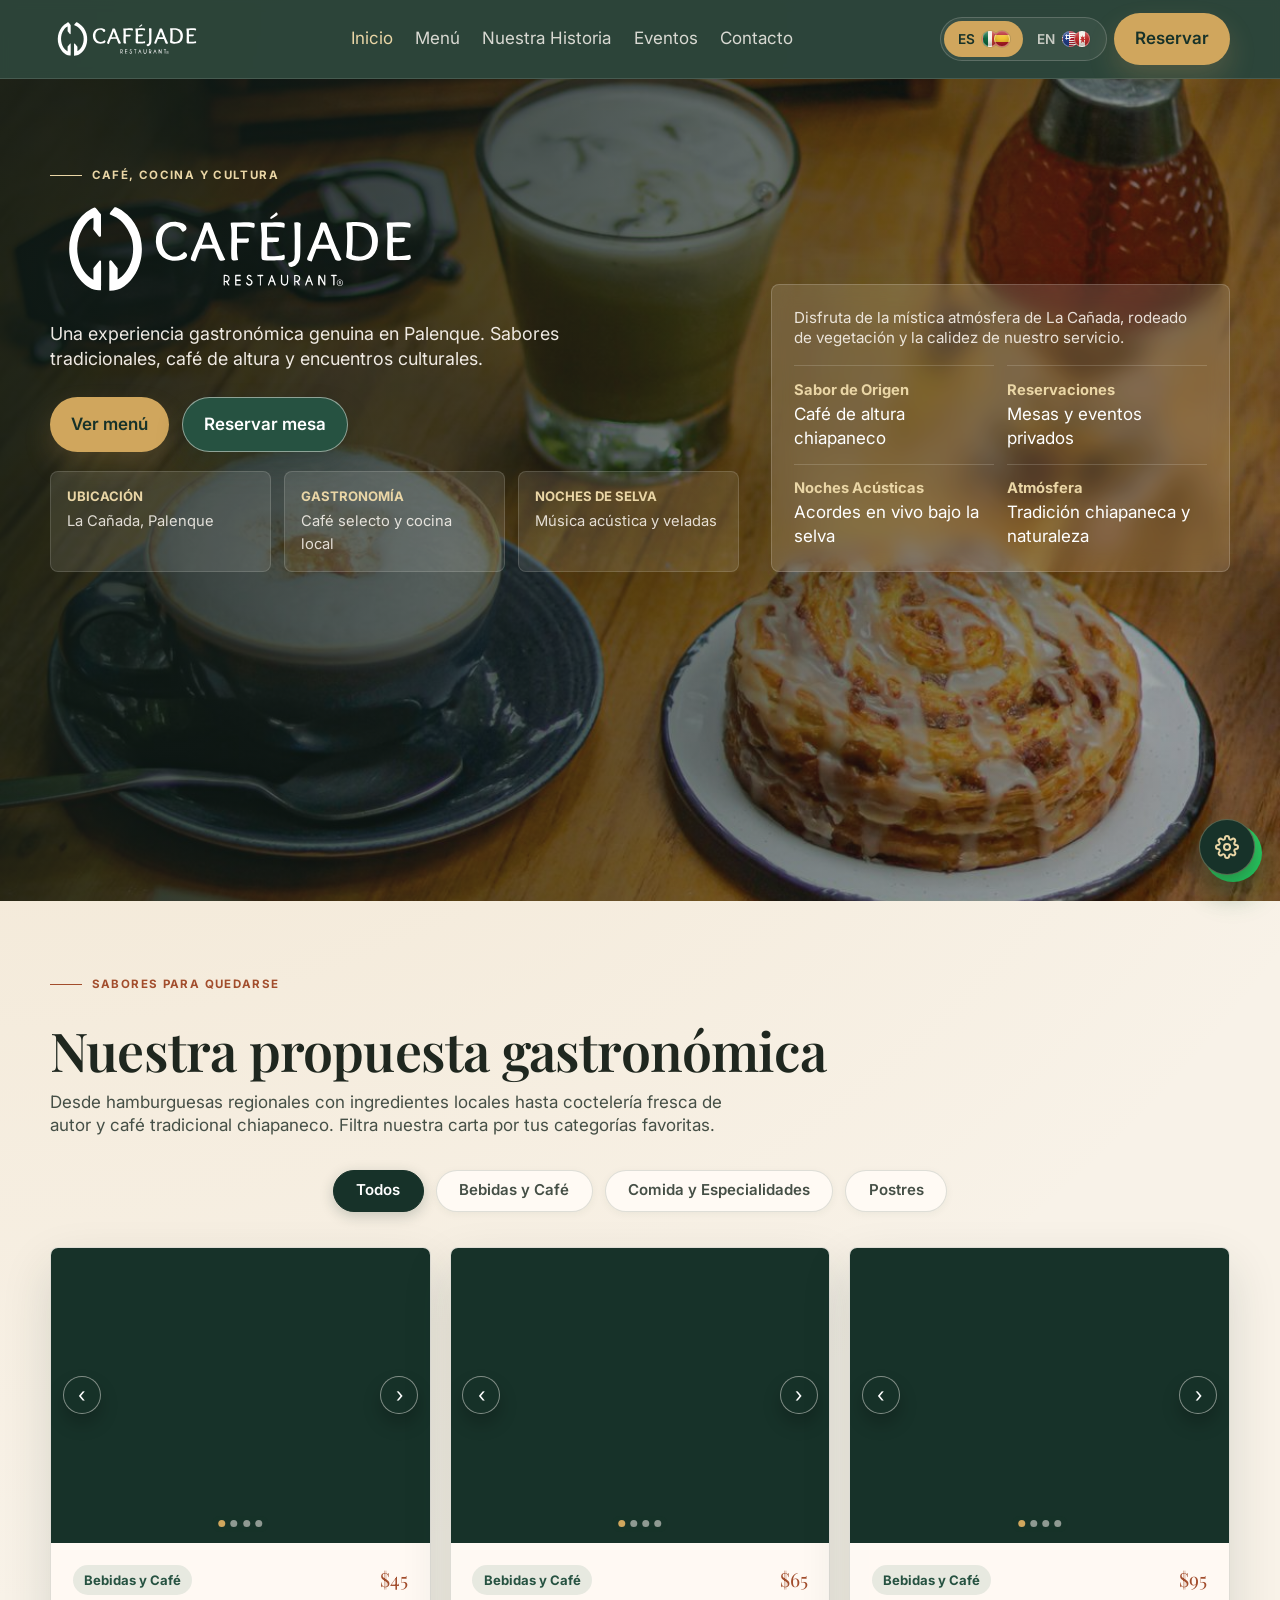
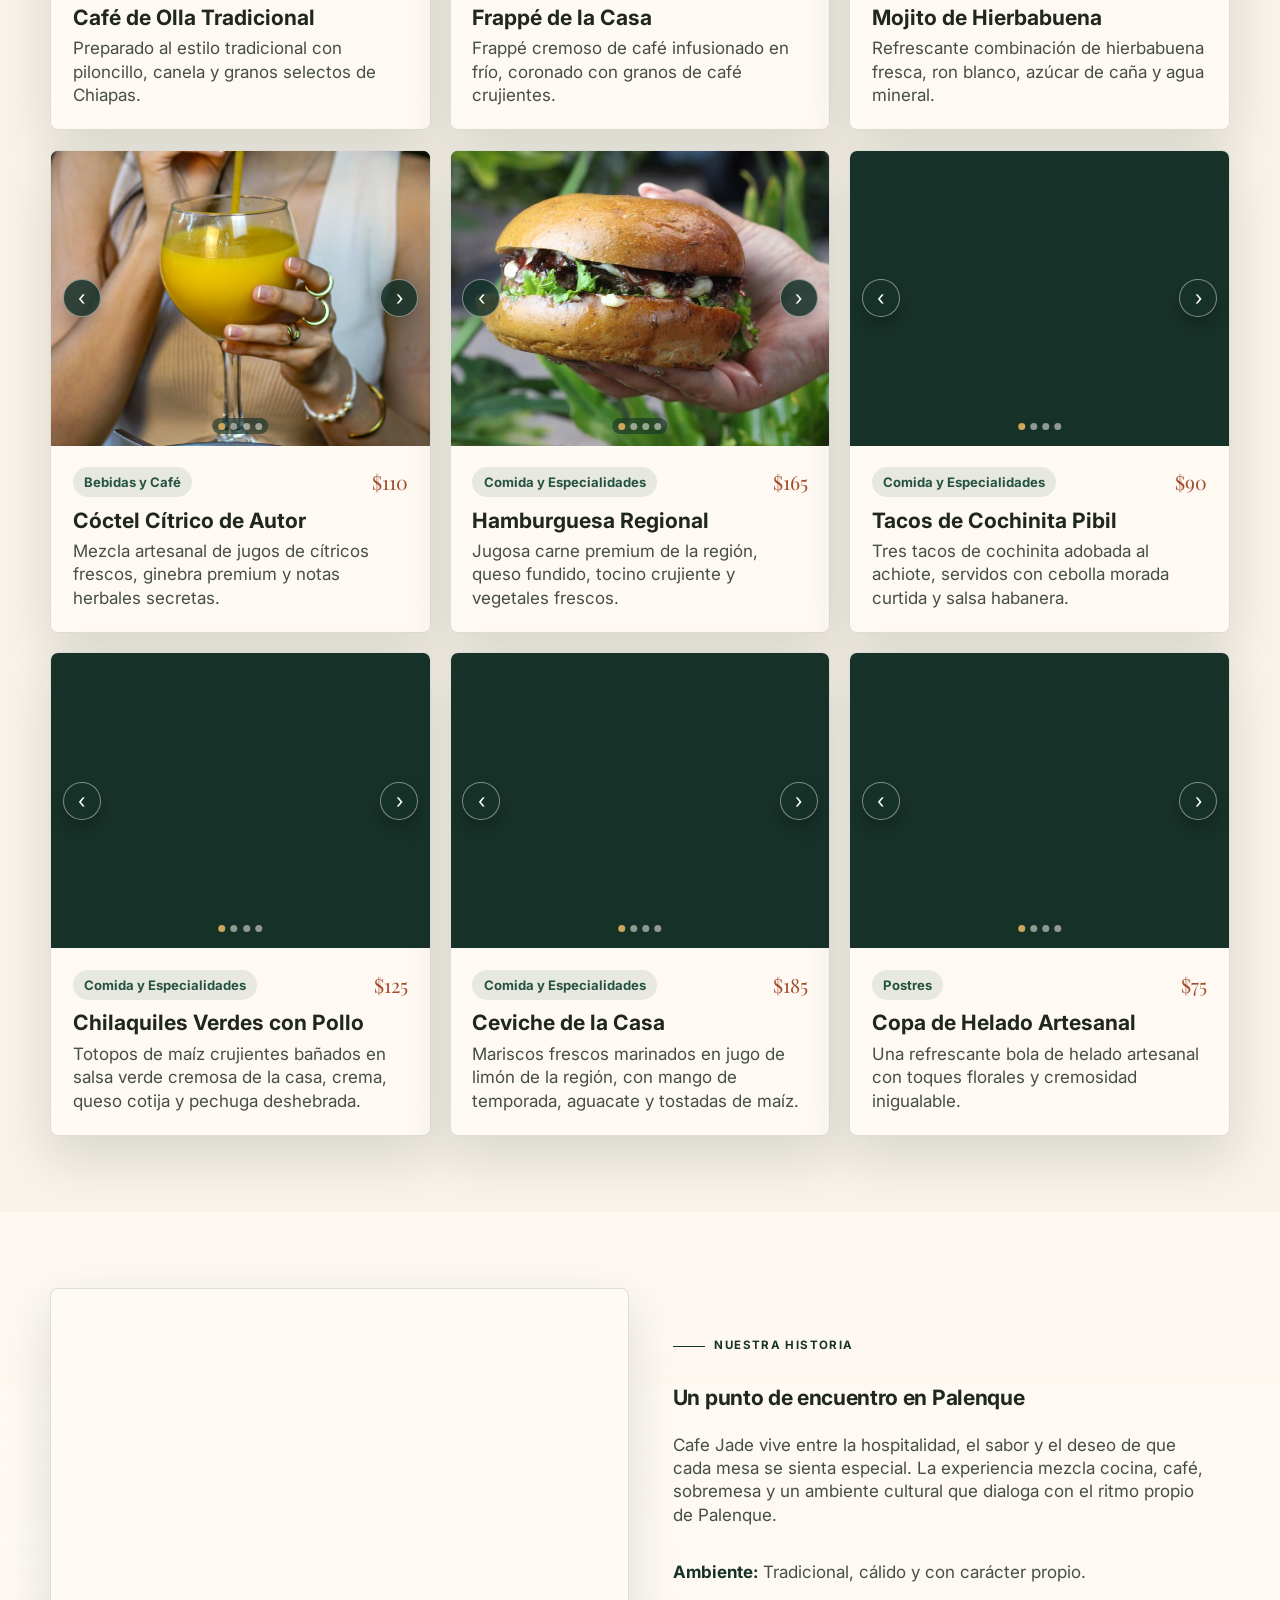
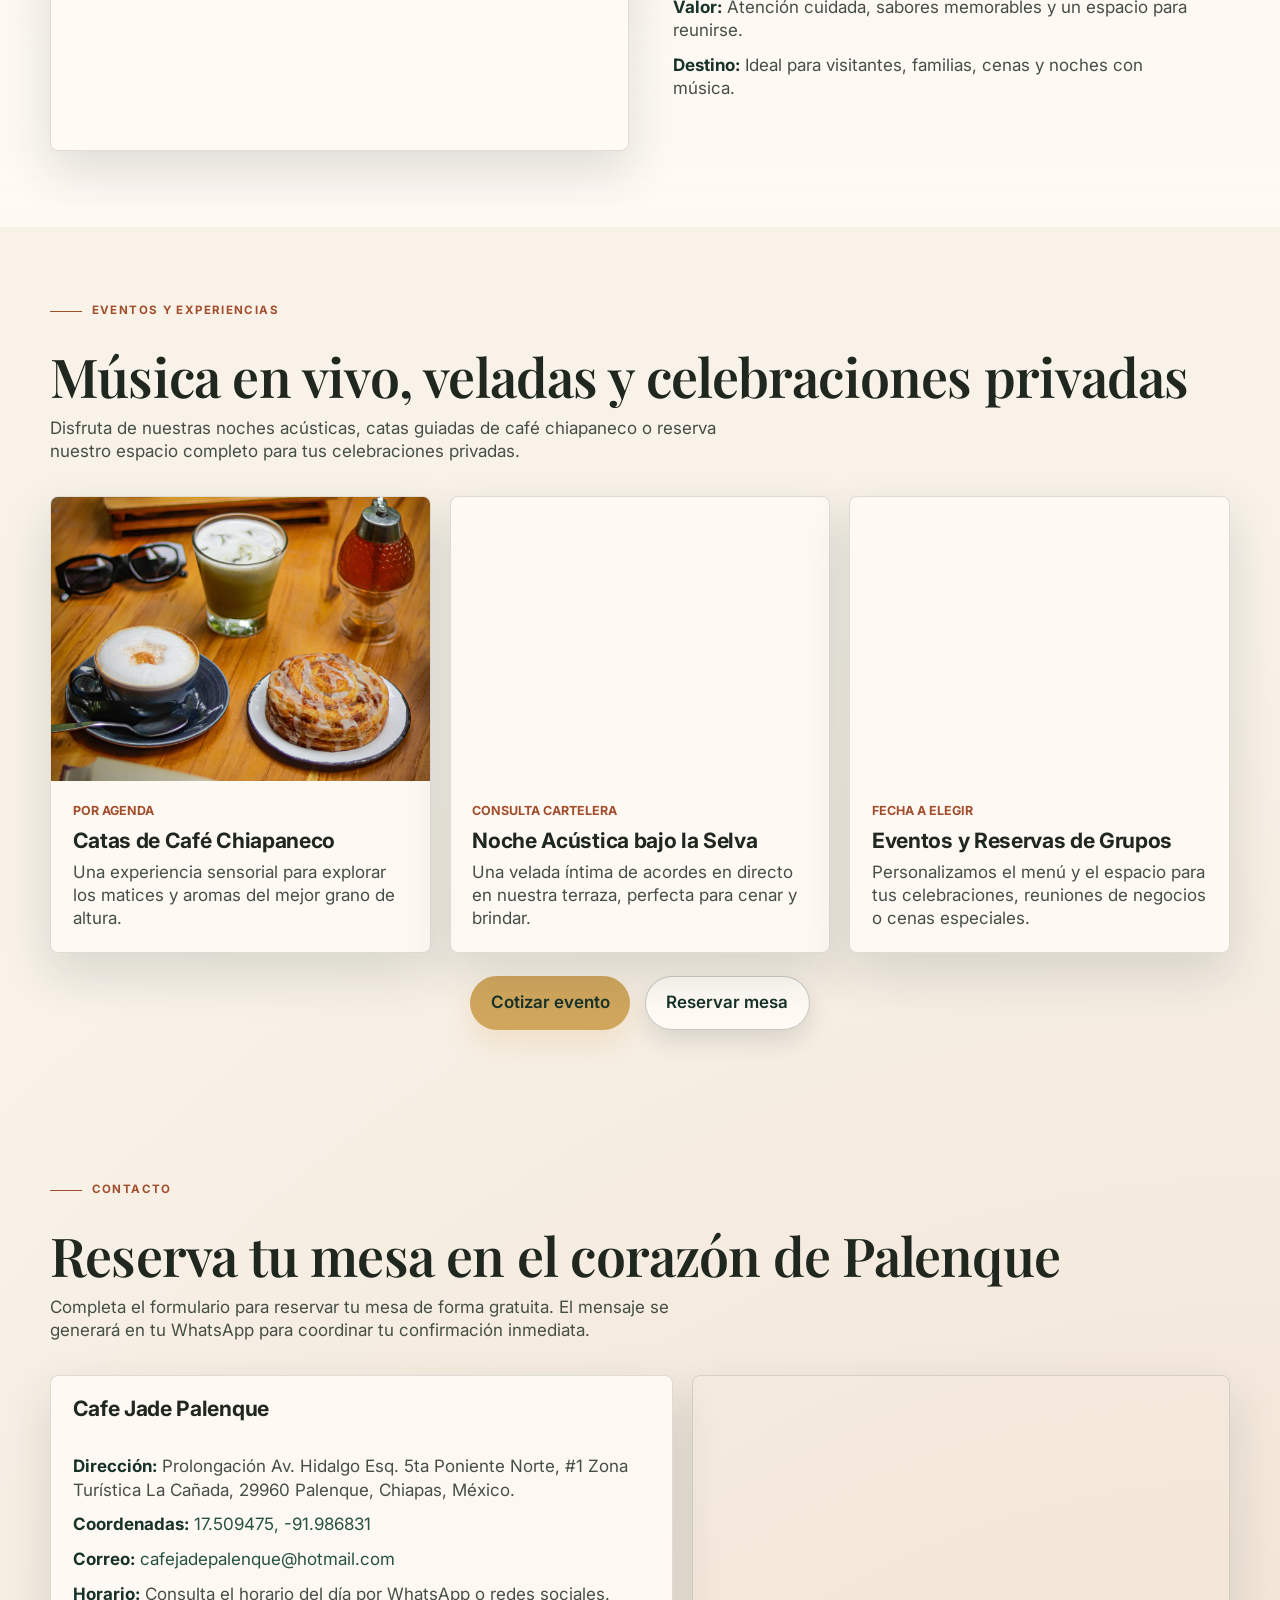
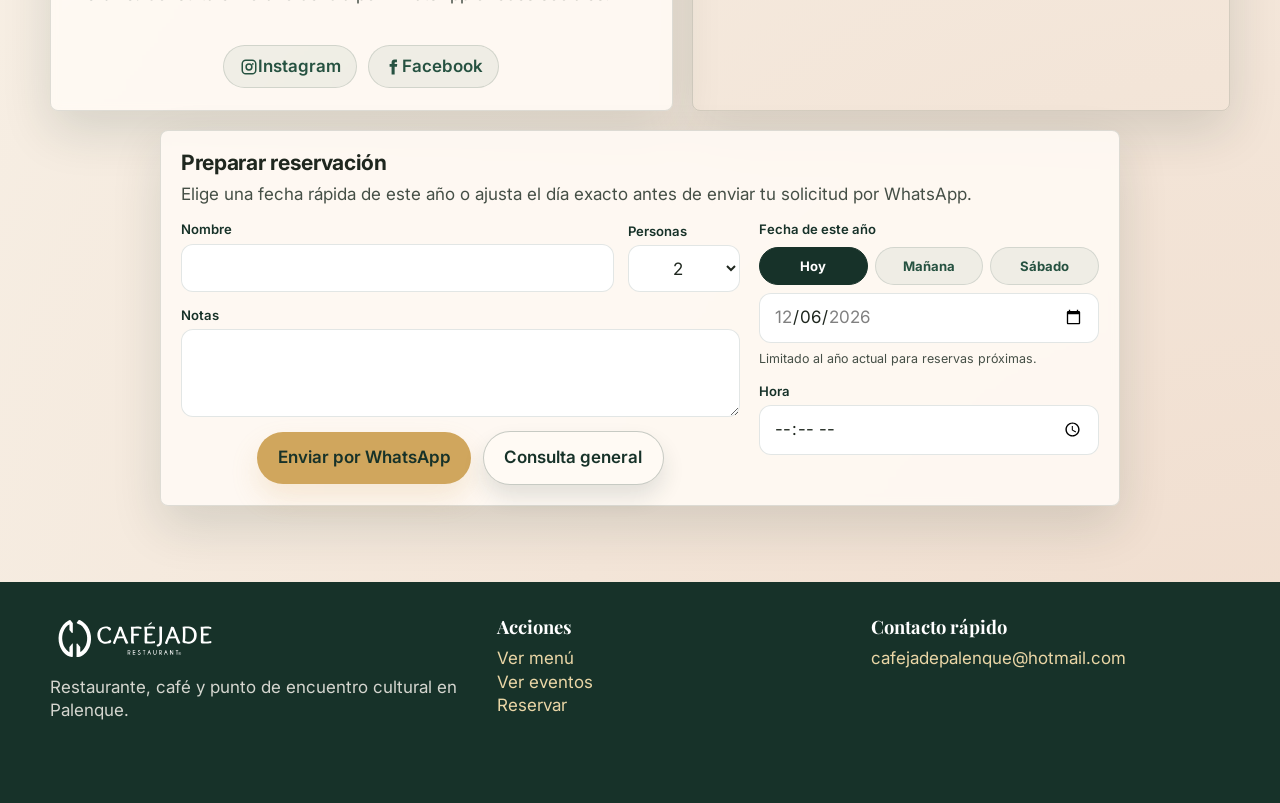
==== index.html @ 8855459e "Add menu carousels and enlarge hero logo" ====
<!DOCTYPE html>
<html lang="es">
<head>
  <meta charset="UTF-8">
  <meta name="viewport" content="width=device-width, initial-scale=1.0">
  <title>Cafe Jade Palenque | Restaurante, café y eventos</title>
  <meta
    name="description"
    content="Cafe Jade Palenque: restaurante, café y espacio cultural con menú, eventos, reservaciones y contacto directo por WhatsApp."
  >
  <meta name="robots" content="index, follow, max-image-preview:large">
  <meta name="keywords" content="Cafe Jade Palenque, restaurante en Palenque, café en Palenque, eventos en Palenque, música en vivo Palenque, La Cañada Palenque, Chiapas">
  <meta name="geo.region" content="MX-CHP">
  <meta name="geo.placename" content="Palenque, Chiapas">
  <meta name="geo.position" content="17.509475;-91.986831">
  <meta name="ICBM" content="17.509475, -91.986831">
  <link rel="canonical" href="https://luxury-syrniki-73ec68.netlify.app/">
  <meta name="theme-color" content="#173229">
  <meta property="og:title" content="Cafe Jade Palenque">
  <meta
    property="og:description"
    content="Restaurante, café y espacio cultural con menú, eventos, reservaciones y contacto directo por WhatsApp."
  >
  <meta property="og:type" content="website">
  <meta property="og:url" content="https://luxury-syrniki-73ec68.netlify.app/">
  <meta property="og:locale" content="es_MX">
  <meta property="og:site_name" content="Cafe Jade Palenque">
  <script type="application/ld+json">
    {
      "@context": "https://schema.org",
      "@type": "Restaurant",
      "name": "Cafe Jade Palenque",
      "description": "Restaurante, café y espacio cultural con cocina regional, café chiapaneco, música en vivo, reservaciones y eventos privados en Palenque, Chiapas.",
      "servesCuisine": ["Mexicana", "Chiapaneca", "Cafe", "Postres"],
      "priceRange": "$$",
      "email": "cafejadepalenque@hotmail.com",
      "url": "https://luxury-syrniki-73ec68.netlify.app/",
      "address": {
        "@type": "PostalAddress",
        "streetAddress": "Prolongacion Av. Hidalgo Esq. 5ta Poniente Norte, #1 Zona Turistica La Canada",
        "addressLocality": "Palenque",
        "addressRegion": "Chiapas",
        "postalCode": "29960",
        "addressCountry": "MX"
      },
      "geo": {
        "@type": "GeoCoordinates",
        "latitude": 17.509475,
        "longitude": -91.986831
      },
      "sameAs": [
        "https://www.instagram.com/cafejadechiapas/",
        "https://www.facebook.com/cafejadechiapas/"
      ],
      "potentialAction": {
        "@type": "ReserveAction",
        "target": "https://wa.me/529166880081"
      }
    }
  </script>
  <link rel="preconnect" href="https://fonts.googleapis.com">
  <link rel="preconnect" href="https://fonts.gstatic.com" crossorigin>
  <link
    href="https://fonts.googleapis.com/css2?family=Inter:wght@400;500;600;700&family=Playfair+Display:wght@500;600;700&display=swap"
    rel="stylesheet"
  >
  <style>
    :root {
      --jade-900: #173229;
      --jade-700: #265241;
      --jade-500: #3f735d;
      --terracotta-700: #a24d2c;
      --terracotta-500: #c56c43;
      --gold-500: #d0a65d;
      --gold-300: #ead6a6;
      --cream: #f8f2e8;
      --paper: #fffaf4;
      --ink: #1f271f;
      --muted: #454f46;
      --line: rgba(23, 50, 41, 0.14);
      --shadow: 0 20px 50px rgba(23, 50, 41, 0.14);
      --radius: 8px;
      --radius-sm: 8px;
      --container: 1180px;
      --font-body: "Inter", sans-serif;
      --font-display: "Playfair Display", Georgia, serif;

      /* Editor adjustable variables */
      --hero-bg-pos-x: 52%;
      --hero-bg-pos-y: 50%;
      --story-bg-pos-x: 50%;
      --story-bg-pos-y: 50%;
      --font-letter-spacing-display: -0.015em;
      --font-letter-spacing-eyebrow: 0.12em;
      --glass-bg-opacity: 0.9;
      --glass-blur: 5px;
      --card-padding: 1.35rem;
      --section-padding: 3.5rem;
      --hero-bg-image: url("assets/images/all_optimized/_mg_9539.jpg");
      --story-bg-image: url("assets/images/all_optimized/img_9616.jpg");

      /* Editable Image Transforms */
      --img-story-transform: translate(0px, -8px) scale(1.150) rotate(-1.5deg) scale(1, 1);
      --img-menu-0-transform: translate(-39px, -22px) scale(1.400) rotate(0deg) scale(-1, 1);
      --img-menu-1-transform: translate(15px, -14px) scale(1.150) rotate(0deg) scale(1, 1);
      --img-menu-2-transform: translate(-1px, -1px) scale(1.050) rotate(0deg) scale(1, 1);
      --img-menu-3-transform: translate(6px, -61px) scale(1.500) rotate(0deg) scale(1, 1);
      --img-menu-4-transform: translate(0px, 0px) scale(1.400) rotate(90deg) scale(1, 1);
      --img-menu-5-transform: translate(-6px, 3px) scale(1.000) rotate(0deg) scale(1, 1);
      --img-menu-6-transform: translate(0px, 0px) scale(1.000) rotate(0deg) scale(1, 1);
      --img-menu-7-transform: translate(0px, 0px) scale(1.000) rotate(0deg) scale(1, 1);
      --img-menu-8-transform: translate(-21px, -12px) scale(1.300) rotate(0deg) scale(1, 1);
      --img-event-0-transform: translate(0px, 0px) scale(1.000) rotate(0deg) scale(1, 1);
      --img-event-1-transform: translate(0px, 0px) scale(1.000) rotate(0deg) scale(1, 1);
      --img-event-2-transform: translate(0px, 0px) scale(1.000) rotate(0deg) scale(1, 1);
    }

    * {
      box-sizing: border-box;
      margin: 0;
      padding: 0;
    }

    html {
      scroll-behavior: smooth;
    }

    body {
      background:
        radial-gradient(circle at top left, rgba(208, 166, 93, 0.22), transparent 28%),
        radial-gradient(circle at bottom right, rgba(197, 108, 67, 0.16), transparent 32%),
        var(--cream);
      color: var(--ink);
      font-family: var(--font-body);
      font-size: 17px;
      line-height: 1.38;
      text-rendering: optimizeLegibility;
      -webkit-font-smoothing: antialiased;
      -moz-osx-font-smoothing: grayscale;
      overflow-x: hidden;
    }

    img {
      display: block;
      width: 100%;
    }

    a,
    button,
    input,
    select,
    textarea {
      color: inherit;
      font: inherit;
    }

    button {
      border: 0;
      background: none;
      cursor: pointer;
    }

    *:focus-visible {
      outline: 2px solid var(--terracotta-500);
      outline-offset: 4px;
    }

    .container {
      width: min(100% - 1.25rem, var(--container));
      margin: 0 auto;
    }

    .site-header {
      position: sticky;
      top: 0;
      z-index: 100;
      backdrop-filter: blur(var(--glass-blur));
      background: rgba(23, 50, 41, var(--glass-bg-opacity));
      border-bottom: 1px solid rgba(255, 250, 244, 0.12);
      color: #fff;
    }

    .header-inner {
      display: flex;
      align-items: center;
      justify-content: space-between;
      min-height: 68px;
      gap: 0.55rem;
    }

    .brand {
      display: inline-flex;
      align-items: center;
      gap: 0.65rem;
      text-decoration: none;
      color: #fff;
      min-width: 0;
    }

    .visually-hidden {
      position: absolute;
      width: 1px;
      height: 1px;
      padding: 0;
      margin: -1px;
      overflow: hidden;
      clip: rect(0 0 0 0);
      white-space: nowrap;
      border: 0;
    }

    .hero-copy h1,
    .section-heading h2,
    .story-copy h3,
    .event-copy h3,
    .contact-card h3,
    .booking-panel h3 {
      font-family: var(--font-display);
      font-weight: 600;
      letter-spacing: var(--font-letter-spacing-display);
    }

    .brand-logo-nav {
      width: clamp(132px, 15vw, 182px);
      height: auto;
      flex: 0 0 auto;
    }

    .hero-brand-logo {
      width: min(84vw, 380px);
      height: auto;
      margin: -0.35rem 0 1.15rem;
    }

    .footer-brand-logo {
      width: min(100%, 170px);
      height: auto;
      margin-bottom: 0.8rem;
    }

    .desktop-nav {
      display: none;
      align-items: center;
      gap: 1.4rem;
    }

    .desktop-nav a,
    .mobile-menu a {
      text-decoration: none;
      color: rgba(255, 250, 244, 0.82);
      transition: color 0.2s ease;
    }

    .desktop-nav a:hover,
    .mobile-menu a:hover,
    .desktop-nav a.active,
    .mobile-menu a.active {
      color: var(--gold-300);
    }

    .header-actions {
      display: flex;
      align-items: center;
      gap: 0.45rem;
      flex-shrink: 0;
    }

    .lang-switch {
      display: inline-flex;
      align-items: center;
      border: 1px solid rgba(255, 250, 244, 0.18);
      border-radius: 999px;
      padding: 0.18rem;
      background: rgba(255, 250, 244, 0.06);
    }

    .lang-switch button {
      display: inline-flex;
      align-items: center;
      gap: 0.35rem;
      min-height: 36px;
      padding: 0.35rem 0.52rem;
      border-radius: 999px;
      color: rgba(255, 250, 244, 0.72);
      font-size: 0.74rem;
      font-weight: 600;
    }

    .lang-switch button.is-active {
      background: var(--gold-500);
      color: var(--jade-900);
    }

    .lang-cluster {
      display: inline-flex;
      align-items: center;
      gap: 0.25rem;
    }

    .lang-code {
      letter-spacing: 0;
    }

    .flag-pair {
      display: inline-flex;
      align-items: center;
      margin-left: 0.05rem;
    }

    .flag {
      position: relative;
      width: 14px;
      height: 14px;
      border-radius: 50%;
      overflow: hidden;
      border: 1px solid rgba(255, 255, 255, 0.34);
      box-shadow:
        0 0 0 1px rgba(23, 50, 41, 0.12),
        inset 0 -2px 4px rgba(0, 0, 0, 0.18);
    }

    .flag + .flag {
      margin-left: -4px;
    }

    .flag::after {
      content: "";
      position: absolute;
      inset: 0;
      background: linear-gradient(180deg, rgba(255, 255, 255, 0.28), transparent 45%, rgba(0, 0, 0, 0.12));
      pointer-events: none;
    }

    .flag-mx {
      background: linear-gradient(90deg, #0f6b41 0 33.33%, #f7f2ea 33.33% 66.66%, #c73b33 66.66% 100%);
    }

    .flag-es {
      background: linear-gradient(180deg, #b51e26 0 25%, #f2c432 25% 75%, #b51e26 75% 100%);
    }

    .flag-us {
      background:
        linear-gradient(90deg, #22408c 0 46%, transparent 46%),
        repeating-linear-gradient(180deg, #b22234 0 7.69%, #f7f2ea 7.69% 15.38%);
    }

    .flag-us::before {
      content: "";
      position: absolute;
      top: 2px;
      left: 2px;
      width: 6px;
      height: 6px;
      border-radius: 50%;
      background:
        radial-gradient(circle, rgba(255,255,255,0.95) 0 1px, transparent 1.2px);
      background-size: 3px 3px;
      background-position: 0 0;
    }

    .flag-ca {
      background: linear-gradient(90deg, #c52f2f 0 27%, #f7f2ea 27% 73%, #c52f2f 73% 100%);
    }

    .flag-ca::before {
      content: "";
      position: absolute;
      top: 3px;
      left: 5px;
      width: 6px;
      height: 9px;
      background: #c52f2f;
      clip-path: polygon(50% 0, 60% 24%, 88% 14%, 72% 42%, 100% 50%, 70% 58%, 78% 92%, 50% 72%, 22% 92%, 30% 58%, 0 50%, 28% 42%, 12% 14%, 40% 24%);
    }

    .header-cta,
    .button,
    .button-secondary {
      display: inline-flex;
      align-items: center;
      justify-content: center;
      gap: 0.55rem;
      min-height: 48px;
      padding: 0.9rem 1.3rem;
      border-radius: 999px;
      text-decoration: none;
      font-weight: 600;
      transition: transform 0.2s ease, box-shadow 0.2s ease, background 0.2s ease;
    }

    .header-cta {
      display: none;
    }

    .header-cta,
    .button {
      background: var(--gold-500);
      color: var(--jade-900);
      box-shadow: 0 14px 28px rgba(208, 166, 93, 0.2);
    }

    .button-secondary {
      background: var(--jade-700);
      color: #fff;
      border: 1px solid rgba(255, 250, 244, 0.48);
      box-shadow: 0 14px 28px rgba(23, 50, 41, 0.24);
    }

    .button-outline {
      background: var(--paper);
      color: var(--jade-900);
      border: 1px solid rgba(23, 50, 41, 0.24);
      box-shadow: 0 12px 22px rgba(23, 50, 41, 0.12);
    }

    .button:hover,
    .button-secondary:hover,
    .button-outline:hover,
    .header-cta:hover {
      transform: translateY(-2px);
    }

    .mobile-toggle {
      display: inline-flex;
      flex-direction: column;
      gap: 5px;
      width: 44px;
      height: 44px;
      align-items: center;
      justify-content: center;
      border-radius: 50%;
      border: 1px solid rgba(255, 250, 244, 0.42);
      background: var(--jade-700);
      box-shadow: 0 12px 22px rgba(23, 50, 41, 0.22);
    }

    .mobile-toggle span {
      width: 20px;
      height: 2px;
      background: #fff;
      transition: transform 0.2s ease, opacity 0.2s ease;
    }

    .mobile-toggle.is-open span:nth-child(1) {
      transform: translateY(7px) rotate(45deg);
    }

    .mobile-toggle.is-open span:nth-child(2) {
      opacity: 0;
    }

    .mobile-toggle.is-open span:nth-child(3) {
      transform: translateY(-7px) rotate(-45deg);
    }

    .mobile-panel {
      display: none;
      padding-bottom: 1rem;
    }

    .mobile-panel.is-open {
      display: block;
    }

    .mobile-menu {
      display: grid;
      gap: 0.8rem;
      padding: 1rem;
      border: 1px solid rgba(255, 250, 244, 0.12);
      border-radius: var(--radius);
      background: rgba(255, 250, 244, 0.06);
    }

    .hero {
      position: relative;
      min-height: calc(100svh - 68px);
      padding: 3.2rem 0 2.8rem;
      color: #fff;
      background:
        linear-gradient(115deg, rgba(15, 27, 23, 0.88) 10%, rgba(15, 27, 23, 0.56) 58%, rgba(15, 27, 23, 0.26) 100%),
        var(--hero-bg-image) var(--hero-bg-pos-x) var(--hero-bg-pos-y)/cover;
    }

    .hero-grid {
      display: grid;
      gap: 1.25rem;
      align-items: end;
    }

    .hero-content {
      display: grid;
      gap: 1.2rem;
    }

    .eyebrow {
      display: inline-flex;
      align-items: center;
      gap: 0.6rem;
      margin-bottom: 1rem;
      color: var(--terracotta-700);
      text-transform: uppercase;
      letter-spacing: var(--font-letter-spacing-eyebrow);
      font-size: 0.72rem;
      font-weight: 700;
    }

    .hero .eyebrow {
      color: var(--gold-300);
    }

    .section-alt .eyebrow {
      color: var(--jade-900);
    }

    .eyebrow::before {
      content: "";
      width: 32px;
      height: 1px;
      background: currentColor;
    }

    .hero-copy h1 {
      max-width: 11ch;
      font-size: 3.05rem;
      line-height: 1.02;
      margin-bottom: 1rem;
    }

    .hero-copy p {
      max-width: 36rem;
      font-size: 1.03rem;
      color: rgba(255, 250, 244, 0.92);
    }

    .hero-actions {
      display: flex;
      flex-wrap: wrap;
      gap: 0.85rem;
      margin-top: 1.6rem;
    }

    .hero-actions .button,
    .hero-actions .button-secondary {
      flex: 1 1 100%;
    }

    .hero-card {
      background: rgba(255, 250, 244, 0.12);
      border: 1px solid rgba(255, 250, 244, 0.18);
      border-radius: var(--radius);
      padding: 1rem;
      backdrop-filter: blur(10px);
      box-shadow: var(--shadow);
    }

    .hero-card p {
      color: rgba(255, 250, 244, 0.86);
      font-size: 0.95rem;
    }

    .hero-meta {
      display: grid;
      grid-template-columns: 1fr;
      gap: 0.85rem;
      margin-top: 1rem;
    }

    .hero-meta article {
      padding-top: 0.85rem;
      border-top: 1px solid rgba(255, 250, 244, 0.16);
    }

    .hero-meta strong {
      display: block;
      color: var(--gold-300);
      font-size: 0.92rem;
      margin-bottom: 0.18rem;
    }

    .hero-highlights {
      display: grid;
      grid-template-columns: 1fr;
      gap: 0.85rem;
    }

    .hero-highlights article {
      padding: 0.95rem 1rem;
      border-radius: var(--radius-sm);
      background: rgba(255, 250, 244, 0.1);
      border: 1px solid rgba(255, 250, 244, 0.14);
    }

    .hero-highlights strong {
      display: block;
      margin-bottom: 0.22rem;
      color: var(--gold-300);
      font-size: 0.82rem;
      text-transform: uppercase;
      letter-spacing: 0;
    }

    .hero-highlights span {
      color: rgba(255, 250, 244, 0.84);
      font-size: 0.92rem;
    }

    .section {
      padding: var(--section-padding) 0;
    }

    .section-alt {
      background:
        linear-gradient(180deg, rgba(255, 250, 244, 0.75), rgba(255, 250, 244, 0.95)),
        var(--story-bg-image) var(--story-bg-pos-x) var(--story-bg-pos-y)/cover fixed;
    }

    .section-heading {
      display: grid;
      gap: 0.75rem;
      margin-bottom: 2rem;
    }

    .section-heading h2 {
      font-size: 2.05rem;
      line-height: 1.08;
    }

    .section-heading p {
      max-width: 42rem;
      color: var(--muted);
    }

    .menu-grid,
    .event-grid,
    .contact-grid {
      display: grid;
      gap: 1.2rem;
    }

    .menu-grid {
      grid-template-columns: 1fr;
    }

    .menu-card,
    .event-card,
    .contact-card,
    .story-card,
    .booking-panel {
      background: rgba(255, 250, 244, var(--glass-bg-opacity));
      backdrop-filter: blur(var(--glass-blur));
      border: 1px solid var(--line);
      border-radius: var(--radius);
      box-shadow: var(--shadow);
    }

    .menu-card {
      overflow: hidden;
      transition: transform 0.3s cubic-bezier(0.4, 0, 0.2, 1), border-color 0.3s ease, box-shadow 0.3s ease;
    }

    .menu-card:hover {
      transform: translateY(-5px);
      border-color: var(--jade-500);
      box-shadow: 0 24px 48px rgba(23, 50, 41, 0.12);
    }

    .menu-card.is-hidden {
      display: none;
    }

    .brand-logo {
      width: 38px;
      height: 38px;
      object-fit: contain;
    }

    .menu-card figure {
      aspect-ratio: 1 / 0.78;
      overflow: hidden;
    }

    .menu-media {
      position: relative;
      background: var(--jade-900);
    }

    .menu-track {
      display: flex;
      height: 100%;
      transition: transform 0.36s ease;
      will-change: transform;
    }

    .menu-slide {
      display: block;
      flex: 0 0 100%;
      width: 100%;
      height: 100%;
    }

    .menu-slide.is-active {
      display: block;
    }

    .menu-carousel-btn {
      position: absolute;
      top: 50%;
      z-index: 2;
      width: 38px;
      height: 38px;
      border-radius: 50%;
      border: 1px solid rgba(255, 250, 244, 0.46);
      background: rgba(23, 50, 41, 0.86);
      color: #fff;
      font-size: 1.28rem;
      line-height: 1;
      box-shadow: 0 10px 18px rgba(0, 0, 0, 0.22);
      transform: translateY(-50%);
      transition: background 0.2s ease, transform 0.2s ease;
    }

    .menu-carousel-btn:hover {
      background: var(--jade-700);
      transform: translateY(-50%) scale(1.04);
    }

    .menu-carousel-btn[data-direction="prev"] {
      left: 0.72rem;
    }

    .menu-carousel-btn[data-direction="next"] {
      right: 0.72rem;
    }

    .menu-carousel-dots {
      position: absolute;
      left: 50%;
      bottom: 0.72rem;
      z-index: 2;
      display: inline-flex;
      gap: 0.32rem;
      padding: 0.28rem 0.38rem;
      border-radius: 999px;
      background: rgba(23, 50, 41, 0.62);
      transform: translateX(-50%);
    }

    .menu-carousel-dot {
      width: 7px;
      height: 7px;
      min-height: 7px;
      padding: 0;
      border: 0;
      border-radius: 50%;
      background: rgba(255, 250, 244, 0.52);
    }

    .menu-carousel-dot.is-active {
      background: var(--gold-500);
    }

    .menu-card img,
    .menu-card video,
    .story-card img,
    .event-card img {
      height: 100%;
      object-fit: cover;
    }

    .menu-body,
    .event-copy,
    .contact-card,
    .story-copy,
    .booking-panel {
      padding: var(--card-padding);
    }

    .menu-meta {
      display: flex;
      align-items: center;
      justify-content: space-between;
      gap: 1rem;
      margin-bottom: 0.7rem;
    }

    .tag {
      display: inline-flex;
      align-items: center;
      min-height: 30px;
      padding: 0.15rem 0.7rem;
      border-radius: 999px;
      background: rgba(63, 115, 93, 0.12);
      color: var(--jade-700);
      font-size: 0.82rem;
      font-weight: 700;
    }

    .price {
      color: var(--terracotta-700);
      font-family: var(--font-display);
      font-size: 1.22rem;
    }

    .menu-card h3,
    .story-copy h3,
    .event-copy h3,
    .contact-card h3,
    .booking-panel h3 {
      font-family: var(--font-body);
      font-weight: 700;
      font-size: 1.32rem;
      margin-bottom: 0.45rem;
      line-height: 1.15;
    }

    .menu-card p,
    .story-copy p,
    .event-copy p,
    .contact-card p,
    .booking-panel p,
    .detail-list li,
    .contact-list li {
      color: var(--muted);
    }

    .menu-filters {
      display: flex;
      flex-wrap: wrap;
      justify-content: center;
      gap: 0.75rem;
      margin-bottom: 2.2rem;
    }

    .filter-btn {
      display: inline-flex;
      align-items: center;
      justify-content: center;
      min-height: 42px;
      padding: 0.4rem 1.4rem;
      border-radius: 999px;
      border: 1px solid var(--line);
      background: var(--paper);
      color: var(--muted);
      font-size: 0.94rem;
      font-weight: 600;
      transition: all 0.25s cubic-bezier(0.4, 0, 0.2, 1);
      box-shadow: 0 2px 8px rgba(23, 50, 41, 0.05);
    }

    .filter-btn:hover {
      border-color: var(--jade-500);
      color: var(--jade-900);
      transform: translateY(-1px);
    }

    .filter-btn.is-active {
      background: var(--jade-900);
      border-color: var(--jade-900);
      color: #fff;
      box-shadow: 0 4px 14px rgba(23, 50, 41, 0.22);
    }

    .story-layout {
      display: grid;
      gap: 1.4rem;
    }

    .story-card {
      overflow: hidden;
    }

    .story-card figure {
      aspect-ratio: 5 / 4;
    }

    .story-copy {
      display: grid;
      align-content: center;
      gap: 1rem;
    }

    .detail-list,
    .contact-list {
      list-style: none;
      display: grid;
      gap: 0.7rem;
      margin-top: 1.1rem;
    }

    .detail-list strong,
    .contact-list strong {
      color: var(--jade-900);
      font-weight: 700;
    }

    .event-grid {
      grid-template-columns: 1fr;
      margin-bottom: 1.4rem;
    }

    .event-card {
      overflow: hidden;
      cursor: pointer;
      transition: transform 0.2s ease, border-color 0.2s ease;
    }

    .event-card.reveal {
      opacity: 0;
      transform: translateY(18px);
      transition:
        opacity 0.65s ease,
        transform 0.65s cubic-bezier(0.16, 1, 0.3, 1),
        border-color 0.2s ease,
        box-shadow 0.2s ease;
    }

    .event-card.reveal.is-visible {
      opacity: 1;
      transform: translateY(0);
    }

    .event-card.reveal:nth-child(2) {
      transition-delay: 0.08s;
    }

    .event-card.reveal:nth-child(3) {
      transition-delay: 0.16s;
    }

    .event-card:hover,
    .event-card.is-selected {
      transform: translateY(-4px);
      border-color: rgba(63, 115, 93, 0.32);
    }

    .event-card figure {
      aspect-ratio: 4 / 3;
    }

    .event-date {
      color: var(--terracotta-700);
      text-transform: uppercase;
      letter-spacing: 0;
      font-size: 0.78rem;
      font-weight: 700;
      margin-bottom: 0.6rem;
    }

    .events-actions {
      display: flex;
      flex-wrap: wrap;
      justify-content: center;
      gap: 0.9rem;
    }

    .events-actions .button {
      flex: 1 1 100%;
    }

    .contact-grid {
      grid-template-columns: 1fr;
      align-items: start;
    }

    .contact-card h3 {
      margin-bottom: 1rem;
    }

    .contact-list a {
      color: var(--jade-700);
      text-decoration: none;
    }

    .contact-list a:hover {
      color: var(--terracotta-700);
    }

    .contact-card {
      display: flex;
      flex-direction: column;
    }

    .map-card {
      overflow: hidden;
      aspect-ratio: 4 / 3;
      border-radius: var(--radius);
      border: 1px solid var(--line);
      box-shadow: var(--shadow);
    }

    .map-card iframe {
      width: 100%;
      height: 100%;
      border: 0;
    }

    .booking-panel {
      padding: 1.15rem;
    }

    .contact-booking {
      grid-column: 1 / -1;
      width: min(100%, 960px);
      justify-self: center;
    }

    .social-links {
      display: flex;
      flex-wrap: wrap;
      justify-content: center;
      gap: 0.7rem;
      margin-top: auto;
      padding-top: 1rem;
    }

    .social-link {
      display: inline-flex;
      align-items: center;
      justify-content: center;
      min-height: 40px;
      padding: 0.55rem 0.95rem;
      border-radius: 999px;
      border: 1px solid rgba(23, 50, 41, 0.14);
      background: rgba(63, 115, 93, 0.08);
      color: var(--jade-700);
      text-decoration: none;
      font-weight: 600;
    }

    .social-link svg {
      width: 18px;
      height: 18px;
      flex: 0 0 auto;
      fill: currentColor;
    }

    .social-link:hover {
      color: var(--terracotta-700);
      border-color: rgba(162, 77, 44, 0.24);
    }

    .booking-grid {
      display: grid;
      grid-template-columns: 1fr;
      gap: 0.85rem;
      margin-top: 0.9rem;
    }

    .reservation-main,
    .reservation-side,
    .reservation-inline {
      display: grid;
      gap: 0.85rem;
    }

    .field {
      display: grid;
      gap: 0.32rem;
    }

    .field.span-2 {
      grid-column: auto;
    }

    .field label {
      font-size: 0.82rem;
      color: var(--jade-900);
      font-weight: 600;
    }

    .field input,
    .field select,
    .field textarea {
      width: 100%;
      min-height: 46px;
      padding: 0.72rem 0.85rem;
      border: 1px solid rgba(23, 50, 41, 0.12);
      border-radius: 12px;
      background: #fff;
    }

    .field-guests select {
      text-align: center;
      text-align-last: center;
    }

    .field textarea {
      min-height: 88px;
      resize: vertical;
    }

    .date-field {
      gap: 0.5rem;
    }

    .quick-date-group {
      display: grid;
      grid-template-columns: repeat(3, minmax(0, 1fr));
      gap: 0.45rem;
    }

    .date-chip {
      min-height: 38px;
      padding: 0.45rem 0.5rem;
      border: 1px solid rgba(23, 50, 41, 0.12);
      border-radius: 999px;
      background: rgba(63, 115, 93, 0.08);
      color: var(--jade-700);
      font-size: 0.82rem;
      font-weight: 700;
    }

    .date-chip:hover,
    .date-chip.is-active {
      background: var(--jade-900);
      border-color: var(--jade-900);
      color: #fff;
    }

    .field-hint {
      color: var(--muted);
      font-size: 0.78rem;
      line-height: 1.35;
    }

    .form-actions {
      display: flex;
      flex-wrap: wrap;
      align-items: center;
      justify-content: center;
      gap: 0.7rem;
      margin-top: 1rem;
    }

    .site-footer {
      padding: 2rem 0 5rem;
      background: var(--jade-900);
      color: rgba(255, 250, 244, 0.82);
    }

    .footer-inner {
      display: grid;
      gap: 1rem;
      grid-template-columns: 1fr;
    }

    .site-footer strong {
      display: block;
      margin-bottom: 0.5rem;
      color: #fff;
      font-family: var(--font-display);
      font-size: 1.15rem;
    }

    .site-footer a {
      color: var(--gold-300);
      text-decoration: none;
    }

    .wa-fab {
      position: fixed;
      right: 1.15rem;
      bottom: 1.15rem;
      z-index: 90;
      display: inline-flex;
      align-items: center;
      justify-content: center;
      width: 58px;
      height: 58px;
      border-radius: 50%;
      background: #25d366;
      color: #fff;
      box-shadow: 0 14px 30px rgba(18, 140, 74, 0.24);
    }

    .wa-fab svg {
      width: 30px;
      height: 30px;
      fill: currentColor;
    }

    .reveal {
      opacity: 1;
      transform: none;
    }

    .reveal.is-visible {
      opacity: 1;
      transform: none;
    }

    @media (min-width: 480px) {
      .container {
        width: min(100% - 2rem, var(--container));
      }

      .hero-actions .button,
      .hero-actions .button-secondary,
      .events-actions .button {
        flex: 0 1 auto;
      }

      .hero-meta,
      .hero-highlights {
        grid-template-columns: repeat(2, minmax(0, 1fr));
      }
    }

    @media (min-width: 640px) {
      .menu-grid {
        grid-template-columns: repeat(2, minmax(0, 1fr));
      }

      .booking-grid {
        grid-template-columns: repeat(2, minmax(0, 1fr));
      }

      .contact-booking .booking-grid {
        grid-template-columns: 1fr;
      }

      .reservation-inline {
        grid-template-columns: minmax(0, 1fr) 112px;
        align-items: end;
      }

      .field.span-2 {
        grid-column: span 2;
      }

      .hero-highlights {
        grid-template-columns: repeat(3, minmax(0, 1fr));
      }
    }

    @media (min-width: 860px) {
      .header-inner {
        min-height: 78px;
        gap: 1rem;
      }

      .brand {
        gap: 0.9rem;
      }

      .brand-logo-nav {
        width: clamp(136px, 12vw, 170px);
      }

      .desktop-nav {
        display: flex;
      }

      .header-cta {
        display: inline-flex;
      }

      .lang-switch button {
        gap: 0.55rem;
        padding: 0.45rem 0.85rem;
        font-size: 0.85rem;
      }

      .lang-cluster {
        gap: 0.38rem;
      }

      .flag {
        width: 16px;
        height: 16px;
      }

      .mobile-toggle,
      .mobile-panel {
        display: none !important;
      }

      .hero {
        min-height: calc(100svh - 78px);
        padding: 5rem 0 4rem;
      }

      .hero-grid {
        grid-template-columns: 1.2fr 0.8fr;
        gap: 2rem;
      }

      .hero-copy h1 {
        max-width: 9ch;
        font-size: 5.2rem;
        line-height: 0.98;
      }

      .hero-copy p {
        font-size: 1.12rem;
      }

      .hero-card {
        padding: 1.4rem;
      }

      .hero-meta {
        grid-template-columns: repeat(2, minmax(0, 1fr));
      }

      .section {
        padding: 4.75rem 0;
      }

      .section-heading h2 {
        font-size: 3.35rem;
      }

      .menu-grid {
        grid-template-columns: repeat(3, minmax(0, 1fr));
      }

      .event-grid {
        grid-template-columns: repeat(3, minmax(0, 1fr));
      }

      .contact-grid {
        grid-template-columns: 1.1fr 0.95fr;
        align-items: stretch;
      }

      .contact-booking {
        padding: 1.25rem;
      }

      .contact-card,
      .map-card {
        min-height: 292px;
      }

      .map-card {
        aspect-ratio: auto;
      }

      .contact-booking .booking-grid {
        grid-template-columns: minmax(0, 1fr) minmax(300px, 340px);
        grid-template-areas:
          "main side"
          "actions side";
        align-items: start;
        column-gap: 1.2rem;
        row-gap: 0.85rem;
      }

      .reservation-main {
        grid-area: main;
      }

      .reservation-inline {
        grid-template-columns: minmax(0, 1fr) 112px;
        align-items: end;
      }

      .contact-booking .form-actions {
        grid-area: actions;
        width: 100%;
        justify-content: center;
        margin-top: 0;
      }

      .reservation-side {
        grid-area: side;
      }

      .map-card {
        aspect-ratio: 16 / 10;
      }

      .footer-inner {
        grid-template-columns: 1.2fr 1fr 1fr;
      }

      .story-layout {
        grid-template-columns: 1fr 1fr;
      }
    }

    @media (min-width: 1180px) {
      .hero-copy h1 {
        font-size: 5.9rem;
      }
    }

    /* Editable Image CSS Transforms */
    #img-story { transform: var(--img-story-transform); transform-origin: center center; }
    #img-menu-0 { transform: var(--img-menu-0-transform); transform-origin: center center; }
    #img-menu-1 { transform: var(--img-menu-1-transform); transform-origin: center center; }
    #img-menu-2 { transform: var(--img-menu-2-transform); transform-origin: center center; }
    #img-menu-3 { transform: var(--img-menu-3-transform); transform-origin: center center; }
    #img-menu-4 { transform: var(--img-menu-4-transform); transform-origin: center center; }
    #img-menu-5 { transform: var(--img-menu-5-transform); transform-origin: center center; }
    #img-menu-6 { transform: var(--img-menu-6-transform); transform-origin: center center; }
    #img-menu-7 { transform: var(--img-menu-7-transform); transform-origin: center center; }
    #img-menu-8 { transform: var(--img-menu-8-transform); transform-origin: center center; }
    #img-event-0 { transform: var(--img-event-0-transform); transform-origin: center center; }
    #img-event-1 { transform: var(--img-event-1-transform); transform-origin: center center; }
    #img-event-2 { transform: var(--img-event-2-transform); transform-origin: center center; }

    /* Interactive dragging / reframe visual styles */
    body.cjed-edit-mode .menu-card figure,
    body.cjed-edit-mode .story-card figure,
    body.cjed-edit-mode .event-card figure {
      border: 2px dashed var(--gold-500);
      position: relative;
      cursor: grab;
      user-select: none;
      overflow: hidden; /* Ensure zoom clips properly */
    }
    body.cjed-edit-mode .menu-card figure::after,
    body.cjed-edit-mode .story-card figure::after,
    body.cjed-edit-mode .event-card figure::after {
      content: 'Ajustar imagen (Arrastrar + Rueda)';
      position: absolute;
      bottom: 8px;
      left: 50%;
      transform: translateX(-50%);
      background: rgba(23, 50, 41, 0.85);
      border: 1px solid var(--gold-300);
      color: var(--cream);
      padding: 4px 10px;
      border-radius: 4px;
      font-size: 11px;
      font-weight: 500;
      pointer-events: none;
      z-index: 10;
      white-space: nowrap;
      box-shadow: 0 4px 10px rgba(0,0,0,0.3);
    }
    body.cjed-edit-mode .menu-card figure:active,
    body.cjed-edit-mode .story-card figure:active,
    body.cjed-edit-mode .event-card figure:active {
      cursor: grabbing;
    }
    body.cjed-edit-mode .menu-card figure img,
    body.cjed-edit-mode .story-card figure img,
    body.cjed-edit-mode .event-card figure img {
      pointer-events: none; /* Let drag events hit the figure parent container */
    }

    /* Background image dragging visual styles */
    body.cjed-edit-mode .hero,
    body.cjed-edit-mode .section-alt {
      cursor: move;
      position: relative;
    }
    body.cjed-edit-mode .hero::before,
    body.cjed-edit-mode .section-alt::before {
      content: 'Alinear fondo (Arrastrar)';
      position: absolute;
      top: 100px;
      right: 20px;
      background: rgba(23, 50, 41, 0.85);
      border: 1px solid var(--gold-300);
      color: var(--cream);
      padding: 6px 12px;
      border-radius: 4px;
      font-size: 12px;
      font-weight: 500;
      pointer-events: none;
      z-index: 10;
      box-shadow: 0 4px 15px rgba(0,0,0,0.3);
    }

    body.cjed-edit-mode a,
    body.cjed-edit-mode button:not(.cjed-tab-btn):not(#cjed-toggle):not(#cjed-close-btn):not(#cjed-save-btn):not(#cjed-edit-mode-btn) {
      pointer-events: none; /* Prevent accidental navigation/clicks during editing */
    }

    .cjed-action-btn {
      width: 100%;
      background: rgba(208, 166, 93, 0.1);
      color: #d0a65d;
      border: 1px solid #d0a65d;
      padding: 10px;
      border-radius: 6px;
      font-weight: 500;
      cursor: pointer;
      transition: all 0.2s;
      display: flex;
      align-items: center;
      justify-content: center;
      gap: 8px;
      margin-bottom: 15px;
    }
    .cjed-action-btn:hover {
      background: #d0a65d;
      color: #173229;
    }
    .cjed-action-btn.active {
      background: #a24d2c;
      color: #f8f2e8;
      border-color: #a24d2c;
    }

    /* Overlay controls inside figures in edit mode */
    .cjed-overlay-controls {
      position: absolute;
      top: 8px;
      right: 8px;
      display: none; /* Hidden by default */
      gap: 6px;
      z-index: 20;
      pointer-events: auto !important; /* Allow clicking! */
    }
    body.cjed-edit-mode .menu-card figure:hover .cjed-overlay-controls,
    body.cjed-edit-mode .story-card figure:hover .cjed-overlay-controls,
    body.cjed-edit-mode .event-card figure:hover .cjed-overlay-controls {
      display: flex; /* Show on hover in edit mode */
    }
    .cjed-control-btn {
      width: 28px;
      height: 28px;
      background: rgba(23, 50, 41, 0.9);
      border: 1px solid var(--gold-300);
      color: var(--cream);
      border-radius: 4px;
      font-size: 13px;
      display: flex;
      align-items: center;
      justify-content: center;
      cursor: pointer;
      transition: all 0.2s;
      box-shadow: 0 4px 10px rgba(0,0,0,0.3);
      padding: 0;
      margin: 0;
      line-height: 1;
      pointer-events: auto !important;
    }
    .cjed-control-btn:hover {
      background: var(--gold-500);
      color: var(--jade-900);
      border-color: var(--gold-500);
      transform: scale(1.1);
    }

    /* Visual Editor Panel CSS (Dev Environment only) */
    #cjed-panel {
      position: fixed;
      top: 80px;
      right: 20px;
      width: 400px;
      max-height: calc(100vh - 120px);
      background: rgba(11, 19, 16, 0.96);
      backdrop-filter: blur(25px);
      -webkit-backdrop-filter: blur(25px);
      border: 1px solid rgba(234, 214, 166, 0.15);
      border-radius: 12px;
      box-shadow: 0 30px 60px rgba(0, 0, 0, 0.6), 0 0 80px rgba(63, 115, 93, 0.2);
      color: #f8f2e8;
      font-family: 'Inter', sans-serif;
      font-size: 14px;
      z-index: 99999;
      display: flex;
      flex-direction: column;
      overflow: hidden;
      transition: transform 0.4s cubic-bezier(0.16, 1, 0.3, 1), opacity 0.4s ease;
      transform: translateX(450px);
      opacity: 0;
    }
    #cjed-panel.is-open {
      transform: translateX(0);
      opacity: 1;
    }
    .cjed-header {
      padding: 16px 20px;
      border-bottom: 1px solid rgba(234, 214, 166, 0.1);
      display: flex;
      justify-content: space-between;
      align-items: center;
      background: rgba(23, 50, 41, 0.3);
    }
    .cjed-header h3 {
      font-family: 'Playfair Display', Georgia, serif;
      font-size: 18px;
      color: #ead6a6;
      margin: 0;
      letter-spacing: normal;
    }
    .cjed-close {
      background: none;
      border: none;
      color: #ead6a6;
      font-size: 24px;
      cursor: pointer;
      line-height: 1;
      padding: 0;
      opacity: 0.7;
      transition: opacity 0.2s;
    }
    .cjed-close:hover {
      opacity: 1;
    }
    .cjed-tabs {
      display: flex;
      background: rgba(0, 0, 0, 0.2);
      border-bottom: 1px solid rgba(234, 214, 166, 0.1);
    }
    .cjed-tab-btn {
      flex: 1;
      padding: 12px 8px;
      background: none;
      border: none;
      border-bottom: 2px solid transparent;
      color: #ead6a6;
      font-size: 13px;
      font-weight: 500;
      cursor: pointer;
      opacity: 0.6;
      transition: all 0.2s;
      text-align: center;
    }
    .cjed-tab-btn:hover {
      opacity: 0.9;
    }
    .cjed-tab-btn.active {
      opacity: 1;
      border-bottom-color: #d0a65d;
      background: rgba(234, 214, 166, 0.05);
    }
    .cjed-content {
      flex: 1;
      overflow-y: auto;
      padding: 20px;
    }
    .cjed-content::-webkit-scrollbar {
      width: 6px;
    }
    .cjed-content::-webkit-scrollbar-track {
      background: rgba(0, 0, 0, 0.1);
    }
    .cjed-content::-webkit-scrollbar-thumb {
      background: rgba(234, 214, 166, 0.2);
      border-radius: 3px;
    }
    .cjed-content::-webkit-scrollbar-thumb:hover {
      background: rgba(234, 214, 166, 0.4);
    }
    .cjed-tab-pane {
      display: none;
    }
    .cjed-tab-pane.active {
      display: block;
    }
    .cjed-group {
      margin-bottom: 24px;
    }
    .cjed-group h4 {
      font-family: 'Playfair Display', Georgia, serif;
      color: #ead6a6;
      font-size: 15px;
      margin-bottom: 14px;
      border-bottom: 1px solid rgba(234, 214, 166, 0.05);
      padding-bottom: 6px;
      letter-spacing: normal;
    }
    .cjed-field {
      margin-bottom: 16px;
    }
    .cjed-field label {
      display: block;
      margin-bottom: 6px;
      font-weight: 500;
      color: #f8f2e8;
    }
    .cjed-field label span {
      font-size: 11px;
      color: rgba(234, 214, 166, 0.6);
      font-family: monospace;
    }
    .cjed-slider-container {
      display: flex;
      align-items: center;
      gap: 12px;
    }
    .cjed-slider-container input[type="range"] {
      flex: 1;
      accent-color: #d0a65d;
      height: 4px;
      background: rgba(255, 255, 255, 0.1);
      border-radius: 2px;
      outline: none;
      cursor: pointer;
    }
    .cjed-value {
      min-width: 60px;
      text-align: right;
      font-family: monospace;
      color: #ead6a6;
      background: rgba(0, 0, 0, 0.2);
      padding: 2px 6px;
      border-radius: 4px;
      font-size: 12px;
    }
    .cjed-images-list {
      display: flex;
      flex-direction: column;
      gap: 16px;
    }
    .cjed-image-row {
      display: flex;
      flex-direction: column;
      gap: 6px;
      padding-bottom: 12px;
      border-bottom: 1px solid rgba(255, 255, 255, 0.03);
    }
    .cjed-image-row label {
      font-weight: 500;
      color: #f8f2e8;
      font-size: 13px;
    }
    .cjed-image-row-controls {
      display: flex;
      align-items: center;
      gap: 12px;
    }
    .cjed-image-select {
      flex: 1;
      background: rgba(0, 0, 0, 0.3);
      border: 1px solid rgba(234, 214, 166, 0.2);
      border-radius: 6px;
      color: #f8f2e8;
      padding: 8px 10px;
      font-size: 13px;
      outline: none;
      cursor: pointer;
    }
    .cjed-image-select:focus {
      border-color: #d0a65d;
    }
    .cjed-image-preview {
      width: 44px;
      height: 44px;
      border-radius: 6px;
      background-size: cover;
      background-position: center;
      border: 1px solid rgba(234, 214, 166, 0.3);
      background-color: rgba(0,0,0,0.5);
      flex-shrink: 0;
    }
    .cjed-footer {
      padding: 16px 20px;
      border-top: 1px solid rgba(234, 214, 166, 0.1);
      background: rgba(23, 50, 41, 0.3);
      display: flex;
      gap: 12px;
    }
    .cjed-save-btn {
      flex: 1;
      background: #d0a65d;
      color: #173229;
      border: none;
      padding: 12px;
      border-radius: 6px;
      font-weight: 600;
      cursor: pointer;
      transition: background-color 0.2s, transform 0.1s;
      text-align: center;
    }
    .cjed-save-btn:hover {
      background: #ead6a6;
    }
    .cjed-save-btn:active {
      transform: scale(0.98);
    }
    .cjed-save-btn.saving {
      background: rgba(234, 214, 166, 0.3);
      color: rgba(255, 255, 255, 0.5);
      cursor: not-allowed;
    }
    #cjed-toggle {
      position: fixed;
      bottom: 25px;
      right: 25px;
      width: 56px;
      height: 56px;
      background: #173229;
      color: #ead6a6;
      border-radius: 50%;
      display: flex;
      align-items: center;
      justify-content: center;
      box-shadow: 0 10px 30px rgba(0,0,0,0.4), 0 0 15px rgba(208, 166, 93, 0.2);
      cursor: pointer;
      z-index: 99998;
      border: 1px solid rgba(234, 214, 166, 0.3);
      transition: transform 0.3s cubic-bezier(0.175, 0.885, 0.32, 1.275), background-color 0.3s, border-color 0.3s;
    }
    #cjed-toggle:hover {
      transform: scale(1.08) rotate(45deg);
      background: #265241;
      border-color: #ead6a6;
    }
    .cjed-toast {
      position: fixed;
      bottom: 30px;
      left: 50%;
      transform: translate(-50%, 50px);
      opacity: 0;
      background: rgba(23, 50, 41, 0.95);
      backdrop-filter: blur(10px);
      border: 1px solid #d0a65d;
      color: #f8f2e8;
      padding: 12px 24px;
      border-radius: 8px;
      box-shadow: 0 20px 40px rgba(0,0,0,0.5);
      z-index: 100000;
      pointer-events: none;
      transition: transform 0.4s cubic-bezier(0.16, 1, 0.3, 1), opacity 0.4s ease;
      font-family: 'Inter', sans-serif;
      font-size: 14px;
      display: flex;
      align-items: center;
      gap: 10px;
    }
    .cjed-toast.show {
      transform: translate(-50%, 0);
      opacity: 1;
    }
  </style>
</head>
<body>
  <header class="site-header" id="top">
    <div class="container header-inner">
      <a class="brand" href="#inicio">
        <img class="brand-logo-nav" src="assets/images/brand/LogoCJ_Horizontal_Blanco.svg" alt="Cafe Jade Palenque">
      </a>

      <nav class="desktop-nav" aria-label="Navegación principal">
        <a class="nav-link active" href="#inicio" data-i18n-es="Inicio" data-i18n-en="Home">Inicio</a>
        <a class="nav-link" href="#menu" data-i18n-es="Menú" data-i18n-en="Menu">Menú</a>
        <a class="nav-link" href="#historia" data-i18n-es="Nuestra Historia" data-i18n-en="Our Story">Nuestra Historia</a>
        <a class="nav-link" href="#eventos" data-i18n-es="Eventos" data-i18n-en="Events">Eventos</a>
        <a class="nav-link" href="#contacto" data-i18n-es="Contacto" data-i18n-en="Contact">Contacto</a>
      </nav>

      <div class="header-actions">
        <div class="lang-switch" aria-label="Selector de idioma">
          <button class="lang-btn is-active" type="button" data-lang="es" aria-label="Español, relevante para México y España">
            <span class="lang-cluster">
              <span class="lang-code">ES</span>
              <span class="flag-pair" aria-hidden="true">
                <span class="flag flag-mx"></span>
                <span class="flag flag-es"></span>
              </span>
            </span>
          </button>
          <button class="lang-btn" type="button" data-lang="en" aria-label="English, relevant for the United States and Canada">
            <span class="lang-cluster">
              <span class="lang-code">EN</span>
              <span class="flag-pair" aria-hidden="true">
                <span class="flag flag-us"></span>
                <span class="flag flag-ca"></span>
              </span>
            </span>
          </button>
        </div>
        <a
          class="header-cta"
          href="https://wa.me/529166880081?text=Hola%20Cafe%20Jade,%20me%20gustar%C3%ADa%20hacer%20una%20reservaci%C3%B3n."
          target="_blank"
          rel="noopener noreferrer"
          data-i18n-es="Reservar"
          data-i18n-en="Reserve"
        >Reservar</a>
        <button class="mobile-toggle" id="mobileToggle" type="button" aria-label="Abrir menú">
          <span></span>
          <span></span>
          <span></span>
        </button>
      </div>
    </div>

    <div class="container mobile-panel" id="mobilePanel">
      <nav class="mobile-menu" aria-label="Navegación móvil">
        <a class="nav-link active" href="#inicio" data-i18n-es="Inicio" data-i18n-en="Home">Inicio</a>
        <a class="nav-link" href="#menu" data-i18n-es="Menú" data-i18n-en="Menu">Menú</a>
        <a class="nav-link" href="#historia" data-i18n-es="Nuestra Historia" data-i18n-en="Our Story">Nuestra Historia</a>
        <a class="nav-link" href="#eventos" data-i18n-es="Eventos" data-i18n-en="Events">Eventos</a>
        <a class="nav-link" href="#contacto" data-i18n-es="Contacto" data-i18n-en="Contact">Contacto</a>
        <a
          class="button"
          href="https://wa.me/529166880081?text=Hola%20Cafe%20Jade,%20me%20gustar%C3%ADa%20hacer%20una%20reservaci%C3%B3n."
          target="_blank"
          rel="noopener noreferrer"
          data-i18n-es="Reservar"
          data-i18n-en="Reserve"
        >Reservar</a>
      </nav>
    </div>
  </header>

  <main>
    <section class="hero" id="inicio">
      <div class="container hero-grid">
        <div class="hero-content">
          <div class="hero-copy reveal">
            <span class="eyebrow" data-i18n-es="Café, cocina y cultura" data-i18n-en="Coffee, cuisine, and culture">Café, cocina y cultura</span>
            <img class="hero-brand-logo" src="assets/images/brand/LogoCJ_Horizontal_Blanco.svg" alt="Cafe Jade Palenque">
            <h1 class="visually-hidden" data-i18n-es="Cafe Jade Palenque" data-i18n-en="Cafe Jade Palenque">Cafe Jade Palenque</h1>
            <p
              data-i18n-es="Una experiencia gastronómica genuina en Palenque. Sabores tradicionales, café de altura y encuentros culturales."
              data-i18n-en="A genuine dining experience in Palenque. Traditional flavors, specialty coffee, and cultural gatherings."
            >
              Una experiencia gastronómica genuina en Palenque. Sabores tradicionales, café de altura y encuentros culturales.
            </p>
            <div class="hero-actions">
              <a class="button" href="#menu" data-i18n-es="Ver menú" data-i18n-en="View menu">Ver menú</a>
              <a
                class="button-secondary"
                href="#contacto"
                data-i18n-es="Reservar mesa"
                data-i18n-en="Book a table"
              >Reservar mesa</a>
            </div>
          </div>

          <div class="hero-highlights reveal">
            <article>
              <strong data-i18n-es="Ubicación" data-i18n-en="Location">Ubicación</strong>
              <span data-i18n-es="La Cañada, Palenque" data-i18n-en="La Canada, Palenque">La Cañada, Palenque</span>
            </article>
            <article>
              <strong data-i18n-es="Gastronomía" data-i18n-en="Gastronomy">Gastronomía</strong>
              <span data-i18n-es="Café selecto y cocina local" data-i18n-en="Specialty coffee and local food">Café selecto y cocina local</span>
            </article>
            <article>
              <strong data-i18n-es="Noches de Selva" data-i18n-en="Jungle Nights">Noches de Selva</strong>
              <span data-i18n-es="Música acústica y veladas" data-i18n-en="Acoustic music and gatherings">Música acústica y veladas</span>
            </article>
          </div>
        </div>

        <aside class="hero-card reveal">
          <p
            data-i18n-es="Disfruta de la mística atmósfera de La Cañada, rodeado de vegetación y la calidez de nuestro servicio."
            data-i18n-en="Enjoy the mystical atmosphere of La Canada, surrounded by lush greenery and warm, attentive service."
          >
            Disfruta de la mística atmósfera de La Cañada, rodeado de vegetación y la calidez de nuestro servicio.
          </p>
          <div class="hero-meta">
            <article>
              <strong data-i18n-es="Sabor de Origen" data-i18n-en="Local Heritage">Sabor de Origen</strong>
              <span data-i18n-es="Café de altura chiapaneco" data-i18n-en="Chiapas specialty coffee">Café de altura chiapaneco</span>
            </article>
            <article>
              <strong data-i18n-es="Reservaciones" data-i18n-en="Reservations">Reservaciones</strong>
              <span data-i18n-es="Mesas y eventos privados" data-i18n-en="Tables and private events">Mesas y eventos privados</span>
            </article>
            <article>
              <strong data-i18n-es="Noches Acústicas" data-i18n-en="Live Music">Noches Acústicas</strong>
              <span data-i18n-es="Acordes en vivo bajo la selva" data-i18n-en="Acoustic live music events">Acordes en vivo bajo la selva</span>
            </article>
            <article>
              <strong data-i18n-es="Atmósfera" data-i18n-en="Atmosphere">Atmósfera</strong>
              <span data-i18n-es="Tradición chiapaneca y naturaleza" data-i18n-en="Chiapan heritage and nature">Tradición chiapaneca y naturaleza</span>
            </article>
          </div>
        </aside>
      </div>
    </section>

    <section class="section" id="menu">
      <div class="container">
        <div class="section-heading reveal">
          <span class="eyebrow" data-i18n-es="Sabores para quedarse" data-i18n-en="Flavors worth staying for">Sabores para quedarse</span>
          <h2 data-i18n-es="Nuestra propuesta gastronómica" data-i18n-en="Our culinary selection">Nuestra propuesta gastronómica</h2>
          <p
            data-i18n-es="Desde hamburguesas regionales con ingredientes locales hasta coctelería fresca de autor y café tradicional chiapaneco. Filtra nuestra carta por tus categorías favoritas."
            data-i18n-en="From regional burgers with local ingredients to fresh signature cocktails and traditional Chiapas coffee. Filter our menu by your favorite categories."
          >
            Desde hamburguesas regionales con ingredientes locales hasta coctelería fresca de autor y café tradicional chiapaneco. Filtra nuestra carta por tus categorías favoritas.
          </p>
        </div>

        <div class="menu-filters reveal">
          <button class="filter-btn is-active" data-filter="all" data-i18n-es="Todos" data-i18n-en="All">Todos</button>
          <button class="filter-btn" data-filter="bebidas" data-i18n-es="Bebidas y Café" data-i18n-en="Drinks & Coffee">Bebidas y Café</button>
          <button class="filter-btn" data-filter="comida" data-i18n-es="Comida y Especialidades" data-i18n-en="Food & Specials">Comida y Especialidades</button>
          <button class="filter-btn" data-filter="postres" data-i18n-es="Postres" data-i18n-en="Desserts">Postres</button>
        </div>

        <div class="menu-grid">
          <!-- Bebidas -->
          <article class="menu-card reveal" data-category="bebidas">
            <figure class="menu-media" aria-label="Galería multimedia del Café de Olla Tradicional" data-media-max="4">
              <div class="menu-track">
                <div class="menu-slide is-active" data-media-index="1" data-media-type="image">
                  <img id="img-menu-0" loading="eager" decoding="async" src="assets/images/all_optimized/img_2030-2-2.jpg" alt="Café de Olla Tradicional de Café Jade">
                </div>
              </div>
            </figure>
            <div class="menu-body">
              <div class="menu-meta">
                <span class="tag" data-i18n-es="Bebidas y Café" data-i18n-en="Drinks & Coffee">Bebidas y Café</span>
                <span class="price">$45</span>
              </div>
              <h3 data-i18n-es="Café de Olla Tradicional" data-i18n-en="Traditional Café de Olla">Café de Olla Tradicional</h3>
              <p
                data-i18n-es="Preparado al estilo tradicional con piloncillo, canela y granos selectos de Chiapas."
                data-i18n-en="Traditionally brewed with Mexican piloncillo sugar, cinnamon, and select Chiapan coffee beans."
              >
                Preparado al estilo tradicional con piloncillo, canela y granos selectos de Chiapas.
              </p>
            </div>
          </article>

          <article class="menu-card reveal" data-category="bebidas">
            <figure class="menu-media" aria-label="Galería multimedia del Frappé de la Casa" data-media-max="4">
              <div class="menu-track">
                <div class="menu-slide is-active" data-media-index="1" data-media-type="image">
                  <img id="img-menu-1" loading="eager" decoding="async" src="assets/images/all_optimized/img_2684.jpg" alt="Café Frappé de la Casa en Café Jade">
                </div>
              </div>
            </figure>
            <div class="menu-body">
              <div class="menu-meta">
                <span class="tag" data-i18n-es="Bebidas y Café" data-i18n-en="Drinks & Coffee">Bebidas y Café</span>
                <span class="price">$65</span>
              </div>
              <h3 data-i18n-es="Frappé de la Casa" data-i18n-en="House Frappé">Frappé de la Casa</h3>
              <p
                data-i18n-es="Frappé cremoso de café infusionado en frío, coronado con granos de café crujientes."
                data-i18n-en="Creamy cold-brew blended frappé, topped with crunchy espresso beans."
              >
                Frappé cremoso de café infusionado en frío, coronado con granos de café crujientes.
              </p>
            </div>
          </article>

          <article class="menu-card reveal" data-category="bebidas">
            <figure class="menu-media" aria-label="Galería multimedia del Mojito de Hierbabuena" data-media-max="4">
              <div class="menu-track">
                <div class="menu-slide is-active" data-media-index="1" data-media-type="image">
                  <img id="img-menu-2" loading="eager" decoding="async" src="assets/images/all_optimized/img_2926.jpg" alt="Mojito refrescante en Café Jade">
                </div>
              </div>
            </figure>
            <div class="menu-body">
              <div class="menu-meta">
                <span class="tag" data-i18n-es="Bebidas y Café" data-i18n-en="Drinks & Coffee">Bebidas y Café</span>
                <span class="price">$95</span>
              </div>
              <h3 data-i18n-es="Mojito de Hierbabuena" data-i18n-en="Mint Mojito">Mojito de Hierbabuena</h3>
              <p
                data-i18n-es="Refrescante combinación de hierbabuena fresca, ron blanco, azúcar de caña y agua mineral."
                data-i18n-en="Refreshing combination of fresh mint, white rum, cane sugar, and club soda."
              >
                Refrescante combinación de hierbabuena fresca, ron blanco, azúcar de caña y agua mineral.
              </p>
            </div>
          </article>

          <article class="menu-card reveal" data-category="bebidas">
            <figure class="menu-media" aria-label="Galería multimedia del Cóctel Cítrico de Autor" data-media-max="4">
              <div class="menu-track">
                <div class="menu-slide is-active" data-media-index="1" data-media-type="image">
                  <img id="img-menu-3" loading="eager" decoding="async" src="assets/images/all_optimized/img_4128.jpg" alt="Cóctel Cítrico de Autor en Café Jade">
                </div>
              </div>
            </figure>
            <div class="menu-body">
              <div class="menu-meta">
                <span class="tag" data-i18n-es="Bebidas y Café" data-i18n-en="Drinks & Coffee">Bebidas y Café</span>
                <span class="price">$110</span>
              </div>
              <h3 data-i18n-es="Cóctel Cítrico de Autor" data-i18n-en="Signature Citrus Cocktail">Cóctel Cítrico de Autor</h3>
              <p
                data-i18n-es="Mezcla artesanal de jugos de cítricos frescos, ginebra premium y notas herbales secretas."
                data-i18n-en="Artisanal blend of fresh citrus juices, premium gin, and secret herbal notes."
              >
                Mezcla artesanal de jugos de cítricos frescos, ginebra premium y notas herbales secretas.
              </p>
            </div>
          </article>

          <!-- Comida -->
          <article class="menu-card reveal" data-category="comida">
            <figure class="menu-media" aria-label="Galería multimedia de la Hamburguesa Regional" data-media-max="4">
              <div class="menu-track">
                <div class="menu-slide is-active" data-media-index="1" data-media-type="image">
                  <img id="img-menu-4" loading="eager" decoding="async" src="assets/images/all_optimized/hamburguesa regional.jpg" alt="Hamburguesa Regional de Café Jade">
                </div>
              </div>
            </figure>
            <div class="menu-body">
              <div class="menu-meta">
                <span class="tag" data-i18n-es="Comida y Especialidades" data-i18n-en="Food & Specials">Comida y Especialidades</span>
                <span class="price">$165</span>
              </div>
              <h3 data-i18n-es="Hamburguesa Regional" data-i18n-en="Regional Burger">Hamburguesa Regional</h3>
              <p
                data-i18n-es="Jugosa carne premium de la región, queso fundido, tocino crujiente y vegetales frescos."
                data-i18n-en="Juicy premium local beef, melted cheese, crispy bacon, and fresh garden vegetables."
              >
                Jugosa carne premium de la región, queso fundido, tocino crujiente y vegetales frescos.
              </p>
            </div>
          </article>

          <article class="menu-card reveal" data-category="comida">
            <figure class="menu-media" aria-label="Galería multimedia de los Tacos de Cochinita Pibil" data-media-max="4">
              <div class="menu-track">
                <div class="menu-slide is-active" data-media-index="1" data-media-type="image">
                  <img id="img-menu-5" loading="eager" decoding="async" src="assets/images/all_optimized/img_4110.jpg" alt="Tacos de Cochinita Pibil en Café Jade">
                </div>
              </div>
            </figure>
            <div class="menu-body">
              <div class="menu-meta">
                <span class="tag" data-i18n-es="Comida y Especialidades" data-i18n-en="Food & Specials">Comida y Especialidades</span>
                <span class="price">$90</span>
              </div>
              <h3 data-i18n-es="Tacos de Cochinita Pibil" data-i18n-en="Cochinita Pibil Tacos">Tacos de Cochinita Pibil</h3>
              <p
                data-i18n-es="Tres tacos de cochinita adobada al achiote, servidos con cebolla morada curtida y salsa habanera."
                data-i18n-en="Three achiote-marinated pulled pork tacos, served with pickled red onions and habanero sauce."
              >
                Tres tacos de cochinita adobada al achiote, servidos con cebolla morada curtida y salsa habanera.
              </p>
            </div>
          </article>

          <article class="menu-card reveal" data-category="comida">
            <figure class="menu-media" aria-label="Galería multimedia de los Chilaquiles Verdes con Pollo" data-media-max="4">
              <div class="menu-track">
                <div class="menu-slide is-active" data-media-index="1" data-media-type="image">
                  <img id="img-menu-6" loading="eager" decoding="async" src="assets/images/all_optimized/img_4134.jpg" alt="Chilaquiles Verdes con Pollo en Café Jade">
                </div>
              </div>
            </figure>
            <div class="menu-body">
              <div class="menu-meta">
                <span class="tag" data-i18n-es="Comida y Especialidades" data-i18n-en="Food & Specials">Comida y Especialidades</span>
                <span class="price">$125</span>
              </div>
              <h3 data-i18n-es="Chilaquiles Verdes con Pollo" data-i18n-en="Green Chilaquiles with Chicken">Chilaquiles Verdes con Pollo</h3>
              <p
                data-i18n-es="Totopos de maíz crujientes bañados en salsa verde cremosa de la casa, crema, queso cotija y pechuga deshebrada."
                data-i18n-en="Crispy corn tortilla chips bathed in creamy green salsa, cream, cotija cheese, and shredded chicken breast."
              >
                Totopos de maíz crujientes bañados en salsa verde cremosa de la casa, crema, queso cotija y pechuga deshebrada.
              </p>
            </div>
          </article>

          <article class="menu-card reveal" data-category="comida">
            <figure class="menu-media" aria-label="Galería multimedia del Ceviche de la Casa" data-media-max="4">
              <div class="menu-track">
                <div class="menu-slide is-active" data-media-index="1" data-media-type="image">
                  <img id="img-menu-7" loading="eager" decoding="async" src="assets/images/all_optimized/img_4202.jpg" alt="Ceviche de la Casa en Café Jade">
                </div>
              </div>
            </figure>
            <div class="menu-body">
              <div class="menu-meta">
                <span class="tag" data-i18n-es="Comida y Especialidades" data-i18n-en="Food & Specials">Comida y Especialidades</span>
                <span class="price">$185</span>
              </div>
              <h3 data-i18n-es="Ceviche de la Casa" data-i18n-en="House Ceviche">Ceviche de la Casa</h3>
              <p
                data-i18n-es="Mariscos frescos marinados en jugo de limón de la región, con mango de temporada, aguacate y tostadas de maíz."
                data-i18n-en="Fresh seafood cured in regional lime juice, with seasonal mango, avocado, and corn tostadas."
              >
                Mariscos frescos marinados en jugo de limón de la región, con mango de temporada, aguacate y tostadas de maíz.
              </p>
            </div>
          </article>

          <!-- Postres -->
          <article class="menu-card reveal" data-category="postres">
            <figure class="menu-media" aria-label="Galería multimedia de la Copa de Helado Artesanal" data-media-max="4">
              <div class="menu-track">
                <div class="menu-slide is-active" data-media-index="1" data-media-type="image">
                  <img id="img-menu-8" loading="eager" decoding="async" src="assets/images/all_optimized/img_3059.jpg" alt="Copa de Helado Artesanal en Café Jade">
                </div>
              </div>
            </figure>
            <div class="menu-body">
              <div class="menu-meta">
                <span class="tag" data-i18n-es="Postres" data-i18n-en="Desserts">Postres</span>
                <span class="price">$75</span>
              </div>
              <h3 data-i18n-es="Copa de Helado Artesanal" data-i18n-en="Artisanal Ice Cream Cup">Copa de Helado Artesanal</h3>
              <p
                data-i18n-es="Una refrescante bola de helado artesanal con toques florales y cremosidad inigualable."
                data-i18n-en="A refreshing scoop of artisanal ice cream with floral notes and unmatched creaminess."
              >
                Una refrescante bola de helado artesanal con toques florales y cremosidad inigualable.
              </p>
            </div>
          </article>
        </div>
      </div>
    </section>

    <section class="section section-alt" id="historia">
      <div class="container story-layout">
        <article class="story-card reveal">
          <figure>
            <img id="img-story" loading="eager" decoding="async" src="assets/images/all_optimized/img_9616.jpg" alt="Cálida atmósfera del comedor interior de Cafe Jade">
          </figure>
        </article>

        <div class="story-copy reveal">
          <span class="eyebrow" data-i18n-es="Nuestra Historia" data-i18n-en="Our Story">Nuestra Historia</span>
          <h3
            data-i18n-es="Un punto de encuentro en Palenque"
            data-i18n-en="A meeting place in Palenque"
          >
            Un punto de encuentro en Palenque
          </h3>
          <p
            data-i18n-es="Cafe Jade vive entre la hospitalidad, el sabor y el deseo de que cada mesa se sienta especial. La experiencia mezcla cocina, café, sobremesa y un ambiente cultural que dialoga con el ritmo propio de Palenque."
            data-i18n-en="Cafe Jade lives at the meeting point of hospitality, flavor, and the desire to make every table feel special. The experience blends cuisine, coffee, conversation, and a cultural atmosphere shaped by Palenque."
          >
            Cafe Jade vive entre la hospitalidad, el sabor y el deseo de que cada mesa se sienta especial. La experiencia mezcla cocina, café, sobremesa y un ambiente cultural que dialoga con el ritmo propio de Palenque.
          </p>
          <ul class="detail-list">
            <li>
              <strong data-i18n-es="Ambiente:" data-i18n-en="Atmosphere:">Ambiente:</strong>
              <span data-i18n-es="Tradicional, cálido y con carácter propio." data-i18n-en="Traditional, warm, and full of character.">Tradicional, cálido y con carácter propio.</span>
            </li>
            <li>
              <strong data-i18n-es="Valor:" data-i18n-en="Value:">Valor:</strong>
              <span data-i18n-es="Atención cuidada, sabores memorables y un espacio para reunirse." data-i18n-en="Thoughtful service, memorable flavors, and a place to gather.">Atención cuidada, sabores memorables y un espacio para reunirse.</span>
            </li>
            <li>
              <strong data-i18n-es="Destino:" data-i18n-en="Destination:">Destino:</strong>
              <span data-i18n-es="Ideal para visitantes, familias, cenas y noches con música." data-i18n-en="Ideal for visitors, families, dinners, and evenings with music.">Ideal para visitantes, familias, cenas y noches con música.</span>
            </li>
          </ul>
        </div>
      </div>
    </section>

    <section class="section" id="eventos">
      <div class="container">
        <div class="section-heading reveal">
          <span class="eyebrow" data-i18n-es="Eventos y experiencias" data-i18n-en="Events and experiences">Eventos y experiencias</span>
          <h2
            data-i18n-es="Música en vivo, veladas y celebraciones privadas"
            data-i18n-en="Live music, evening gatherings, and private celebrations"
          >
            Música en vivo, veladas y celebraciones privadas
          </h2>
          <p
            data-i18n-es="Disfruta de nuestras noches acústicas, catas guiadas de café chiapaneco o reserva nuestro espacio completo para tus celebraciones privadas."
            data-i18n-en="Enjoy our live acoustic sessions, curated Chiapan coffee tasting flights, or reserve our full venue for your private celebrations."
          >
            Disfruta de nuestras noches acústicas, catas guiadas de café chiapaneco o reserva nuestro espacio completo para tus celebraciones privadas.
          </p>
        </div>

        <div class="event-grid">
          <article class="event-card reveal" data-event-es="Catas de Café Chiapaneco" data-event-en="Chiapan Coffee Tastings" tabindex="0" role="button" aria-pressed="false">
            <figure>
              <img id="img-event-0" loading="eager" decoding="async" src="assets/images/all_optimized/_mg_9539.jpg" alt="Muestras de bebidas y café en Cafe Jade">
            </figure>
            <div class="event-copy">
              <div class="event-date" data-i18n-es="Por agenda" data-i18n-en="By schedule">Por agenda</div>
              <h3 data-i18n-es="Catas de Café Chiapaneco" data-i18n-en="Chiapan Coffee Tastings">Catas de Café Chiapaneco</h3>
              <p
                data-i18n-es="Una experiencia sensorial para explorar los matices y aromas del mejor grano de altura."
                data-i18n-en="A sensory experience exploring the subtle notes and aromas of Chiapas' finest specialty beans."
              >
                Una experiencia sensorial para explorar los matices y aromas del mejor grano de altura.
              </p>
            </div>
          </article>

          <article class="event-card reveal" data-event-es="Noche Acústica bajo la Selva" data-event-en="Acoustic Night under the Jungle Sky" tabindex="0" role="button" aria-pressed="false">
            <figure>
              <img id="img-event-1" loading="eager" decoding="async" src="assets/images/all_optimized/dji_20250217185011_0004_d.jpg" alt="Luz de neón de Cafe Jade por la noche">
            </figure>
            <div class="event-copy">
              <div class="event-date" data-i18n-es="Consulta cartelera" data-i18n-en="Check lineup">Consulta cartelera</div>
              <h3 data-i18n-es="Noche Acústica bajo la Selva" data-i18n-en="Acoustic Night under the Jungle Sky">Noche Acústica bajo la Selva</h3>
              <p
                data-i18n-es="Una velada íntima de acordes en directo en nuestra terraza, perfecta para cenar y brindar."
                data-i18n-en="An intimate evening of live music on our terrace, perfect for dining and raising a toast."
              >
                Una velada íntima de acordes en directo en nuestra terraza, perfecta para cenar y brindar.
              </p>
            </div>
          </article>

          <article class="event-card reveal" data-event-es="Eventos y Reservas de Grupos" data-event-en="Group Events & Private Booking" tabindex="0" role="button" aria-pressed="false">
            <figure>
              <img id="img-event-2" loading="eager" decoding="async" src="assets/images/all_optimized/img_4365-2.jpg" alt="Detalle de mesa y ambiente acogedor en Cafe Jade">
            </figure>
            <div class="event-copy">
              <div class="event-date" data-i18n-es="Fecha a elegir" data-i18n-en="Date on request">Fecha a elegir</div>
              <h3 data-i18n-es="Eventos y Reservas de Grupos" data-i18n-en="Group Events & Private Booking">Eventos y Reservas de Grupos</h3>
              <p
                data-i18n-es="Personalizamos el menú y el espacio para tus celebraciones, reuniones de negocios o cenas especiales."
                data-i18n-en="We customize the menu and workspace for your celebrations, business meetings, or special dinners."
              >
                Personalizamos el menú y el espacio para tus celebraciones, reuniones de negocios o cenas especiales.
              </p>
            </div>
          </article>
        </div>        </div>

        <div class="events-actions reveal">
          <a
            class="button"
            href="https://wa.me/529166880081?text=Hola%20Cafe%20Jade,%20me%20gustar%C3%ADa%20cotizar%20un%20evento%20privado."
            id="eventWhatsAppLink"
            target="_blank"
            rel="noopener noreferrer"
            data-i18n-es="Cotizar evento"
            data-i18n-en="Plan an event"
          >Cotizar evento</a>
          <a class="button-outline button" href="#contacto" data-i18n-es="Reservar mesa" data-i18n-en="Reserve a table">Reservar mesa</a>
        </div>
      </div>
    </section>

    <section class="section" id="contacto">
      <div class="container">
        <div class="section-heading reveal">
          <span class="eyebrow" data-i18n-es="Contacto" data-i18n-en="Contact">Contacto</span>
          <h2 data-i18n-es="Reserva tu mesa en el corazón de Palenque" data-i18n-en="Reserve your table in the heart of Palenque">Reserva tu mesa en el corazón de Palenque</h2>
          <p
            data-i18n-es="Completa el formulario para reservar tu mesa de forma gratuita. El mensaje se generará en tu WhatsApp para coordinar tu confirmación inmediata."
            data-i18n-en="Complete the form to book your table for free. The message will be generated in your WhatsApp for immediate coordination and confirmation."
          >
            Completa el formulario para reservar tu mesa de forma gratuita. El mensaje se generará en tu WhatsApp para coordinar tu confirmación inmediata.
          </p>
        </div>

        <div class="contact-grid">
          <div class="contact-card reveal">
            <h3 data-i18n-es="Cafe Jade Palenque" data-i18n-en="Cafe Jade Palenque">Cafe Jade Palenque</h3>
            <ul class="contact-list">
              <li>
                <strong data-i18n-es="Dirección:" data-i18n-en="Address:">Dirección:</strong>
                <span>Prolongación Av. Hidalgo Esq. 5ta Poniente Norte, #1 Zona Turística La Cañada, 29960 Palenque, Chiapas, México.</span>
              </li>
              <li>
                <strong data-i18n-es="Coordenadas:" data-i18n-en="Coordinates:">Coordenadas:</strong>
                <a href="https://www.google.com/maps?q=17.509475,-91.986831" target="_blank" rel="noopener noreferrer">17.509475, -91.986831</a>
              </li>
              <li>
                <strong data-i18n-es="Correo:" data-i18n-en="Email:">Correo:</strong>
                <a href="mailto:cafejadepalenque@hotmail.com">cafejadepalenque@hotmail.com</a>
              </li>
              <li>
                <strong data-i18n-es="Horario:" data-i18n-en="Hours:">Horario:</strong>
                <span data-i18n-es="Consulta el horario del día por WhatsApp o redes sociales." data-i18n-en="Check the current opening hours on WhatsApp or social media.">Consulta el horario del día por WhatsApp o redes sociales.</span>
              </li>
            </ul>
            <div class="social-links">
              <a class="social-link" href="https://www.instagram.com/cafejadechiapas/?hl=es-la" target="_blank" rel="noopener noreferrer">
                <svg viewBox="0 0 24 24" aria-hidden="true">
                  <path d="M7.75 2h8.5A5.76 5.76 0 0 1 22 7.75v8.5A5.76 5.76 0 0 1 16.25 22h-8.5A5.76 5.76 0 0 1 2 16.25v-8.5A5.76 5.76 0 0 1 7.75 2Zm0 2A3.75 3.75 0 0 0 4 7.75v8.5A3.75 3.75 0 0 0 7.75 20h8.5A3.75 3.75 0 0 0 20 16.25v-8.5A3.75 3.75 0 0 0 16.25 4h-8.5ZM12 7.15A4.85 4.85 0 1 1 12 16.85 4.85 4.85 0 0 1 12 7.15Zm0 2A2.85 2.85 0 1 0 12 14.85 2.85 2.85 0 0 0 12 9.15Zm5.1-2.45a1.15 1.15 0 1 1 0 2.3 1.15 1.15 0 0 1 0-2.3Z"></path>
                </svg>
                <span>Instagram</span>
              </a>
              <a class="social-link" href="https://www.facebook.com/cafejadechiapas/?ref=page_internal" target="_blank" rel="noopener noreferrer">
                <svg viewBox="0 0 24 24" aria-hidden="true">
                  <path d="M14.2 8.15V6.6c0-.74.5-.91.86-.91h2.18V2.12L14.22 2.1c-3.35 0-4.11 2.5-4.11 4.1v1.95H7.46v3.67h2.65V22h4.09V11.82h3.05l.4-3.67H14.2Z"></path>
                </svg>
                <span>Facebook</span>
              </a>
            </div>
          </div>

          <div class="map-card reveal">
            <iframe
              title="Mapa Cafe Jade Palenque"
              loading="lazy"
              referrerpolicy="no-referrer-when-downgrade"
              src="https://maps.google.com/maps?ll=17.509475,-91.986831&q=Cafe%20Jade%20Palenque&t=m&z=17&output=embed"
            ></iframe>
          </div>

          <div class="booking-panel contact-booking reveal">
            <h3 data-i18n-es="Preparar reservación" data-i18n-en="Prepare reservation">Preparar reservación</h3>
            <p
              data-i18n-es="Elige una fecha rápida de este año o ajusta el día exacto antes de enviar tu solicitud por WhatsApp."
              data-i18n-en="Pick a quick date for this year or adjust the exact day before sending your request on WhatsApp."
            >
              Elige una fecha rápida de este año o ajusta el día exacto antes de enviar tu solicitud por WhatsApp.
            </p>
            <form id="bookingForm">
              <div class="booking-grid">
                <div class="reservation-main">
                  <div class="reservation-inline">
                    <div class="field field-name">
                      <label for="bookingName" data-i18n-es="Nombre" data-i18n-en="Name">Nombre</label>
                      <input id="bookingName" name="bookingName" type="text" autocomplete="name" required>
                    </div>
                    <div class="field field-guests">
                      <label for="bookingPeople" data-i18n-es="Personas" data-i18n-en="Guests">Personas</label>
                      <select id="bookingPeople" name="bookingPeople">
                        <option value="2">2</option>
                        <option value="4">4</option>
                        <option value="6">6</option>
                        <option value="8+">8+</option>
                      </select>
                    </div>
                  </div>
                  <div class="field field-notes">
                    <label for="bookingNote" data-i18n-es="Notas" data-i18n-en="Notes">Notas</label>
                    <textarea id="bookingNote" name="bookingNote"></textarea>
                  </div>
                </div>
                <div class="reservation-side">
                  <div class="field date-field">
                    <label for="bookingDate" data-i18n-es="Fecha de este año" data-i18n-en="Date this year">Fecha de este año</label>
                    <div class="quick-date-group" aria-label="Fechas rápidas">
                      <button class="date-chip" type="button" data-date-preset="today" data-i18n-es="Hoy" data-i18n-en="Today">Hoy</button>
                      <button class="date-chip" type="button" data-date-preset="tomorrow" data-i18n-es="Mañana" data-i18n-en="Tomorrow">Mañana</button>
                      <button class="date-chip" type="button" data-date-preset="weekend" data-i18n-es="Sábado" data-i18n-en="Saturday">Sábado</button>
                    </div>
                    <input id="bookingDate" name="bookingDate" type="date" required>
                    <span class="field-hint" data-i18n-es="Limitado al año actual para reservas próximas." data-i18n-en="Limited to the current year for upcoming bookings.">Limitado al año actual para reservas próximas.</span>
                  </div>
                  <div class="field field-time">
                    <label for="bookingTime" data-i18n-es="Hora" data-i18n-en="Time">Hora</label>
                    <input id="bookingTime" name="bookingTime" type="time" required>
                  </div>
                </div>
                <div class="form-actions">
                  <button class="button" type="submit" data-i18n-es="Enviar por WhatsApp" data-i18n-en="Send on WhatsApp">Enviar por WhatsApp</button>
                  <a
                    class="button-outline button"
                    href="https://wa.me/529166880081?text=Hola%20Cafe%20Jade,%20me%20gustar%C3%ADa%20solicitar%20informaci%C3%B3n."
                    target="_blank"
                    rel="noopener noreferrer"
                    aria-label="Solicitar información por WhatsApp"
                    data-i18n-es="Consulta general"
                    data-i18n-en="General inquiry"
                  >Consulta general</a>
                </div>
              </div>
            </form>
          </div>
        </div>
      </div>
    </section>
  </main>

  <footer class="site-footer">
    <div class="container footer-inner">
      <div>
        <img class="footer-brand-logo" src="assets/images/brand/LogoCJ_Horizontal_Blanco.svg" alt="Cafe Jade Palenque">
        <p
          data-i18n-es="Restaurante, café y punto de encuentro cultural en Palenque."
          data-i18n-en="Restaurant, coffee house, and cultural meeting point in Palenque."
        >
          Restaurante, café y punto de encuentro cultural en Palenque.
        </p>
      </div>
      <div>
        <strong data-i18n-es="Acciones" data-i18n-en="Actions">Acciones</strong>
        <p><a href="#menu" data-i18n-es="Ver menú" data-i18n-en="View menu">Ver menú</a></p>
        <p><a href="#eventos" data-i18n-es="Ver eventos" data-i18n-en="See events">Ver eventos</a></p>
        <p><a href="#contacto" data-i18n-es="Reservar" data-i18n-en="Reserve">Reservar</a></p>
      </div>
      <div>
        <strong data-i18n-es="Contacto rápido" data-i18n-en="Quick contact">Contacto rápido</strong>
        <p><a href="mailto:cafejadepalenque@hotmail.com">cafejadepalenque@hotmail.com</a></p>
      </div>
    </div>
  </footer>

  <a
    class="wa-fab"
    href="https://wa.me/529166880081?text=Hola%20Cafe%20Jade,%20me%20gustar%C3%ADa%20solicitar%20informaci%C3%B3n."
    target="_blank"
    rel="noopener noreferrer"
    aria-label="Abrir WhatsApp"
    title="WhatsApp"
  >
    <svg viewBox="0 0 24 24" aria-hidden="true">
      <path d="M20.52 3.48A11.82 11.82 0 0 0 12.09 0C5.52 0 .17 5.35.17 11.93c0 2.1.55 4.16 1.6 5.97L.07 24l6.25-1.64a11.94 11.94 0 0 0 5.77 1.47h.01c6.58 0 11.93-5.35 11.93-11.93 0-3.19-1.24-6.18-3.51-8.42ZM12.1 21.82h-.01a9.9 9.9 0 0 1-5.04-1.38l-.36-.21-3.71.97.99-3.61-.23-.37a9.9 9.9 0 0 1-1.52-5.29c0-5.47 4.45-9.92 9.93-9.92a9.85 9.85 0 0 1 7.02 2.91 9.85 9.85 0 0 1 2.91 7.01c0 5.47-4.45 9.89-9.98 9.89Zm5.44-7.42c-.3-.15-1.76-.87-2.03-.97-.27-.1-.47-.15-.67.15-.2.3-.77.97-.94 1.17-.17.2-.35.22-.65.07-.3-.15-1.26-.46-2.4-1.48-.89-.79-1.49-1.77-1.66-2.07-.17-.3-.02-.46.13-.61.13-.13.3-.35.45-.52.15-.17.2-.3.3-.5.1-.2.05-.37-.02-.52-.07-.15-.67-1.61-.91-2.2-.24-.58-.49-.5-.67-.51h-.57c-.2 0-.52.07-.79.37-.27.3-1.04 1.02-1.04 2.48s1.07 2.88 1.22 3.08c.15.2 2.1 3.2 5.08 4.49.71.31 1.26.49 1.69.63.71.23 1.36.2 1.87.12.57-.09 1.76-.72 2.01-1.41.25-.69.25-1.29.17-1.41-.07-.13-.27-.2-.57-.35Z"></path>
    </svg>
  </a>

  <script>
    const state = {
      lang: "es",
      selectedEvent: ""
    };

    const languageButtons = document.querySelectorAll(".lang-btn");
    const translatableNodes = document.querySelectorAll("[data-i18n-es]");
    const menuCards = document.querySelectorAll(".menu-card");
    const eventCards = document.querySelectorAll(".event-card");
    const eventWhatsAppLink = document.getElementById("eventWhatsAppLink");
    const bookingForm = document.getElementById("bookingForm");
    const bookingNote = document.getElementById("bookingNote");
    const bookingDate = document.getElementById("bookingDate");
    const quickDateButtons = document.querySelectorAll(".date-chip");
    const mobileToggle = document.getElementById("mobileToggle");
    const mobilePanel = document.getElementById("mobilePanel");
    const navLinks = document.querySelectorAll(".nav-link");
    const filterButtons = document.querySelectorAll(".filter-btn");

    function initMenuMediaCarousels() {
      document.querySelectorAll(".menu-media").forEach((media, cardIndex) => {
        const track = media.querySelector(".menu-track");
        const sourceSlide = track ? track.querySelector(".menu-slide") : null;
        const maxSlides = Number(media.dataset.mediaMax) || 4;

        if (!track || !sourceSlide) return;

        // ponytail: Until real extra assets exist, clone the approved item visual so the 4-slot carousel can be tested without blank placeholders.
        for (let slot = track.querySelectorAll(".menu-slide").length; slot < maxSlides; slot += 1) {
          const clone = sourceSlide.cloneNode(true);
          const image = clone.querySelector("img");
          clone.classList.remove("is-active");
          clone.setAttribute("data-media-index", String(slot + 1));
          clone.setAttribute("data-media-type", slot === 3 ? "video-fallback" : "image");

          if (image) {
            image.removeAttribute("id");
            image.loading = "lazy";
            image.alt = (image.alt || "Cafe Jade menu item") + " " + (slot + 1);
          }

          track.appendChild(clone);
        }

        const slides = Array.from(track.querySelectorAll(".menu-slide")).slice(0, maxSlides);
        let activeIndex = 0;

        const prevButton = document.createElement("button");
        prevButton.className = "menu-carousel-btn";
        prevButton.type = "button";
        prevButton.dataset.direction = "prev";
        prevButton.setAttribute("aria-label", "Imagen anterior");
        prevButton.textContent = "‹";

        const nextButton = document.createElement("button");
        nextButton.className = "menu-carousel-btn";
        nextButton.type = "button";
        nextButton.dataset.direction = "next";
        nextButton.setAttribute("aria-label", "Imagen siguiente");
        nextButton.textContent = "›";

        const count = document.createElement("span");
        count.className = "visually-hidden menu-slide-count";
        count.setAttribute("aria-live", "polite");

        const dots = document.createElement("div");
        dots.className = "menu-carousel-dots";

        slides.forEach((slide, dotIndex) => {
          const dot = document.createElement("button");
          dot.className = "menu-carousel-dot";
          dot.type = "button";
          dot.setAttribute("aria-label", "Ver material " + (dotIndex + 1));
          dot.addEventListener("click", () => setSlide(dotIndex));
          dots.appendChild(dot);
        });

        function setSlide(nextIndex) {
          activeIndex = (nextIndex + slides.length) % slides.length;
          track.style.transform = "translateX(-" + (activeIndex * 100) + "%)";
          slides.forEach((slide, slideIndex) => {
            slide.classList.toggle("is-active", slideIndex === activeIndex);
          });
          dots.querySelectorAll(".menu-carousel-dot").forEach((dot, dotIndex) => {
            dot.classList.toggle("is-active", dotIndex === activeIndex);
          });
          count.textContent = "Material " + (activeIndex + 1) + " de " + slides.length;
        }

        prevButton.addEventListener("click", () => setSlide(activeIndex - 1));
        nextButton.addEventListener("click", () => setSlide(activeIndex + 1));
        media.append(prevButton, nextButton, dots, count);
        media.dataset.carouselReady = String(cardIndex + 1);
        setSlide(0);
      });
    }

    function applyLanguage(lang) {
      state.lang = lang;
      document.documentElement.lang = lang;

      translatableNodes.forEach((node) => {
        const text = node.dataset[lang === "es" ? "i18nEs" : "i18nEn"];
        if (text) {
          node.textContent = text;
        }
      });

      languageButtons.forEach((button) => {
        button.classList.toggle("is-active", button.dataset.lang === lang);
      });

      syncSelectionsFromUI();
      updateWhatsAppLinks();
    }

    function syncSelectionsFromUI() {
      const activeEvent = document.querySelector(".event-card.is-selected");
      state.selectedEvent = activeEvent
        ? (state.lang === "es" ? activeEvent.dataset.eventEs : activeEvent.dataset.eventEn)
        : "";

      eventCards.forEach((card) => {
        card.setAttribute("aria-pressed", card.classList.contains("is-selected") ? "true" : "false");
      });

      if (activeEvent) {
        bookingNote.value = state.lang === "es"
          ? "Interés en: " + state.selectedEvent
          : "Interested in: " + state.selectedEvent;
      }
    }

    function updateWhatsAppLinks() {
      const eventBase = state.lang === "es"
        ? "Hola Cafe Jade, me gustaría cotizar un evento."
        : "Hello Cafe Jade, I would like to plan an event.";
      const eventExtra = state.selectedEvent
        ? (state.lang === "es"
            ? "\n\nEvento de interés: " + state.selectedEvent
            : "\n\nEvent of interest: " + state.selectedEvent)
        : "";
      eventWhatsAppLink.href = "https://wa.me/529166880081?text=" + encodeURIComponent(eventBase + eventExtra);
    }

    function toDateValue(date) {
      const year = date.getFullYear();
      const month = String(date.getMonth() + 1).padStart(2, "0");
      const day = String(date.getDate()).padStart(2, "0");
      return year + "-" + month + "-" + day;
    }

    function formatDateForMessage(value) {
      if (!value) return "";
      const parts = value.split("-");
      if (parts.length !== 3) return value;
      return parts[2] + "/" + parts[1] + "/" + parts[0];
    }

    function getNextSaturday(fromDate) {
      const date = new Date(fromDate);
      const daysUntilSaturday = (6 - date.getDay() + 7) % 7 || 7;
      date.setDate(date.getDate() + daysUntilSaturday);
      return date;
    }

    function setQuickDate(preset) {
      const today = new Date();
      let target = new Date(today);

      if (preset === "tomorrow") {
        target.setDate(today.getDate() + 1);
      }

      if (preset === "weekend") {
        target = getNextSaturday(today);
      }

      bookingDate.value = toDateValue(target);
      quickDateButtons.forEach((button) => {
        button.classList.toggle("is-active", button.dataset.datePreset === preset);
      });
    }

    // Menu Category Filtering
    function filterMenu(category) {
      menuCards.forEach((card) => {
        const cardCategory = card.dataset.category;
        if (category === "all" || cardCategory === category) {
          card.classList.remove("is-hidden");
          // Smooth fade-in
          card.style.opacity = "0";
          setTimeout(() => {
            card.style.opacity = "1";
          }, 50);
        } else {
          card.classList.add("is-hidden");
        }
      });

      filterButtons.forEach((btn) => {
        btn.classList.toggle("is-active", btn.dataset.filter === category);
      });
    }

    filterButtons.forEach((btn) => {
      btn.addEventListener("click", () => {
        filterMenu(btn.dataset.filter);
      });
    });

    quickDateButtons.forEach((button) => {
      button.addEventListener("click", () => setQuickDate(button.dataset.datePreset));
    });

    bookingDate.addEventListener("input", () => {
      quickDateButtons.forEach((button) => button.classList.remove("is-active"));
    });

    function activateEventCard(card) {
        eventCards.forEach((entry) => entry.classList.remove("is-selected"));
        card.classList.add("is-selected");
        state.selectedEvent = state.lang === "es" ? card.dataset.eventEs : card.dataset.eventEn;
        bookingNote.value = state.lang === "es"
          ? "Interés en: " + state.selectedEvent
          : "Interested in: " + state.selectedEvent;
        syncSelectionsFromUI();
        updateWhatsAppLinks();
    }

    eventCards.forEach((card) => {
      card.addEventListener("click", () => activateEventCard(card));
      card.addEventListener("keydown", (event) => {
        if (event.key === "Enter" || event.key === " ") {
          event.preventDefault();
          activateEventCard(card);
        }
      });
    });

    bookingForm.addEventListener("submit", (event) => {
      event.preventDefault();

      const name = document.getElementById("bookingName").value.trim();
      const people = document.getElementById("bookingPeople").value;
      const date = document.getElementById("bookingDate").value;
      const readableDate = formatDateForMessage(date);
      const time = document.getElementById("bookingTime").value;
      const note = bookingNote.value.trim();

      const intro = state.lang === "es"
        ? "Hola Cafe Jade, me gustaría hacer una reservación."
        : "Hello Cafe Jade, I would like to make a reservation.";
      const lines = state.lang === "es"
        ? [
            "Nombre: " + name,
            "Personas: " + people,
            "Fecha: " + readableDate,
            "Hora: " + time,
            "Notas: " + (note || "Ninguna")
          ]
        : [
            "Name: " + name,
            "Guests: " + people,
            "Date: " + readableDate,
            "Time: " + time,
            "Notes: " + (note || "None")
          ];

      window.open(
        "https://wa.me/529166880081?text=" + encodeURIComponent(intro + "\n\n" + lines.join("\n")),
        "_blank",
        "noopener"
      );
    });

    languageButtons.forEach((button) => {
      button.addEventListener("click", () => applyLanguage(button.dataset.lang));
    });

    mobileToggle.addEventListener("click", () => {
      mobileToggle.classList.toggle("is-open");
      mobilePanel.classList.toggle("is-open");
    });

    navLinks.forEach((link) => {
      link.addEventListener("click", () => {
        mobileToggle.classList.remove("is-open");
        mobilePanel.classList.remove("is-open");
      });
    });

    const revealObserver = new IntersectionObserver((entries) => {
      entries.forEach((entry) => {
        if (entry.isIntersecting) {
          entry.target.classList.add("is-visible");
        }
      });
    }, { threshold: 0.15 });

    document.querySelectorAll(".reveal").forEach((node) => revealObserver.observe(node));

    const sectionTargets = Array.from(document.querySelectorAll("main section[id]"));
    const sectionObserver = new IntersectionObserver((entries) => {
      entries.forEach((entry) => {
        if (!entry.isIntersecting) {
          return;
        }

        navLinks.forEach((link) => {
          link.classList.toggle("active", link.getAttribute("href") === "#" + entry.target.id);
        });
      });
    }, {
      rootMargin: "-35% 0px -45% 0px",
      threshold: 0.1
    });

    sectionTargets.forEach((section) => sectionObserver.observe(section));

    const today = new Date();
    bookingDate.min = toDateValue(today);
    bookingDate.max = today.getFullYear() + "-12-31";
    setQuickDate("today");
    initMenuMediaCarousels();
    applyLanguage("es");
  </script>

  <!-- Visual Editor Script (Only runs in local dev) -->
  <script>
    (function() {
      // Check if running locally
      const isLocal = window.location.hostname === "localhost" || 
                      window.location.hostname === "127.0.0.1" || 
                      window.location.port !== "";
      
      if (!isLocal) {
        return; // Exit and do not expose editor in production
      }
      
      const ALL_IMAGES = [
        "01.jpg", "02.jpg", "DJI_20250217185011_0004_D.jpg", "HAMBURGUESA REGIONAL.JPG",
        "IMG_2030-2-2.jpg", "IMG_2684.jpg", "IMG_2698-2.jpg", "IMG_2756.jpg",
        "IMG_2774-2.jpg", "IMG_2792.jpg", "IMG_2838.jpg", "IMG_2926.jpg",
        "IMG_2958.jpg", "IMG_3059.jpg", "IMG_4093.JPG", "IMG_4107.jpg",
        "IMG_4110.jpg", "IMG_4128.jpg", "IMG_4134.jpg", "IMG_4136.jpg",
        "IMG_4158.jpg", "IMG_4185.jpg", "IMG_4202.jpg", "IMG_4230.JPG",
        "IMG_4316.jpg", "IMG_4321.jpg", "IMG_4365-2.jpg", "IMG_6878.JPG",
        "IMG_9616.jpg", "_MG_9539.jpg"
      ];

      const EDITABLE_IMAGES = [
        { id: "hero-bg", label: "Hero Portada (Fondo)", type: "bg-css", varName: "--hero-bg-image", defaultVal: "FOTOS JADE/DJI_20250217185011_0004_D.jpg" },
        { id: "story-bg", label: "Story (Fondo)", type: "bg-css", varName: "--story-bg-image", defaultVal: "FOTOS JADE/IMG_9616.jpg" },
        { id: "img-story", label: "Atmósfera Principal (Story)", type: "img-tag", defaultVal: "FOTOS JADE/IMG_9616.jpg" },
        { id: "img-menu-0", label: "Menú 0 - Café de Olla", type: "img-tag", defaultVal: "FOTOS JADE/IMG_2030-2-2.jpg" },
        { id: "img-menu-1", label: "Menú 1 - Café Frappé", type: "img-tag", defaultVal: "FOTOS JADE/IMG_2684.jpg" },
        { id: "img-menu-2", label: "Menú 2 - Mojito", type: "img-tag", defaultVal: "FOTOS JADE/IMG_2926.jpg" },
        { id: "img-menu-3", label: "Menú 3 - Cóctel Cítrico", type: "img-tag", defaultVal: "FOTOS JADE/IMG_4128.jpg" },
        { id: "img-menu-4", label: "Menú 4 - Hamburguesa Regional", type: "img-tag", defaultVal: "FOTOS JADE/HAMBURGUESA REGIONAL.JPG" },
        { id: "img-menu-5", label: "Menú 5 - Tacos de Cochinita", type: "img-tag", defaultVal: "FOTOS JADE/IMG_4110.jpg" },
        { id: "img-menu-6", label: "Menú 6 - Chilaquiles Verdes", type: "img-tag", defaultVal: "FOTOS JADE/IMG_4134.jpg" },
        { id: "img-menu-7", label: "Menú 7 - Ceviche de la Casa", type: "img-tag", defaultVal: "FOTOS JADE/IMG_4202.jpg" },
        { id: "img-menu-8", label: "Menú 8 - Copa de Helado", type: "img-tag", defaultVal: "FOTOS JADE/IMG_3059.jpg" },
        { id: "img-event-0", label: "Evento 0 - Degustación", type: "img-tag", defaultVal: "FOTOS JADE/_MG_9539.jpg" },
        { id: "img-event-1", label: "Evento 1 - Música en Vivo", type: "img-tag", defaultVal: "FOTOS JADE/DJI_20250217185011_0004_D.jpg" },
        { id: "img-event-2", label: "Evento 2 - Evento Privado", type: "img-tag", defaultVal: "FOTOS JADE/IMG_4365-2.jpg" }
      ];

      // Inject HTML components
      const toastEl = document.createElement("div");
      toastEl.className = "cjed-toast";
      toastEl.id = "cjed-toast";
      toastEl.innerHTML = `<span>✓</span> <span id="cjed-toast-msg">Cambios guardados con éxito.</span>`;
      document.body.appendChild(toastEl);

      const panelHTML = `
        <div id="cjed-panel">
          <div class="cjed-header">
            <h3>Editor Visual</h3>
            <button class="cjed-close" id="cjed-close-btn">&times;</button>
          </div>
          
          <div style="padding: 15px 20px 0 20px;">
            <button id="cjed-edit-mode-btn" class="cjed-action-btn">
              <span>✛</span> Activar Modo Encuadre (Drag & Zoom)
            </button>
          </div>

          <div class="cjed-tabs">
            <button class="cjed-tab-btn active" data-tab="cjed-tab-design">Diseño & Fondos</button>
            <button class="cjed-tab-btn" data-tab="cjed-tab-typography">Tipografía</button>
            <button class="cjed-tab-btn" data-tab="cjed-tab-images">Imágenes</button>
          </div>
          <div class="cjed-content">
            <!-- Design Tab -->
            <div class="cjed-tab-pane active" id="cjed-tab-design">
              <div class="cjed-group">
                <h4>Efectos Glassmorphism</h4>
                <div class="cjed-field">
                  <label>Opacidad de fondo <span>(--glass-bg-opacity)</span></label>
                  <div class="cjed-slider-container">
                    <input type="range" data-var="--glass-bg-opacity" min="0.1" max="1" step="0.01">
                    <span class="cjed-value">0.9</span>
                  </div>
                </div>
                <div class="cjed-field">
                  <label>Desenfoque blur <span>(--glass-blur)</span></label>
                  <div class="cjed-slider-container">
                    <input type="range" data-var="--glass-blur" min="0" max="40" step="1" data-unit="px">
                    <span class="cjed-value">16px</span>
                  </div>
                </div>
              </div>
              <div class="cjed-group">
                <h4>Espaciados y Márgenes</h4>
                <div class="cjed-field">
                  <label>Padding de tarjetas <span>(--card-padding)</span></label>
                  <div class="cjed-slider-container">
                    <input type="range" data-var="--card-padding" min="0.5" max="3.5" step="0.05" data-unit="rem">
                    <span class="cjed-value">1.35rem</span>
                  </div>
                </div>
                <div class="cjed-field">
                  <label>Padding de secciones <span>(--section-padding)</span></label>
                  <div class="cjed-slider-container">
                    <input type="range" data-var="--section-padding" min="1" max="8" step="0.1" data-unit="rem">
                    <span class="cjed-value">3.5rem</span>
                  </div>
                </div>
              </div>
              <div class="cjed-group">
                <h4>Alineación Fondos (X / Y)</h4>
                <div class="cjed-field">
                  <label>Hero Background X</label>
                  <div class="cjed-slider-container">
                    <input type="range" data-var="--hero-bg-pos-x" min="0" max="100" step="1" data-unit="%">
                    <span class="cjed-value">50%</span>
                  </div>
                </div>
                <div class="cjed-field">
                  <label>Hero Background Y</label>
                  <div class="cjed-slider-container">
                    <input type="range" data-var="--hero-bg-pos-y" min="0" max="100" step="1" data-unit="%">
                    <span class="cjed-value">50%</span>
                  </div>
                </div>
                <div class="cjed-field">
                  <label>Story Background X</label>
                  <div class="cjed-slider-container">
                    <input type="range" data-var="--story-bg-pos-x" min="0" max="100" step="1" data-unit="%">
                    <span class="cjed-value">50%</span>
                  </div>
                </div>
                <div class="cjed-field">
                  <label>Story Background Y</label>
                  <div class="cjed-slider-container">
                    <input type="range" data-var="--story-bg-pos-y" min="0" max="100" step="1" data-unit="%">
                    <span class="cjed-value">50%</span>
                  </div>
                </div>
              </div>
            </div>
            
            <!-- Typography Tab -->
            <div class="cjed-tab-pane" id="cjed-tab-typography">
              <div class="cjed-group">
                <h4>Interletrado (Letter Spacing)</h4>
                <div class="cjed-field">
                  <label>Títulos Principales <span>(--font-letter-spacing-display)</span></label>
                  <div class="cjed-slider-container">
                    <input type="range" data-var="--font-letter-spacing-display" min="-0.05" max="0.1" step="0.005" data-unit="em">
                    <span class="cjed-value">-0.015em</span>
                  </div>
                </div>
                <div class="cjed-field">
                  <label>Eyebrows (Sobre-títulos) <span>(--font-letter-spacing-eyebrow)</span></label>
                  <div class="cjed-slider-container">
                    <input type="range" data-var="--font-letter-spacing-eyebrow" min="0.02" max="0.30" step="0.01" data-unit="em">
                    <span class="cjed-value">0.12em</span>
                  </div>
                </div>
              </div>
            </div>
            
            <!-- Images Tab -->
            <div class="cjed-tab-pane" id="cjed-tab-images">
              <div class="cjed-images-list" id="cjed-images-container">
                <!-- Populated dynamically -->
              </div>
            </div>
          </div>
          <div class="cjed-footer">
            <button class="cjed-save-btn" id="cjed-save-btn">Guardar Cambios</button>
          </div>
        </div>

        <button id="cjed-toggle" title="Toggle Visual Editor (Ctrl+Shift+E)">
          <svg width="24" height="24" viewBox="0 0 24 24" fill="none" stroke="currentColor" stroke-width="2" stroke-linecap="round" stroke-linejoin="round">
            <circle cx="12" cy="12" r="3"></circle>
            <path d="M19.4 15a1.65 1.65 0 0 0 .33 1.82l.06.06a2 2 0 1 1-2.83 2.83l-.06-.06a1.65 1.65 0 0 0-1.82-.33 1.65 1.65 0 0 0-1 1.51V21a2 2 0 0 1-4 0v-.09A1.65 1.65 0 0 0 9 19.4a1.65 1.65 0 0 0-1.82.33l-.06.06a2 2 0 1 1-2.83-2.83l.06-.06a1.65 1.65 0 0 0 .33-1.82 1.65 1.65 0 0 0-1.51-1H3a2 2 0 0 1 0-4h.09A1.65 1.65 0 0 0 4.6 9a1.65 1.65 0 0 0-.33-1.82l-.06-.06a2 2 0 1 1 2.83-2.83l.06.06a1.65 1.65 0 0 0 1.82.33H9a1.65 1.65 0 0 0 1-1.51V3a2 2 0 0 1 4 0v.09a1.65 1.65 0 0 0 1 1.51 1.65 1.65 0 0 0 1.82-.33l.06-.06a2 2 0 1 1 2.83 2.83l-.06.06a1.65 1.65 0 0 0-.33 1.82V9a1.65 1.65 0 0 0 1.51 1H21a2 2 0 0 1 0 4h-.09a1.65 1.65 0 0 0-1.51 1z"></path>
          </svg>
        </button>
      `;

      const container = document.createElement("div");
      container.innerHTML = panelHTML;
      document.body.appendChild(container);

      const panel = document.getElementById("cjed-panel");
      const toggleBtn = document.getElementById("cjed-toggle");
      const closeBtn = document.getElementById("cjed-close-btn");
      const saveBtn = document.getElementById("cjed-save-btn");
      const editModeBtn = document.getElementById("cjed-edit-mode-btn");
      const toast = document.getElementById("cjed-toast");
      const toastMsg = document.getElementById("cjed-toast-msg");
      const tabButtons = document.querySelectorAll(".cjed-tab-btn");
      const tabPanes = document.querySelectorAll(".cjed-tab-pane");

      // Handle panel toggling
      function togglePanel() {
        panel.classList.toggle("is-open");
      }
      toggleBtn.addEventListener("click", togglePanel);
      closeBtn.addEventListener("click", () => panel.classList.remove("is-open"));

      // Keyboard shortcut Ctrl+Shift+E
      window.addEventListener("keydown", (e) => {
        if (e.ctrlKey && e.shiftKey && e.key.toLowerCase() === "e") {
          e.preventDefault();
          togglePanel();
        }
      });

      // Handle Edit Mode toggle
      editModeBtn.addEventListener("click", () => {
        const isActive = document.body.classList.toggle("cjed-edit-mode");
        editModeBtn.classList.toggle("active", isActive);
        if (isActive) {
          editModeBtn.innerHTML = `<span>✕</span> Desactivar Modo Encuadre`;
          showToast("Modo Encuadre activo. Arrastra imágenes para reencuadrar, usa la rueda para zoom, o usa los controles superiores (girar/espejo).");
        } else {
          editModeBtn.innerHTML = `<span>✛</span> Activar Modo Encuadre (Drag & Zoom)`;
        }
      });

      // Handle tab switching
      tabButtons.forEach(btn => {
        btn.addEventListener("click", () => {
          tabButtons.forEach(b => b.classList.remove("active"));
          tabPanes.forEach(p => p.classList.remove("active"));
          btn.classList.add("active");
          document.getElementById(btn.dataset.tab).classList.add("active");
        });
      });

      // Get current CSS variable values and initialize range sliders
      const rootStyles = getComputedStyle(document.documentElement);
      const sliders = panel.querySelectorAll("input[type='range']");
      
      sliders.forEach(slider => {
        const varName = slider.dataset.var;
        const unit = slider.dataset.unit || "";
        let currentVal = rootStyles.getPropertyValue(varName).trim();
        
        // Extract raw number value for the slider
        let rawNum = parseFloat(currentVal);
        if (isNaN(rawNum)) {
          rawNum = 0;
        }
        
        slider.value = rawNum;
        const valDisplay = slider.nextElementSibling;
        if (valDisplay) {
          valDisplay.textContent = currentVal;
        }

        // Apply changes in real-time
        slider.addEventListener("input", () => {
          const valWithUnit = slider.value + unit;
          document.documentElement.style.setProperty(varName, valWithUnit);
          if (valDisplay) {
            valDisplay.textContent = valWithUnit;
          }
        });
      });

      // Image transforms states management
      const imageStates = {};

      function parseTransform(val) {
        const state = { x: 0, y: 0, scale: 1, rotate: 0, mirrorX: 1, mirrorY: 1 };
        if (!val) return state;
        
        // Match translate(Xpx, Ypx)
        const translateMatch = val.match(/translate\(([-\d.]+)px,\s*([-\d.]+)px\)/);
        if (translateMatch) {
          state.x = parseFloat(translateMatch[1]);
          state.y = parseFloat(translateMatch[2]);
        }
        
        // Match scale(S)
        const scaleMatch = val.match(/scale\(([-\d.]+)\)/);
        if (scaleMatch) {
          state.scale = parseFloat(scaleMatch[1]);
        }
        
        // Match rotate(Rdeg)
        const rotateMatch = val.match(/rotate\(([-\d.]+)deg\)/);
        if (rotateMatch) {
          state.rotate = parseFloat(rotateMatch[1]);
        }
        
        // Match scale(MX, MY) for mirror
        const mirrorMatch = val.match(/scale\(([-\d.]+),\s*([-\d.]+)\)/);
        if (mirrorMatch) {
          state.mirrorX = parseFloat(mirrorMatch[1]);
          state.mirrorY = parseFloat(mirrorMatch[2]);
        }
        
        return state;
      }

      function applyStateToElement(imgId, varName) {
        const state = imageStates[imgId];
        if (!state) return;
        const valString = `translate(${state.x}px, ${state.y}px) scale(${state.scale.toFixed(3)}) rotate(${state.rotate}deg) scale(${state.mirrorX}, ${state.mirrorY})`;
        document.documentElement.style.setProperty(varName, valString);
      }

      const editableImageElements = [
        { imgId: "img-story", varName: "--img-story-transform" },
        ...Array.from({ length: 9 }, (_, i) => ({ imgId: `img-menu-${i}`, varName: `--img-menu-${i}-transform` })),
        ...Array.from({ length: 3 }, (_, i) => ({ imgId: `img-event-${i}`, varName: `--img-event-${i}-transform` }))
      ];

      // Initialize all image transform states
      editableImageElements.forEach(item => {
        const cssVal = rootStyles.getPropertyValue(item.varName).trim();
        imageStates[item.imgId] = parseTransform(cssVal);
      });

      // Helper to stop drag/click events from bubbling up to the card figure
      const stopEvents = (el) => {
        ["mousedown", "touchstart", "click"].forEach(evtName => {
          el.addEventListener(evtName, (e) => {
            e.stopPropagation();
          }, { passive: false });
        });
      };

      // Dynamically inject overlay controls inside figures
      editableImageElements.forEach(item => {
        const imgEl = document.getElementById(item.imgId);
        if (!imgEl) return;
        const frameEl = imgEl.parentElement;
        if (!frameEl) return;
        
        const overlay = document.createElement("div");
        overlay.className = "cjed-overlay-controls";
        stopEvents(overlay); // Prevent drag on clicking background of overlay
        
        // Rotate Clockwise
        const btnRotate = document.createElement("button");
        btnRotate.className = "cjed-control-btn";
        btnRotate.innerHTML = "🔄";
        btnRotate.title = "Girar 90°";
        stopEvents(btnRotate);
        btnRotate.addEventListener("click", () => {
          const state = imageStates[item.imgId];
          state.rotate = (state.rotate + 90) % 360;
          applyStateToElement(item.imgId, item.varName);
        });
        
        // Mirror Horizontally
        const btnMirrorH = document.createElement("button");
        btnMirrorH.className = "cjed-control-btn";
        btnMirrorH.innerHTML = "↔️";
        btnMirrorH.title = "Espejo Horizontal";
        stopEvents(btnMirrorH);
        btnMirrorH.addEventListener("click", () => {
          const state = imageStates[item.imgId];
          state.mirrorX = state.mirrorX === 1 ? -1 : 1;
          applyStateToElement(item.imgId, item.varName);
        });
        
        // Mirror Vertically
        const btnMirrorV = document.createElement("button");
        btnMirrorV.className = "cjed-control-btn";
        btnMirrorV.innerHTML = "↕️";
        btnMirrorV.title = "Espejo Vertical";
        stopEvents(btnMirrorV);
        btnMirrorV.addEventListener("click", () => {
          const state = imageStates[item.imgId];
          state.mirrorY = state.mirrorY === 1 ? -1 : 1;
          applyStateToElement(item.imgId, item.varName);
        });
        
        // Reset
        const btnReset = document.createElement("button");
        btnReset.className = "cjed-control-btn";
        btnReset.innerHTML = "⟲";
        btnReset.title = "Restablecer";
        stopEvents(btnReset);
        btnReset.addEventListener("click", () => {
          const state = imageStates[item.imgId];
          state.x = 0;
          state.y = 0;
          state.scale = 1;
          state.rotate = 0;
          state.mirrorX = 1;
          state.mirrorY = 1;
          applyStateToElement(item.imgId, item.varName);
        });
        
        overlay.appendChild(btnRotate);
        overlay.appendChild(btnMirrorH);
        overlay.appendChild(btnMirrorV);
        overlay.appendChild(btnReset);
        frameEl.appendChild(overlay);
      });

      // Populate editable images tab dynamically
      const imagesContainer = document.getElementById("cjed-images-container");
      
      EDITABLE_IMAGES.forEach(img => {
        const row = document.createElement("div");
        row.className = "cjed-image-row";
        
        const label = document.createElement("label");
        label.textContent = img.label;
        row.appendChild(label);
        
        const controls = document.createElement("div");
        controls.className = "cjed-image-row-controls";
        
        const select = document.createElement("select");
        select.className = "cjed-image-select";
        select.dataset.id = img.id;
        select.dataset.type = img.type;
        if (img.varName) select.dataset.var = img.varName;
        
        // Determine current value
        let currentVal = "";
        if (img.type === "img-tag") {
          const imgEl = document.getElementById(img.id);
          currentVal = imgEl ? imgEl.getAttribute("src") : img.defaultVal;
        } else {
          // background css variable
          const cssVal = rootStyles.getPropertyValue(img.varName).trim();
          const match = cssVal.match(/url\(['"]?([^'")]+)['"]?\)/);
          currentVal = match ? match[1] : cssVal;
        }

        // Add original option if it's not currently set to one of our FOTOS JADE ones
        const currentFilename = currentVal.substring(currentVal.lastIndexOf("/") + 1);
        const isFromFolder = currentVal.includes("FOTOS JADE/");
        
        if (!isFromFolder || !ALL_IMAGES.includes(currentFilename)) {
          const origOpt = document.createElement("option");
          origOpt.value = currentVal;
          origOpt.textContent = `Original (${currentFilename})`;
          origOpt.selected = true;
          select.appendChild(origOpt);
        }

        // Add all folder options
        ALL_IMAGES.forEach(filename => {
          const opt = document.createElement("option");
          opt.value = "FOTOS JADE/" + filename;
          opt.textContent = filename;
          if (isFromFolder && currentFilename.toLowerCase() === filename.toLowerCase()) {
            opt.selected = true;
          }
          select.appendChild(opt);
        });

        // Add preview thumbnail
        const preview = document.createElement("div");
        preview.className = "cjed-image-preview";
        
        function updatePreview(val) {
          preview.style.backgroundImage = `url('${val}')`;
        }
        
        updatePreview(select.value);
        controls.appendChild(select);
        controls.appendChild(preview);
        row.appendChild(controls);
        imagesContainer.appendChild(row);

        // Bind update handler
        select.addEventListener("change", () => {
          const newVal = select.value;
          updatePreview(newVal);
          
          if (img.type === "img-tag") {
            const imgEl = document.getElementById(img.id);
            if (imgEl) {
              imgEl.src = newVal;
              // Reset transform when swapping images
              const varName = `--${img.id}-transform`;
              const state = imageStates[img.id];
              if (state) {
                state.x = 0;
                state.y = 0;
                state.scale = 1;
                state.rotate = 0;
                state.mirrorX = 1;
                state.mirrorY = 1;
                applyStateToElement(img.id, varName);
              }
            }
          } else {
            // background css variable
            document.documentElement.style.setProperty(img.varName, `url("${newVal}")`);
          }
        });
      });

      // Show toast message function
      function showToast(message, isError = false) {
        toastMsg.textContent = message;
        toast.style.borderColor = isError ? "#a24d2c" : "#d0a65d";
        toast.classList.add("show");
        setTimeout(() => {
          toast.classList.remove("show");
        }, 4000);
      }

      // --- Drag and Drop / Reframe Implementation ---
      let isDragging = false;
      let dragTarget = null;
      let startX = 0;
      let startY = 0;
      let dragInitialX = 0;
      let dragInitialY = 0;
      let bgInitialPos = {};

      function startDrag(clientX, clientY, type, targetData) {
        isDragging = true;
        dragTarget = targetData;
        startX = clientX;
        startY = clientY;
        
        if (targetData.type === "img") {
          const state = imageStates[targetData.imgId];
          dragInitialX = state.x;
          dragInitialY = state.y;
          targetData.el.style.transition = "none";
        } else if (targetData.type === "bg") {
          bgInitialPos = {
            x: parseFloat(rootStyles.getPropertyValue(targetData.varNameX)) || 50,
            y: parseFloat(rootStyles.getPropertyValue(targetData.varNameY)) || 50
          };
        }
      }

      function moveDrag(clientX, clientY) {
        if (!isDragging || !dragTarget) return;
        
        const dx = clientX - startX;
        const dy = clientY - startY;
        
        if (dragTarget.type === "img") {
          const state = imageStates[dragTarget.imgId];
          state.x = dragInitialX + dx;
          state.y = dragInitialY + dy;
          applyStateToElement(dragTarget.imgId, dragTarget.varName);
        } else if (dragTarget.type === "bg") {
          const rect = dragTarget.el.getBoundingClientRect();
          const pctX = (dx / rect.width) * 100;
          const pctY = (dy / rect.height) * 100;
          
          const newX = Math.max(0, Math.min(100, bgInitialPos.x - pctX * 0.5));
          const newY = Math.max(0, Math.min(100, bgInitialPos.y - pctY * 0.5));
          
          document.documentElement.style.setProperty(dragTarget.varNameX, newX.toFixed(1) + "%");
          document.documentElement.style.setProperty(dragTarget.varNameY, newY.toFixed(1) + "%");
          
          const sliderX = document.querySelector(`input[data-var="${dragTarget.varNameX}"]`);
          const sliderY = document.querySelector(`input[data-var="${dragTarget.varNameY}"]`);
          if (sliderX) {
            sliderX.value = newX;
            sliderX.nextElementSibling.textContent = newX.toFixed(0) + "%";
          }
          if (sliderY) {
            sliderY.value = newY;
            sliderY.nextElementSibling.textContent = newY.toFixed(0) + "%";
          }
        }
      }

      function endDrag() {
        if (isDragging && dragTarget) {
          if (dragTarget.type === "img") {
            dragTarget.el.style.transition = "";
          }
          isDragging = false;
          dragTarget = null;
        }
      }

      // Bind regular images
      editableImageElements.forEach(item => {
        const imgEl = document.getElementById(item.imgId);
        if (!imgEl) return;
        const frameEl = imgEl.parentElement;
        if (!frameEl) return;
        
        imgEl.addEventListener("dragstart", e => e.preventDefault());
        
        const onStart = (e, clientX, clientY) => {
          if (!document.body.classList.contains("cjed-edit-mode")) return;
          // Ignore if event target is inside the overlay controls
          if (e.target.closest(".cjed-overlay-controls")) return;
          
          e.preventDefault();
          startDrag(clientX, clientY, "img", {
            type: "img",
            imgId: item.imgId,
            varName: item.varName,
            el: imgEl
          });
        };
        
        frameEl.addEventListener("mousedown", (e) => onStart(e, e.clientX, e.clientY));
        frameEl.addEventListener("touchstart", (e) => {
          const touch = e.touches[0];
          onStart(e, touch.clientX, touch.clientY);
        }, { passive: false });
        
        frameEl.addEventListener("wheel", (e) => {
          if (!document.body.classList.contains("cjed-edit-mode")) return;
          e.preventDefault();
          
          const state = imageStates[item.imgId];
          const zoomIntensity = 0.05;
          const delta = e.deltaY < 0 ? 1 : -1;
          state.scale = Math.max(1, Math.min(6, state.scale + delta * zoomIntensity));
          
          applyStateToElement(item.imgId, item.varName);
        }, { passive: false });
      });

      // Bind background images
      const heroBgEl = document.querySelector(".hero");
      if (heroBgEl) {
        const onStartBg = (e, clientX, clientY) => {
          if (!document.body.classList.contains("cjed-edit-mode")) return;
          if (e.target !== heroBgEl && !e.target.classList.contains("hero-content")) return;
          e.preventDefault();
          startDrag(clientX, clientY, "bg", {
            type: "bg",
            el: heroBgEl,
            varNameX: "--hero-bg-pos-x",
            varNameY: "--hero-bg-pos-y"
          });
        };
        heroBgEl.addEventListener("mousedown", (e) => onStartBg(e, e.clientX, e.clientY));
        heroBgEl.addEventListener("touchstart", (e) => {
          const touch = e.touches[0];
          onStartBg(e, touch.clientX, touch.clientY);
        }, { passive: false });
      }

      const storyBgEl = document.querySelector(".section-alt");
      if (storyBgEl) {
        const onStartBg = (e, clientX, clientY) => {
          if (!document.body.classList.contains("cjed-edit-mode")) return;
          if (e.target !== storyBgEl && e.target.id !== "historia") return;
          e.preventDefault();
          startDrag(clientX, clientY, "bg", {
            type: "bg",
            el: storyBgEl,
            varNameX: "--story-bg-pos-x",
            varNameY: "--story-bg-pos-y"
          });
        };
        storyBgEl.addEventListener("mousedown", (e) => onStartBg(e, e.clientX, e.clientY));
        storyBgEl.addEventListener("touchstart", (e) => {
          const touch = e.touches[0];
          onStartBg(e, touch.clientX, touch.clientY);
        }, { passive: false });
      }

      // Global window movement bindings
      window.addEventListener("mousemove", (e) => moveDrag(e.clientX, e.clientY));
      window.addEventListener("mouseup", endDrag);
      
      window.addEventListener("touchmove", (e) => {
        if (isDragging) {
          e.preventDefault();
          const touch = e.touches[0];
          moveDrag(touch.clientX, touch.clientY);
        }
      }, { passive: false });
      window.addEventListener("touchend", endDrag);

      // Handle Save functionality
      saveBtn.addEventListener("click", () => {
        saveBtn.classList.add("saving");
        saveBtn.disabled = true;
        saveBtn.textContent = "Guardando...";

        const payload = {
          cssVariables: {},
          images: {}
        };

        // Gather all slider variables
        sliders.forEach(slider => {
          const varName = slider.dataset.var;
          const unit = slider.dataset.unit || "";
          payload.cssVariables[varName] = slider.value + unit;
        });

        // Gather all selected images
        const selects = imagesContainer.querySelectorAll(".cjed-image-select");
        selects.forEach(select => {
          const id = select.dataset.id;
          const type = select.dataset.type;
          const val = select.value;
          
          if (type === "img-tag") {
            payload.images[id] = val;
          } else {
            const varName = select.dataset.var;
            payload.cssVariables[varName] = `url("${val}")`;
          }
        });

        // Gather all active drag crop translations & scales
        editableImageElements.forEach(item => {
          const state = imageStates[item.imgId];
          const valString = `translate(${state.x}px, ${state.y}px) scale(${state.scale.toFixed(3)}) rotate(${state.rotate}deg) scale(${state.mirrorX}, ${state.mirrorY})`;
          payload.cssVariables[item.varName] = valString;
        });

        // Send payload to local Python server
        fetch("/save", {
          method: "POST",
          headers: {
            "Content-Type": "application/json"
          },
          body: JSON.stringify(payload)
        })
        .then(response => {
          if (!response.ok) {
            throw new Error("HTTP error " + response.status);
          }
          return response.json();
        })
        .then(data => {
          saveBtn.classList.remove("saving");
          saveBtn.disabled = false;
          saveBtn.textContent = "Guardar Cambios";
          if (data.status === "ok") {
            showToast("¡Configuración guardada en index.html exitosamente!");
          } else {
            showToast("Error al guardar: " + data.error, true);
          }
        })
        .catch(err => {
          saveBtn.classList.remove("saving");
          saveBtn.disabled = false;
          saveBtn.textContent = "Guardar Cambios";
          showToast("Error de conexión al servidor: " + err.message, true);
          console.error(err);
        });
      });

    })();
  </script>
</body>
</html>
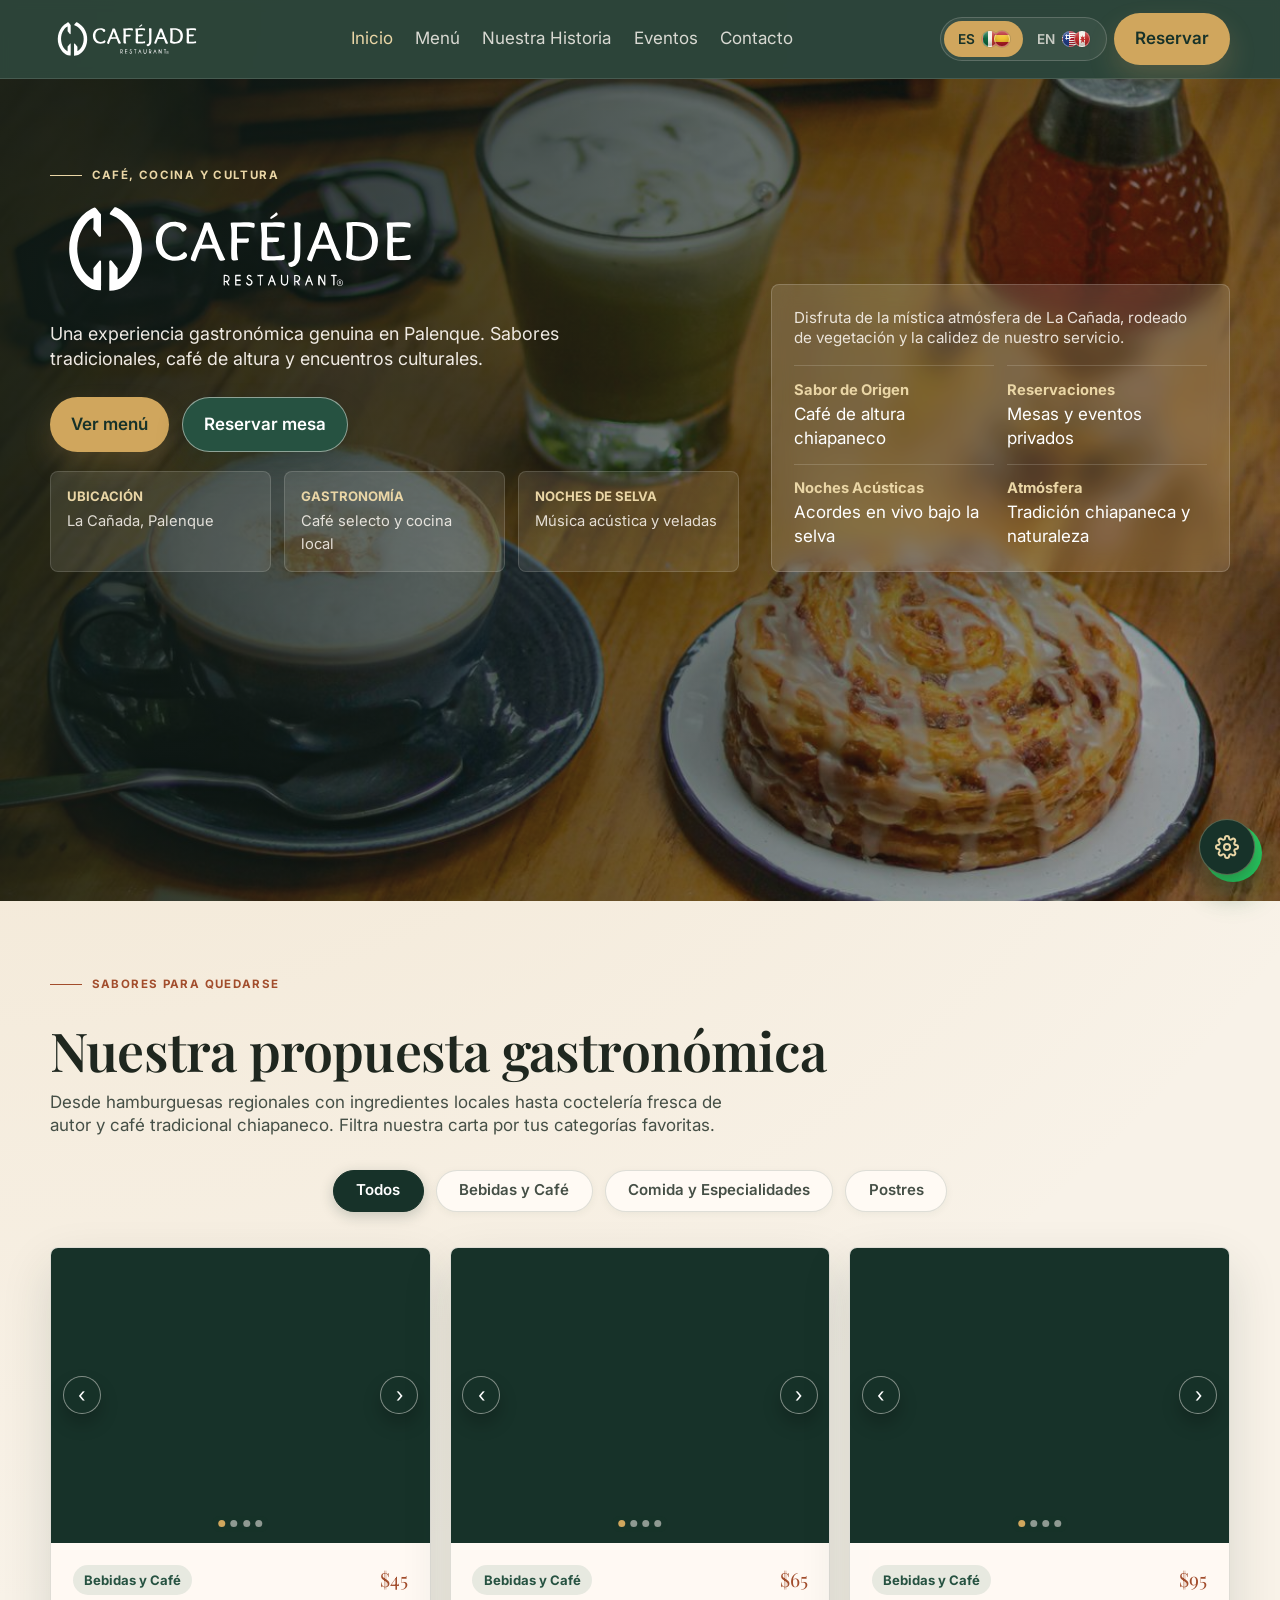
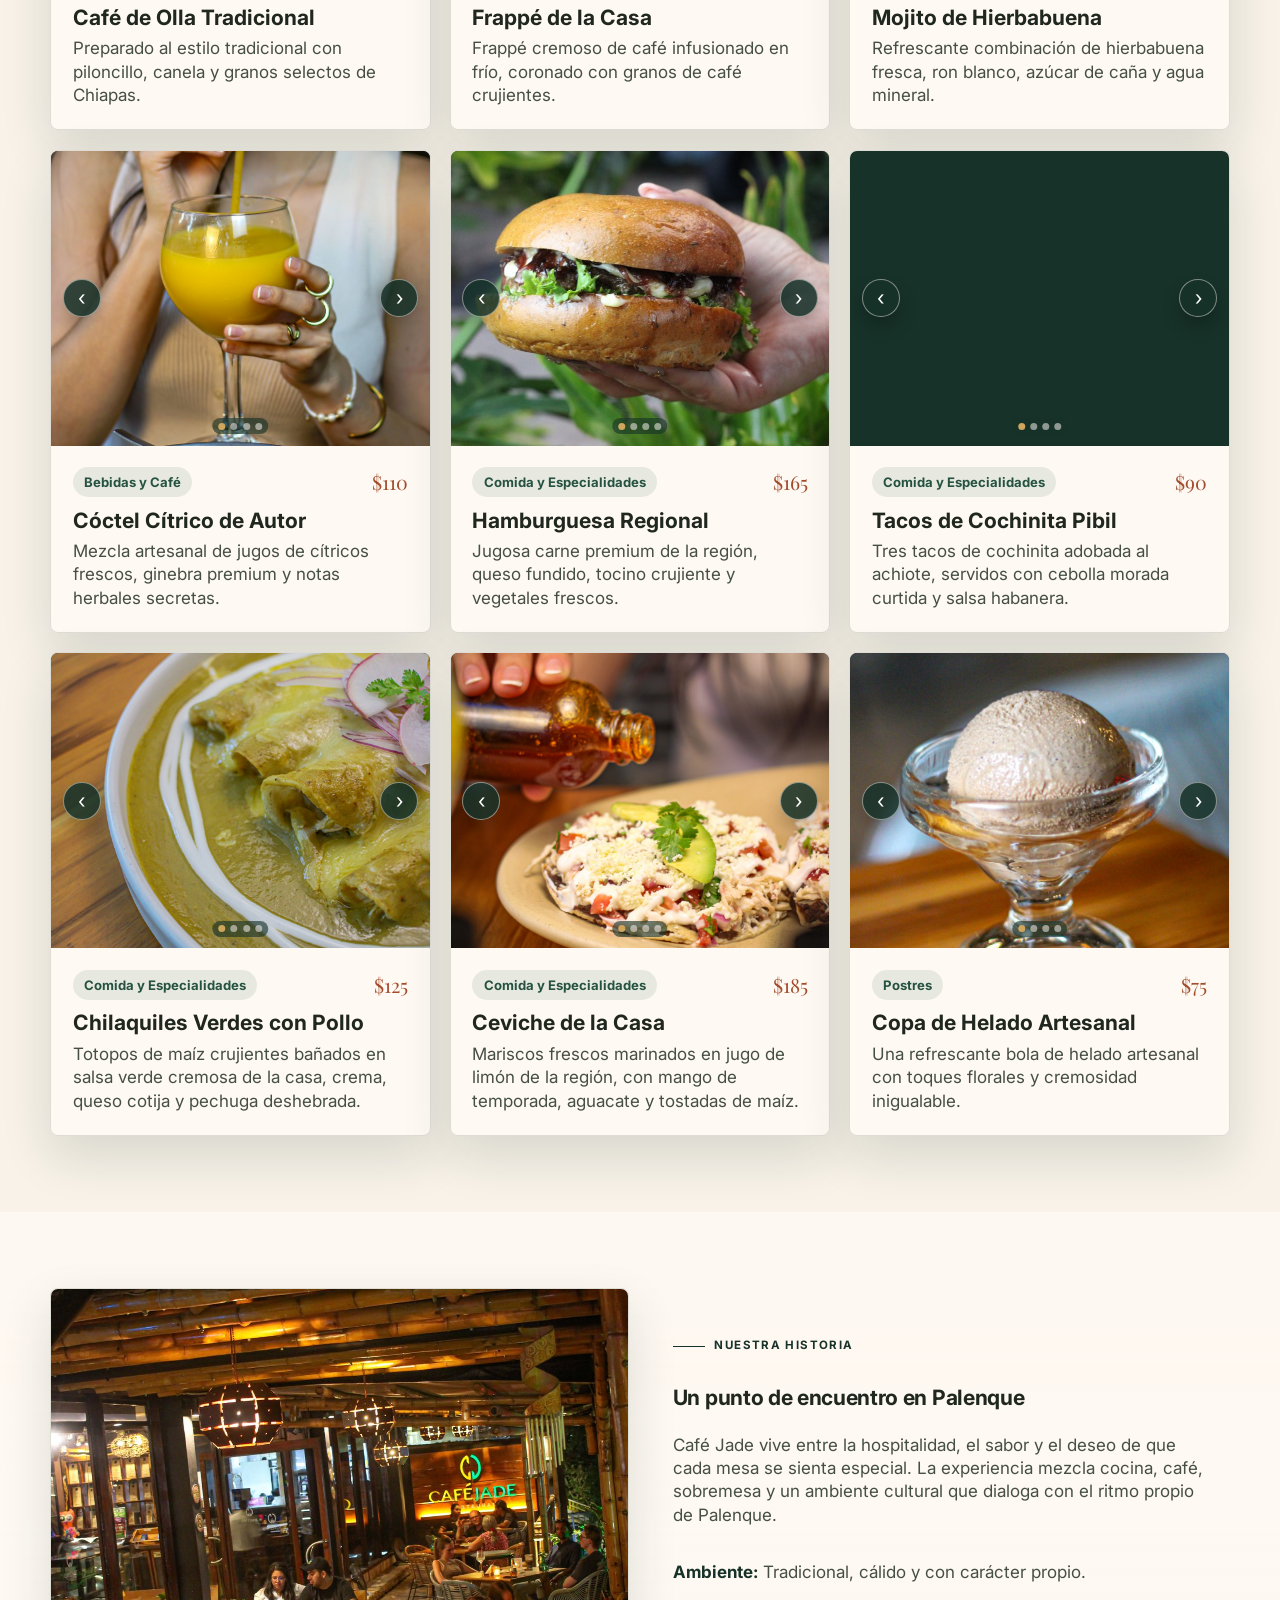
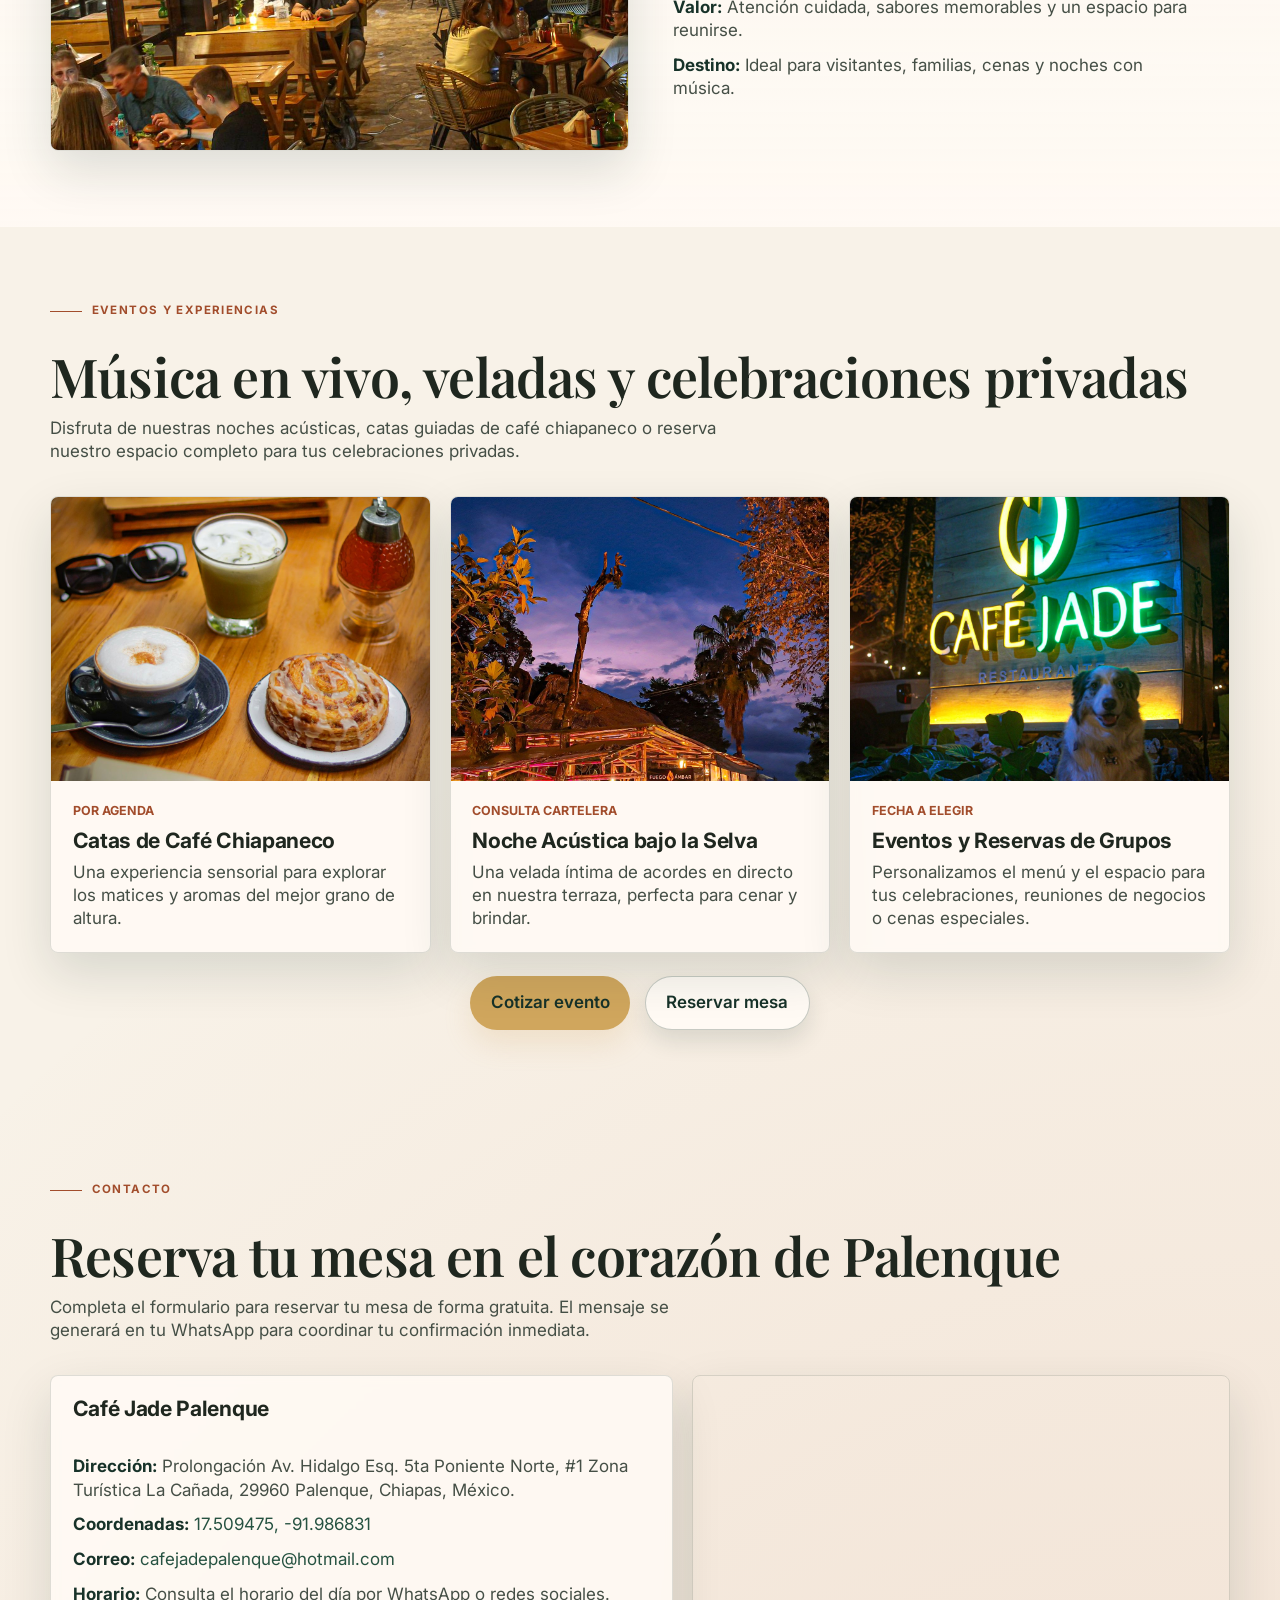
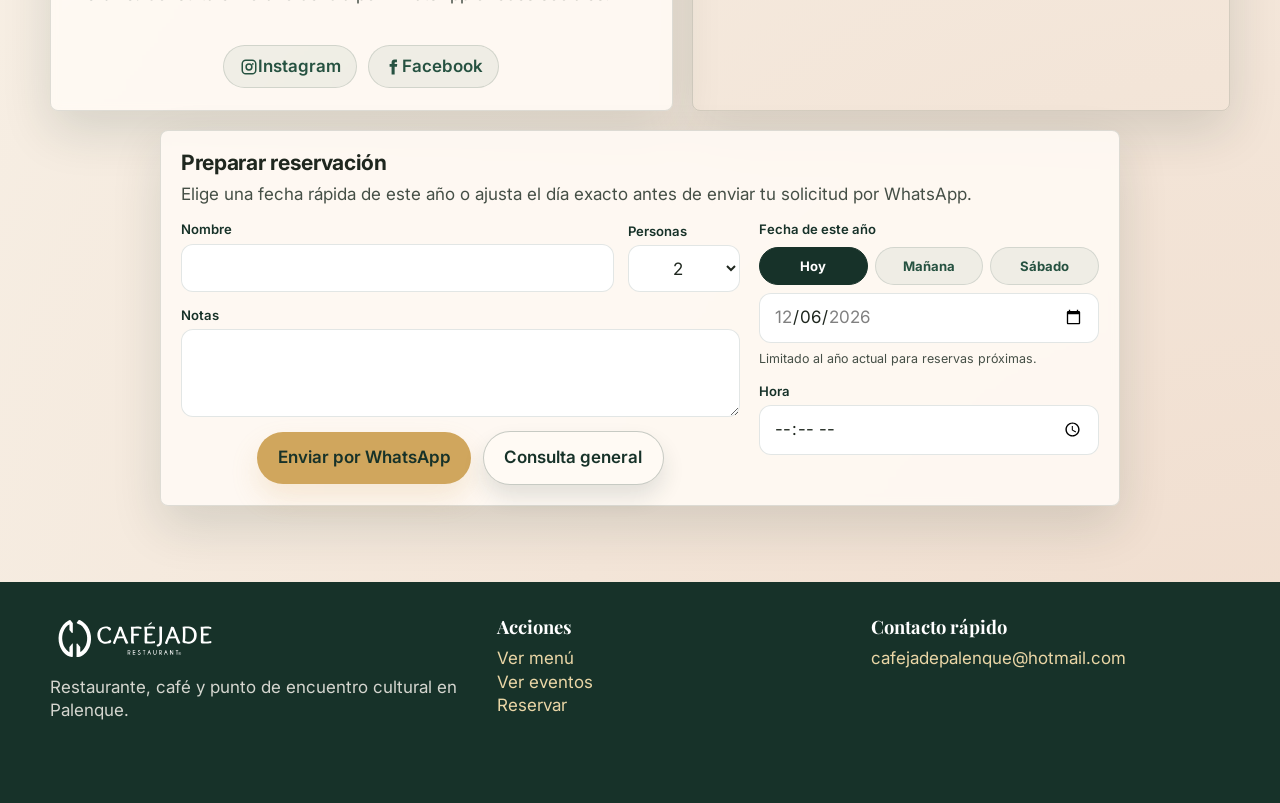
==== commit 89f32395: "Correct Café Jade accents" ====
--- a/index.html
+++ b/index.html
@@ -2216,10 +2216,10 @@
             Un punto de encuentro en Palenque
           </h3>
           <p
-            data-i18n-es="Cafe Jade vive entre la hospitalidad, el sabor y el deseo de que cada mesa se sienta especial. La experiencia mezcla cocina, café, sobremesa y un ambiente cultural que dialoga con el ritmo propio de Palenque."
+            data-i18n-es="Café Jade vive entre la hospitalidad, el sabor y el deseo de que cada mesa se sienta especial. La experiencia mezcla cocina, café, sobremesa y un ambiente cultural que dialoga con el ritmo propio de Palenque."
             data-i18n-en="Cafe Jade lives at the meeting point of hospitality, flavor, and the desire to make every table feel special. The experience blends cuisine, coffee, conversation, and a cultural atmosphere shaped by Palenque."
           >
-            Cafe Jade vive entre la hospitalidad, el sabor y el deseo de que cada mesa se sienta especial. La experiencia mezcla cocina, café, sobremesa y un ambiente cultural que dialoga con el ritmo propio de Palenque.
+            Café Jade vive entre la hospitalidad, el sabor y el deseo de que cada mesa se sienta especial. La experiencia mezcla cocina, café, sobremesa y un ambiente cultural que dialoga con el ritmo propio de Palenque.
           </p>
           <ul class="detail-list">
             <li>
@@ -2337,7 +2337,7 @@
 
         <div class="contact-grid">
           <div class="contact-card reveal">
-            <h3 data-i18n-es="Cafe Jade Palenque" data-i18n-en="Cafe Jade Palenque">Cafe Jade Palenque</h3>
+            <h3 data-i18n-es="Café Jade Palenque" data-i18n-en="Cafe Jade Palenque">Café Jade Palenque</h3>
             <ul class="contact-list">
               <li>
                 <strong data-i18n-es="Dirección:" data-i18n-en="Address:">Dirección:</strong>
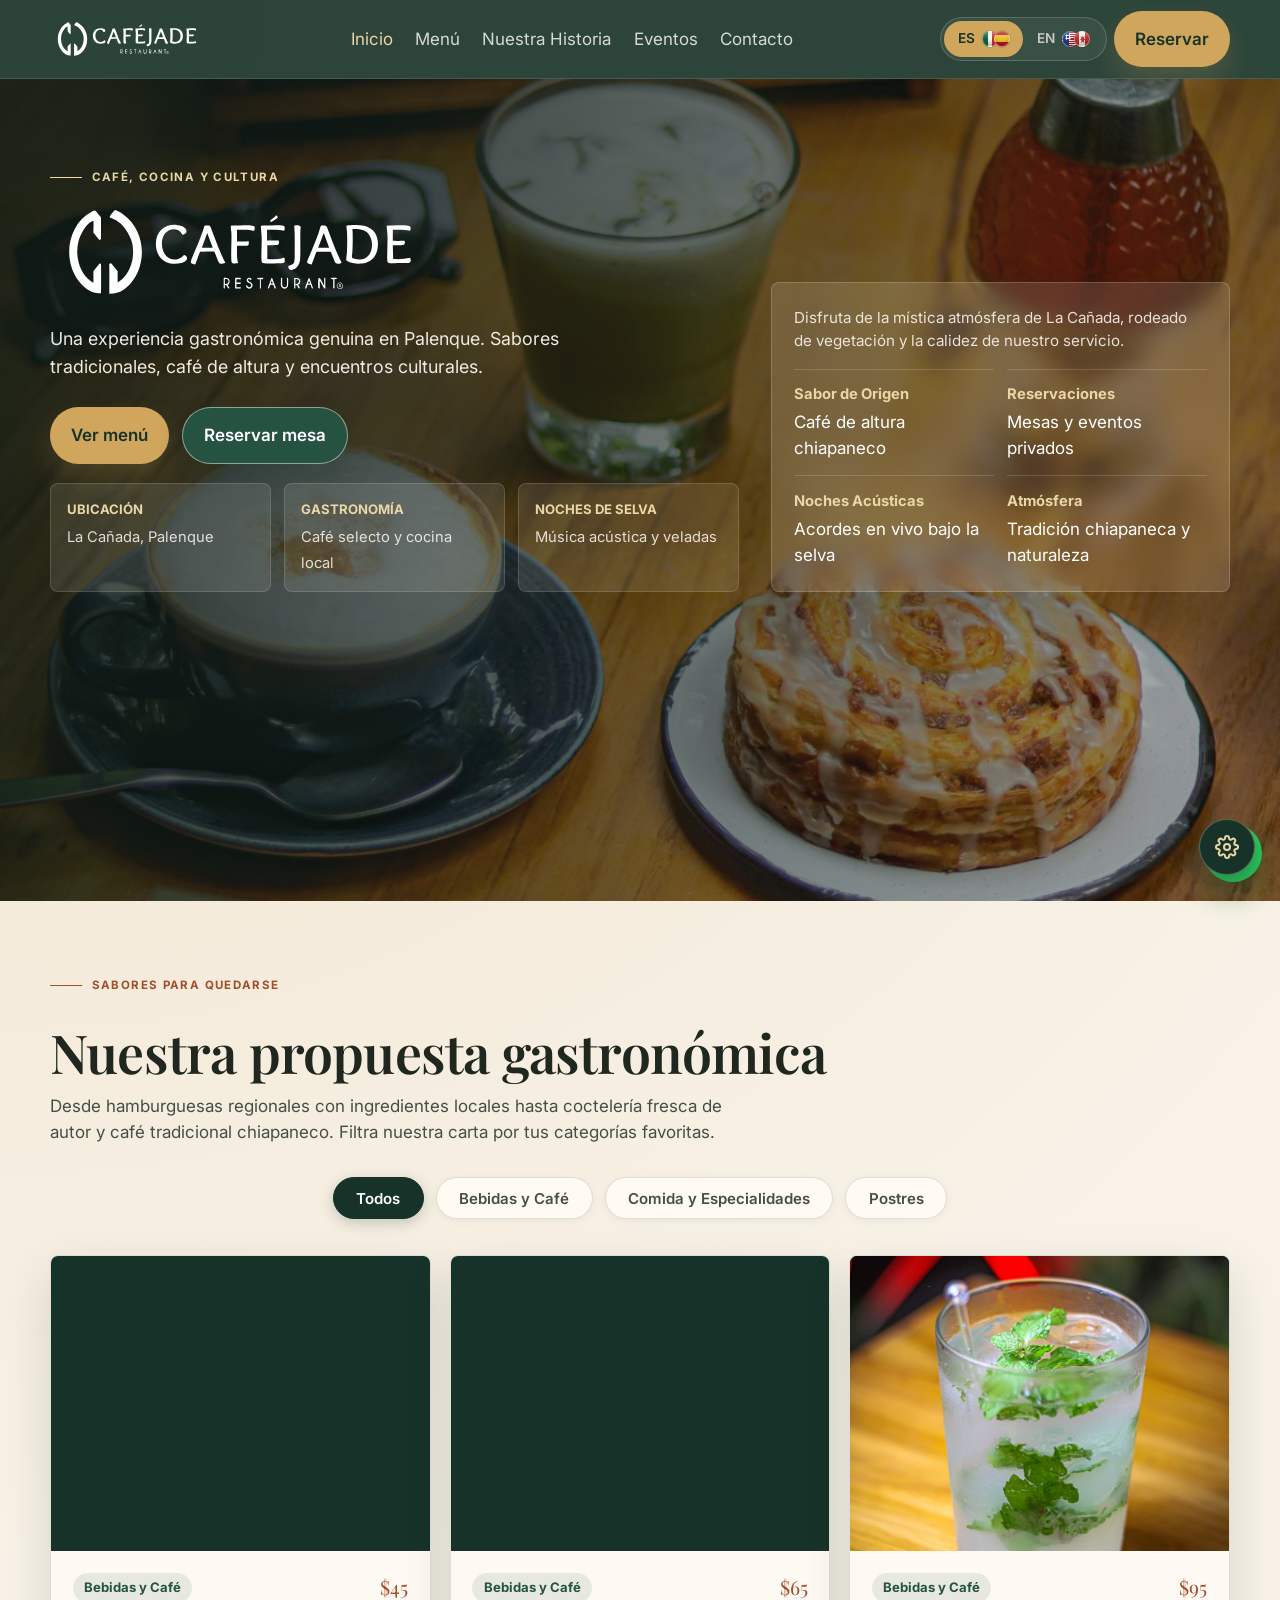
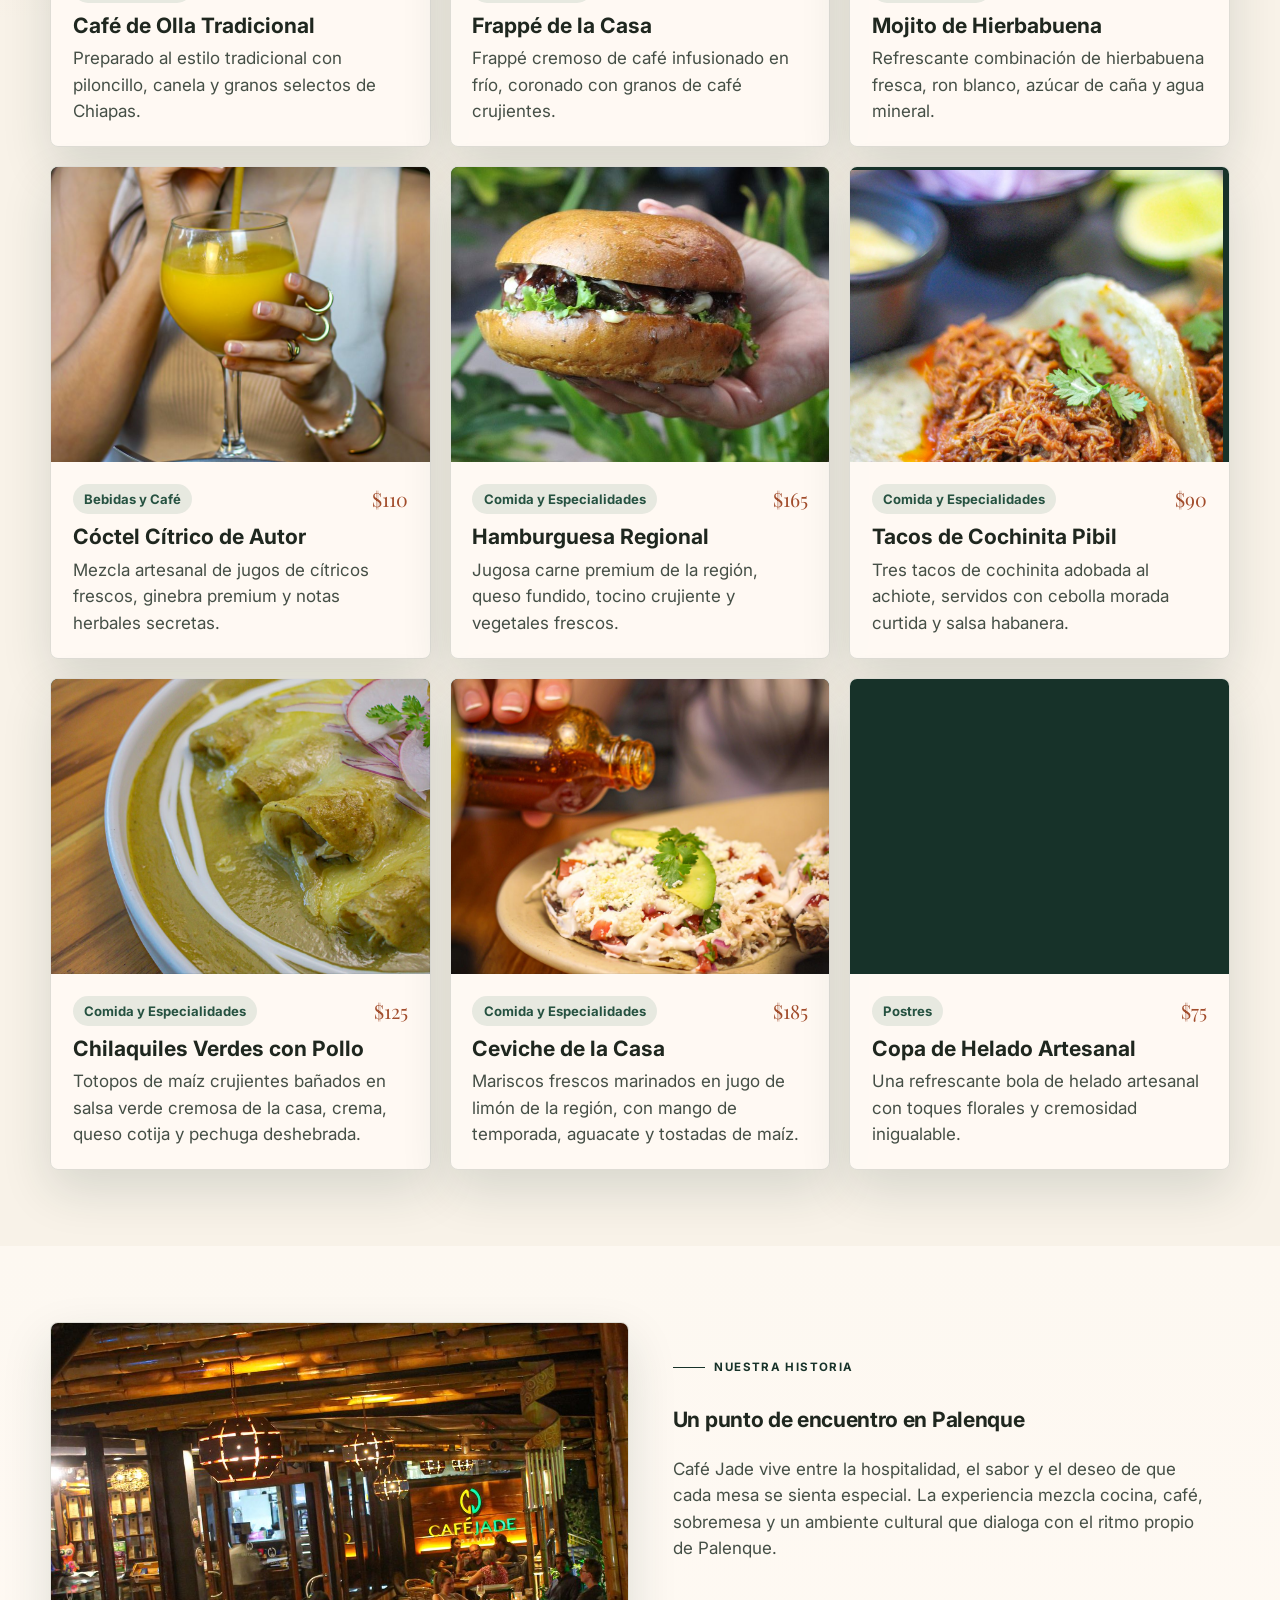
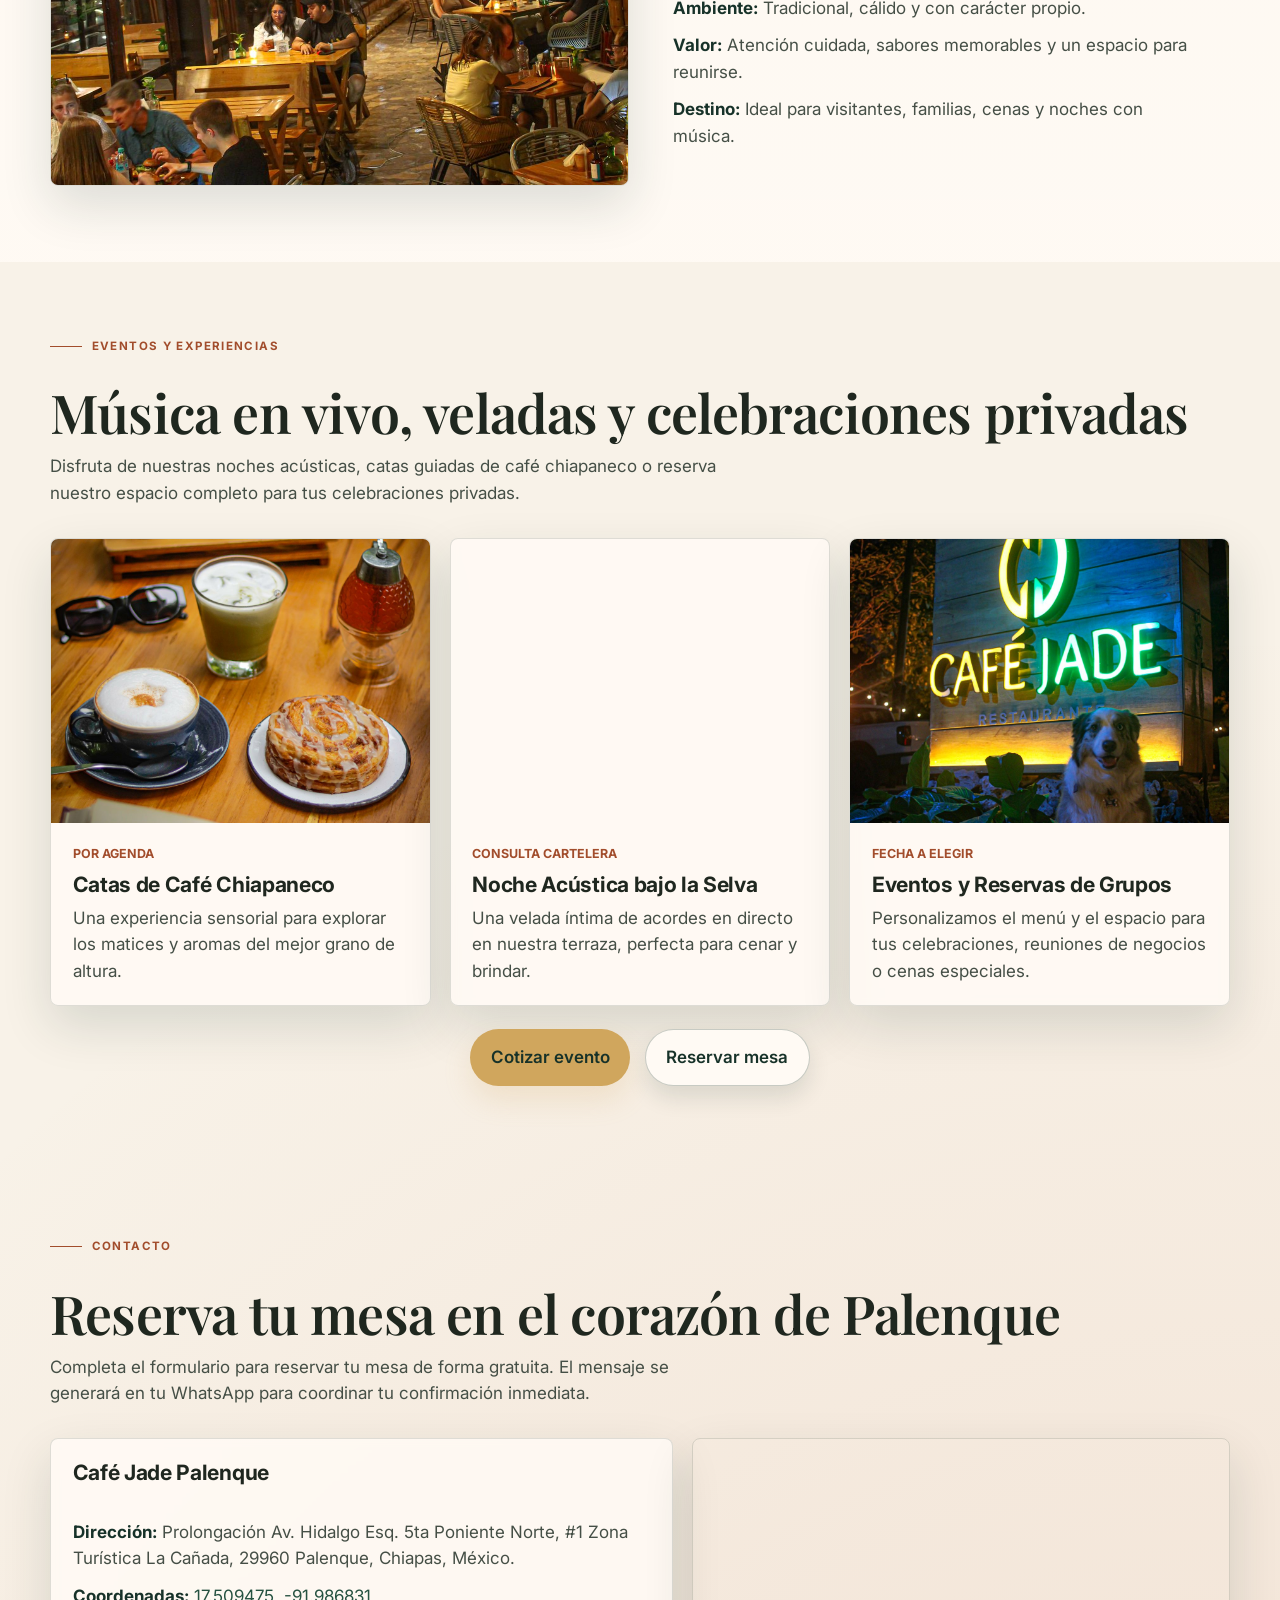
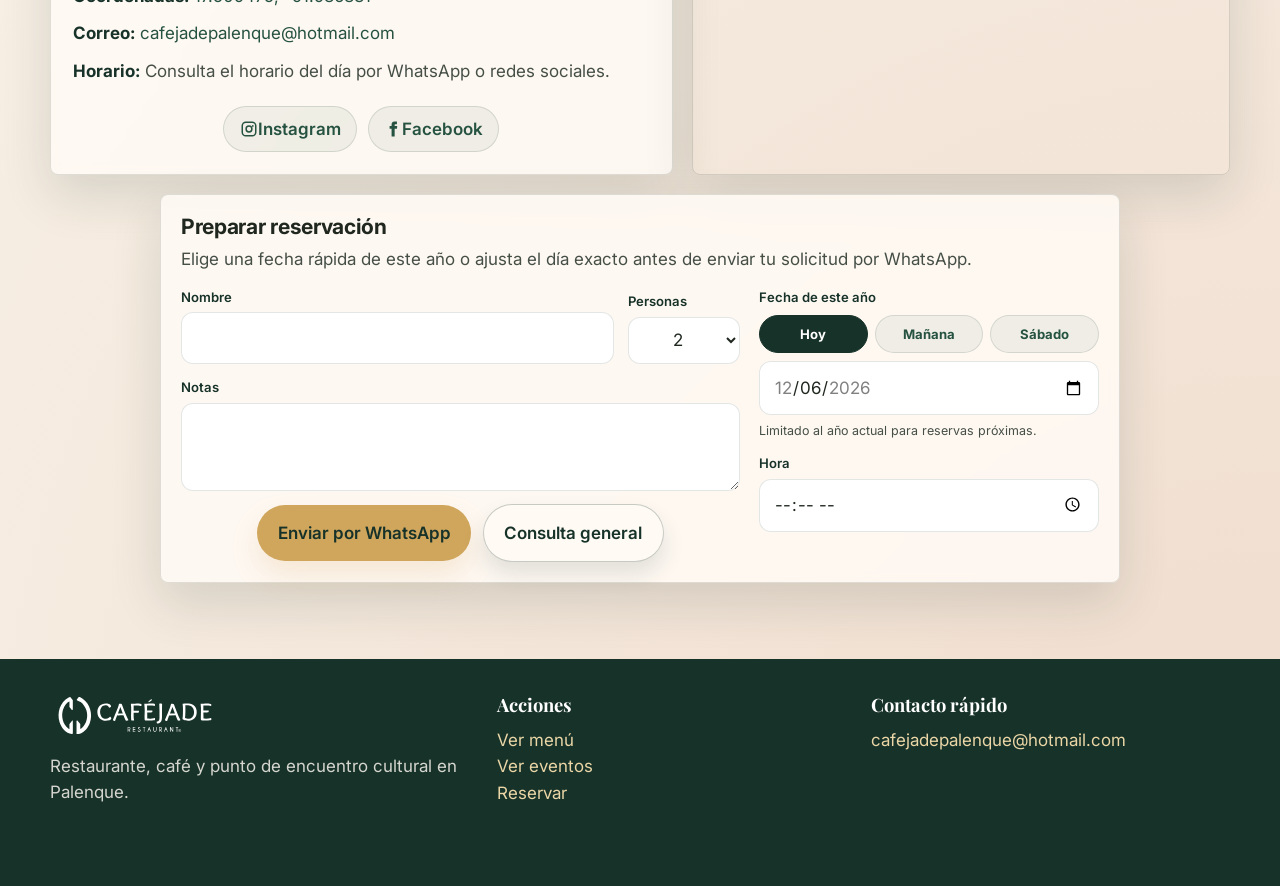
==== commit fcb4fd78: "Polish UI iteration and deployment docs" ====
--- a/index.html
+++ b/index.html
@@ -14,7 +14,7 @@
   <meta name="geo.placename" content="Palenque, Chiapas">
   <meta name="geo.position" content="17.509475;-91.986831">
   <meta name="ICBM" content="17.509475, -91.986831">
-  <link rel="canonical" href="https://luxury-syrniki-73ec68.netlify.app/">
+  <link rel="canonical" href="https://cafe-jade-palenque.vercel.app/">
   <meta name="theme-color" content="#173229">
   <meta property="og:title" content="Cafe Jade Palenque">
   <meta
@@ -22,7 +22,7 @@
     content="Restaurante, café y espacio cultural con menú, eventos, reservaciones y contacto directo por WhatsApp."
   >
   <meta property="og:type" content="website">
-  <meta property="og:url" content="https://luxury-syrniki-73ec68.netlify.app/">
+  <meta property="og:url" content="https://cafe-jade-palenque.vercel.app/">
   <meta property="og:locale" content="es_MX">
   <meta property="og:site_name" content="Cafe Jade Palenque">
   <script type="application/ld+json">
@@ -34,7 +34,7 @@
       "servesCuisine": ["Mexicana", "Chiapaneca", "Cafe", "Postres"],
       "priceRange": "$$",
       "email": "cafejadepalenque@hotmail.com",
-      "url": "https://luxury-syrniki-73ec68.netlify.app/",
+      "url": "https://cafe-jade-palenque.vercel.app/",
       "address": {
         "@type": "PostalAddress",
         "streetAddress": "Prolongacion Av. Hidalgo Esq. 5ta Poniente Norte, #1 Zona Turistica La Canada",
@@ -58,6 +58,7 @@
       }
     }
   </script>
+  <link rel="icon" type="image/svg+xml" href="favicon.svg">
   <link rel="preconnect" href="https://fonts.googleapis.com">
   <link rel="preconnect" href="https://fonts.gstatic.com" crossorigin>
   <link
@@ -133,7 +134,7 @@
       color: var(--ink);
       font-family: var(--font-body);
       font-size: 17px;
-      line-height: 1.38;
+      line-height: 1.55;
       text-rendering: optimizeLegibility;
       -webkit-font-smoothing: antialiased;
       -moz-osx-font-smoothing: grayscale;
@@ -1133,6 +1134,29 @@
       margin-top: 1rem;
     }
 
+    .booking-toast {
+      display: none;
+      align-items: center;
+      gap: 0.5rem;
+      padding: 0.65rem 1rem;
+      margin-top: 0.75rem;
+      border-radius: var(--radius);
+      background: rgba(63, 115, 93, 0.1);
+      color: var(--jade-700);
+      font-weight: 600;
+      font-size: 0.88rem;
+      animation: toast-in 0.3s ease;
+    }
+
+    .booking-toast.is-visible {
+      display: inline-flex;
+    }
+
+    @keyframes toast-in {
+      from { opacity: 0; transform: translateY(6px); }
+      to   { opacity: 1; transform: translateY(0); }
+    }
+
     .site-footer {
       padding: 2rem 0 5rem;
       background: var(--jade-900);
@@ -1181,13 +1205,35 @@
     }
 
     .reveal {
-      opacity: 1;
-      transform: none;
+      opacity: 0;
+      transform: translateY(18px);
+      transition:
+        opacity 0.65s ease,
+        transform 0.65s cubic-bezier(0.16, 1, 0.3, 1);
     }
 
     .reveal.is-visible {
       opacity: 1;
-      transform: none;
+      transform: translateY(0);
+    }
+
+    @media (prefers-reduced-motion: reduce) {
+      *,
+      *::before,
+      *::after {
+        animation-duration: 0.01ms !important;
+        animation-iteration-count: 1 !important;
+        transition-duration: 0.01ms !important;
+        scroll-behavior: auto !important;
+      }
+
+      .reveal,
+      .reveal.is-visible,
+      .event-card.reveal,
+      .event-card.reveal.is-visible {
+        opacity: 1 !important;
+        transform: none !important;
+      }
     }
 
     @media (min-width: 480px) {
@@ -1868,7 +1914,7 @@
           data-i18n-es="Reservar"
           data-i18n-en="Reserve"
         >Reservar</a>
-        <button class="mobile-toggle" id="mobileToggle" type="button" aria-label="Abrir menú">
+        <button class="mobile-toggle" id="mobileToggle" type="button" aria-label="Abrir menú" aria-expanded="false" aria-controls="mobilePanel">
           <span></span>
           <span></span>
           <span></span>
@@ -1991,7 +2037,7 @@
             <figure class="menu-media" aria-label="Galería multimedia del Café de Olla Tradicional" data-media-max="4">
               <div class="menu-track">
                 <div class="menu-slide is-active" data-media-index="1" data-media-type="image">
-                  <img id="img-menu-0" loading="eager" decoding="async" src="assets/images/all_optimized/img_2030-2-2.jpg" alt="Café de Olla Tradicional de Café Jade">
+                  <img id="img-menu-0" loading="eager" decoding="async" width="1200" height="1800" src="assets/images/all_optimized/img_2030-2-2.jpg" alt="Café de Olla Tradicional de Café Jade">
                 </div>
               </div>
             </figure>
@@ -2014,7 +2060,7 @@
             <figure class="menu-media" aria-label="Galería multimedia del Frappé de la Casa" data-media-max="4">
               <div class="menu-track">
                 <div class="menu-slide is-active" data-media-index="1" data-media-type="image">
-                  <img id="img-menu-1" loading="eager" decoding="async" src="assets/images/all_optimized/img_2684.jpg" alt="Café Frappé de la Casa en Café Jade">
+                  <img id="img-menu-1" loading="lazy" decoding="async" width="1200" height="1800" src="assets/images/all_optimized/img_2684.jpg" alt="Café Frappé de la Casa en Café Jade">
                 </div>
               </div>
             </figure>
@@ -2037,7 +2083,7 @@
             <figure class="menu-media" aria-label="Galería multimedia del Mojito de Hierbabuena" data-media-max="4">
               <div class="menu-track">
                 <div class="menu-slide is-active" data-media-index="1" data-media-type="image">
-                  <img id="img-menu-2" loading="eager" decoding="async" src="assets/images/all_optimized/img_2926.jpg" alt="Mojito refrescante en Café Jade">
+                  <img id="img-menu-2" loading="lazy" decoding="async" width="1200" height="1800" src="assets/images/all_optimized/img_2926.jpg" alt="Mojito refrescante en Café Jade">
                 </div>
               </div>
             </figure>
@@ -2060,7 +2106,7 @@
             <figure class="menu-media" aria-label="Galería multimedia del Cóctel Cítrico de Autor" data-media-max="4">
               <div class="menu-track">
                 <div class="menu-slide is-active" data-media-index="1" data-media-type="image">
-                  <img id="img-menu-3" loading="eager" decoding="async" src="assets/images/all_optimized/img_4128.jpg" alt="Cóctel Cítrico de Autor en Café Jade">
+                  <img id="img-menu-3" loading="lazy" decoding="async" width="1200" height="1800" src="assets/images/all_optimized/img_4128.jpg" alt="Cóctel Cítrico de Autor en Café Jade">
                 </div>
               </div>
             </figure>
@@ -2084,7 +2130,7 @@
             <figure class="menu-media" aria-label="Galería multimedia de la Hamburguesa Regional" data-media-max="4">
               <div class="menu-track">
                 <div class="menu-slide is-active" data-media-index="1" data-media-type="image">
-                  <img id="img-menu-4" loading="eager" decoding="async" src="assets/images/all_optimized/hamburguesa regional.jpg" alt="Hamburguesa Regional de Café Jade">
+                  <img id="img-menu-4" loading="lazy" decoding="async" width="1200" height="800" src="assets/images/all_optimized/hamburguesa regional.jpg" alt="Hamburguesa Regional de Café Jade">
                 </div>
               </div>
             </figure>
@@ -2107,7 +2153,7 @@
             <figure class="menu-media" aria-label="Galería multimedia de los Tacos de Cochinita Pibil" data-media-max="4">
               <div class="menu-track">
                 <div class="menu-slide is-active" data-media-index="1" data-media-type="image">
-                  <img id="img-menu-5" loading="eager" decoding="async" src="assets/images/all_optimized/img_4110.jpg" alt="Tacos de Cochinita Pibil en Café Jade">
+                  <img id="img-menu-5" loading="lazy" decoding="async" width="1200" height="1800" src="assets/images/all_optimized/img_4110.jpg" alt="Tacos de Cochinita Pibil en Café Jade">
                 </div>
               </div>
             </figure>
@@ -2130,7 +2176,7 @@
             <figure class="menu-media" aria-label="Galería multimedia de los Chilaquiles Verdes con Pollo" data-media-max="4">
               <div class="menu-track">
                 <div class="menu-slide is-active" data-media-index="1" data-media-type="image">
-                  <img id="img-menu-6" loading="eager" decoding="async" src="assets/images/all_optimized/img_4134.jpg" alt="Chilaquiles Verdes con Pollo en Café Jade">
+                  <img id="img-menu-6" loading="lazy" decoding="async" width="1200" height="1800" src="assets/images/all_optimized/img_4134.jpg" alt="Chilaquiles Verdes con Pollo en Café Jade">
                 </div>
               </div>
             </figure>
@@ -2153,7 +2199,7 @@
             <figure class="menu-media" aria-label="Galería multimedia del Ceviche de la Casa" data-media-max="4">
               <div class="menu-track">
                 <div class="menu-slide is-active" data-media-index="1" data-media-type="image">
-                  <img id="img-menu-7" loading="eager" decoding="async" src="assets/images/all_optimized/img_4202.jpg" alt="Ceviche de la Casa en Café Jade">
+                  <img id="img-menu-7" loading="lazy" decoding="async" width="1200" height="1800" src="assets/images/all_optimized/img_4202.jpg" alt="Ceviche de la Casa en Café Jade">
                 </div>
               </div>
             </figure>
@@ -2177,7 +2223,7 @@
             <figure class="menu-media" aria-label="Galería multimedia de la Copa de Helado Artesanal" data-media-max="4">
               <div class="menu-track">
                 <div class="menu-slide is-active" data-media-index="1" data-media-type="image">
-                  <img id="img-menu-8" loading="eager" decoding="async" src="assets/images/all_optimized/img_3059.jpg" alt="Copa de Helado Artesanal en Café Jade">
+                  <img id="img-menu-8" loading="lazy" decoding="async" width="1200" height="1800" src="assets/images/all_optimized/img_3059.jpg" alt="Copa de Helado Artesanal en Café Jade">
                 </div>
               </div>
             </figure>
@@ -2203,7 +2249,7 @@
       <div class="container story-layout">
         <article class="story-card reveal">
           <figure>
-            <img id="img-story" loading="eager" decoding="async" src="assets/images/all_optimized/img_9616.jpg" alt="Cálida atmósfera del comedor interior de Cafe Jade">
+            <img id="img-story" loading="lazy" decoding="async" width="1200" height="1800" src="assets/images/all_optimized/img_9616.jpg" alt="Cálida atmósfera del comedor interior de Cafe Jade">
           </figure>
         </article>
 
@@ -2260,7 +2306,7 @@
         <div class="event-grid">
           <article class="event-card reveal" data-event-es="Catas de Café Chiapaneco" data-event-en="Chiapan Coffee Tastings" tabindex="0" role="button" aria-pressed="false">
             <figure>
-              <img id="img-event-0" loading="eager" decoding="async" src="assets/images/all_optimized/_mg_9539.jpg" alt="Muestras de bebidas y café en Cafe Jade">
+              <img id="img-event-0" loading="lazy" decoding="async" width="1200" height="1800" src="assets/images/all_optimized/_mg_9539.jpg" alt="Muestras de bebidas y café en Cafe Jade">
             </figure>
             <div class="event-copy">
               <div class="event-date" data-i18n-es="Por agenda" data-i18n-en="By schedule">Por agenda</div>
@@ -2276,7 +2322,7 @@
 
           <article class="event-card reveal" data-event-es="Noche Acústica bajo la Selva" data-event-en="Acoustic Night under the Jungle Sky" tabindex="0" role="button" aria-pressed="false">
             <figure>
-              <img id="img-event-1" loading="eager" decoding="async" src="assets/images/all_optimized/dji_20250217185011_0004_d.jpg" alt="Luz de neón de Cafe Jade por la noche">
+              <img id="img-event-1" loading="lazy" decoding="async" width="1200" height="2133" src="assets/images/all_optimized/dji_20250217185011_0004_d.jpg" alt="Luz de neón de Cafe Jade por la noche">
             </figure>
             <div class="event-copy">
               <div class="event-date" data-i18n-es="Consulta cartelera" data-i18n-en="Check lineup">Consulta cartelera</div>
@@ -2292,7 +2338,7 @@
 
           <article class="event-card reveal" data-event-es="Eventos y Reservas de Grupos" data-event-en="Group Events & Private Booking" tabindex="0" role="button" aria-pressed="false">
             <figure>
-              <img id="img-event-2" loading="eager" decoding="async" src="assets/images/all_optimized/img_4365-2.jpg" alt="Detalle de mesa y ambiente acogedor en Cafe Jade">
+              <img id="img-event-2" loading="lazy" decoding="async" width="1200" height="1800" src="assets/images/all_optimized/img_4365-2.jpg" alt="Detalle de mesa y ambiente acogedor en Cafe Jade">
             </figure>
             <div class="event-copy">
               <div class="event-date" data-i18n-es="Fecha a elegir" data-i18n-en="Date on request">Fecha a elegir</div>
@@ -2442,6 +2488,10 @@
                 </div>
               </div>
             </form>
+            <div class="booking-toast" id="bookingToast" aria-live="polite">
+              <span>✓</span>
+              <span data-i18n-es="Abriendo WhatsApp con tu reservación…" data-i18n-en="Opening WhatsApp with your reservation…">Abriendo WhatsApp con tu reservación…</span>
+            </div>
           </div>
         </div>
       </div>
@@ -2509,28 +2559,18 @@
       document.querySelectorAll(".menu-media").forEach((media, cardIndex) => {
         const track = media.querySelector(".menu-track");
         const sourceSlide = track ? track.querySelector(".menu-slide") : null;
-        const maxSlides = Number(media.dataset.mediaMax) || 4;
 
         if (!track || !sourceSlide) return;
 
-        // ponytail: Until real extra assets exist, clone the approved item visual so the 4-slot carousel can be tested without blank placeholders.
-        for (let slot = track.querySelectorAll(".menu-slide").length; slot < maxSlides; slot += 1) {
-          const clone = sourceSlide.cloneNode(true);
-          const image = clone.querySelector("img");
-          clone.classList.remove("is-active");
-          clone.setAttribute("data-media-index", String(slot + 1));
-          clone.setAttribute("data-media-type", slot === 3 ? "video-fallback" : "image");
-
-          if (image) {
-            image.removeAttribute("id");
-            image.loading = "lazy";
-            image.alt = (image.alt || "Cafe Jade menu item") + " " + (slot + 1);
-          }
-
-          track.appendChild(clone);
+        const slides = Array.from(track.querySelectorAll(".menu-slide"));
+
+        // Single image: render as a static photo. Only build carousel controls
+        // when two or more real slides exist, so users never see misleading
+        // arrows/dots that cycle through a repeated photo.
+        if (slides.length < 2) {
+          return;
         }
 
-        const slides = Array.from(track.querySelectorAll(".menu-slide")).slice(0, maxSlides);
         let activeIndex = 0;
 
         const prevButton = document.createElement("button");
@@ -2586,6 +2626,12 @@
     function applyLanguage(lang) {
       state.lang = lang;
       document.documentElement.lang = lang;
+
+      try {
+        localStorage.setItem("cj-lang", lang);
+      } catch (error) {
+        // Ignore storage failures (private mode, disabled storage).
+      }
 
       translatableNodes.forEach((node) => {
         const text = node.dataset[lang === "es" ? "i18nEs" : "i18nEn"];
@@ -2755,28 +2801,85 @@
             "Notes: " + (note || "None")
           ];
 
+      const bookingToast = document.getElementById("bookingToast");
+
       window.open(
         "https://wa.me/529166880081?text=" + encodeURIComponent(intro + "\n\n" + lines.join("\n")),
         "_blank",
         "noopener"
       );
+
+      bookingToast.classList.add("is-visible");
+      setTimeout(() => bookingToast.classList.remove("is-visible"), 3000);
     });
 
     languageButtons.forEach((button) => {
       button.addEventListener("click", () => applyLanguage(button.dataset.lang));
     });
 
+    const mobileFocusable = mobilePanel
+      ? Array.from(mobilePanel.querySelectorAll("a, button"))
+      : [];
+    let lastFocused = null;
+
+    function setMobileMenu(open) {
+      mobileToggle.classList.toggle("is-open", open);
+      mobilePanel.classList.toggle("is-open", open);
+      mobileToggle.setAttribute("aria-expanded", open ? "true" : "false");
+      mobileToggle.setAttribute("aria-label", open ? "Cerrar menú" : "Abrir menú");
+
+      if (open) {
+        lastFocused = document.activeElement;
+        if (mobileFocusable.length) {
+          // Defer focus until the panel is visible.
+          requestAnimationFrame(() => mobileFocusable[0].focus());
+        }
+      } else if (lastFocused) {
+        lastFocused.focus();
+        lastFocused = null;
+      }
+    }
+
     mobileToggle.addEventListener("click", () => {
-      mobileToggle.classList.toggle("is-open");
-      mobilePanel.classList.toggle("is-open");
+      setMobileMenu(!mobileToggle.classList.contains("is-open"));
     });
 
     navLinks.forEach((link) => {
       link.addEventListener("click", () => {
-        mobileToggle.classList.remove("is-open");
-        mobilePanel.classList.remove("is-open");
+        setMobileMenu(false);
       });
     });
+
+    // Escape closes the menu and returns focus to the toggle.
+    document.addEventListener("keydown", (event) => {
+      if (event.key === "Escape" && mobileToggle.classList.contains("is-open")) {
+        setMobileMenu(false);
+      }
+    });
+
+    // Focus trap: keep Tab cycling inside the open panel.
+    if (mobilePanel) {
+      mobilePanel.addEventListener("keydown", (event) => {
+        if (event.key !== "Tab" || !mobileToggle.classList.contains("is-open")) {
+          return;
+        }
+        if (mobileFocusable.length < 2) {
+          event.preventDefault();
+          mobileFocusable[0].focus();
+          return;
+        }
+        const first = mobileFocusable[0];
+        const last = mobileFocusable[mobileFocusable.length - 1];
+        const active = document.activeElement;
+        if (event.shiftKey && active === first) {
+          event.preventDefault();
+          last.focus();
+        } else if (!event.shiftKey && active === last) {
+          event.preventDefault();
+          first.focus();
+        }
+      });
+    }
 
     const revealObserver = new IntersectionObserver((entries) => {
       entries.forEach((entry) => {
@@ -2811,7 +2914,14 @@
     bookingDate.max = today.getFullYear() + "-12-31";
     setQuickDate("today");
     initMenuMediaCarousels();
-    applyLanguage("es");
+
+    let savedLang = "es";
+    try {
+      savedLang = localStorage.getItem("cj-lang") === "en" ? "en" : "es";
+    } catch (error) {
+      // Ignore storage failures (private mode, disabled storage).
+    }
+    applyLanguage(savedLang);
   </script>
 
   <!-- Visual Editor Script (Only runs in local dev) -->
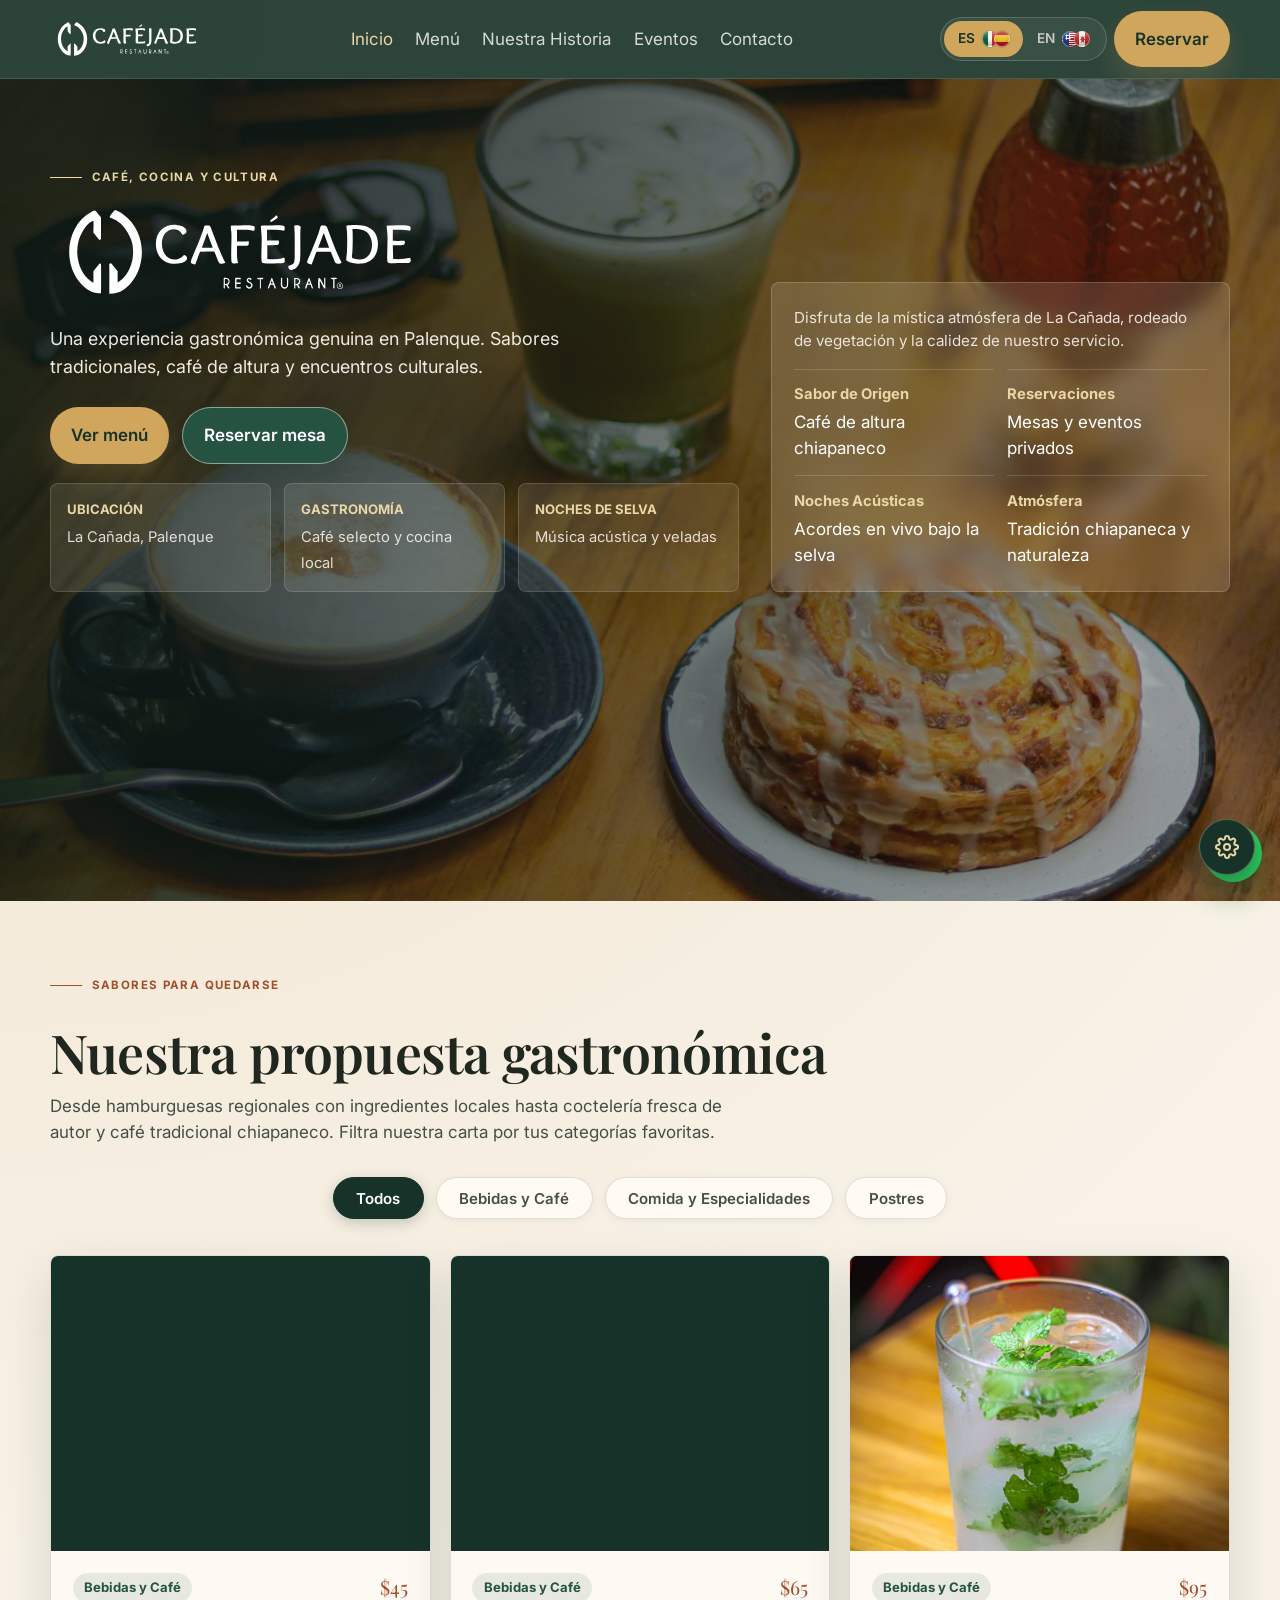
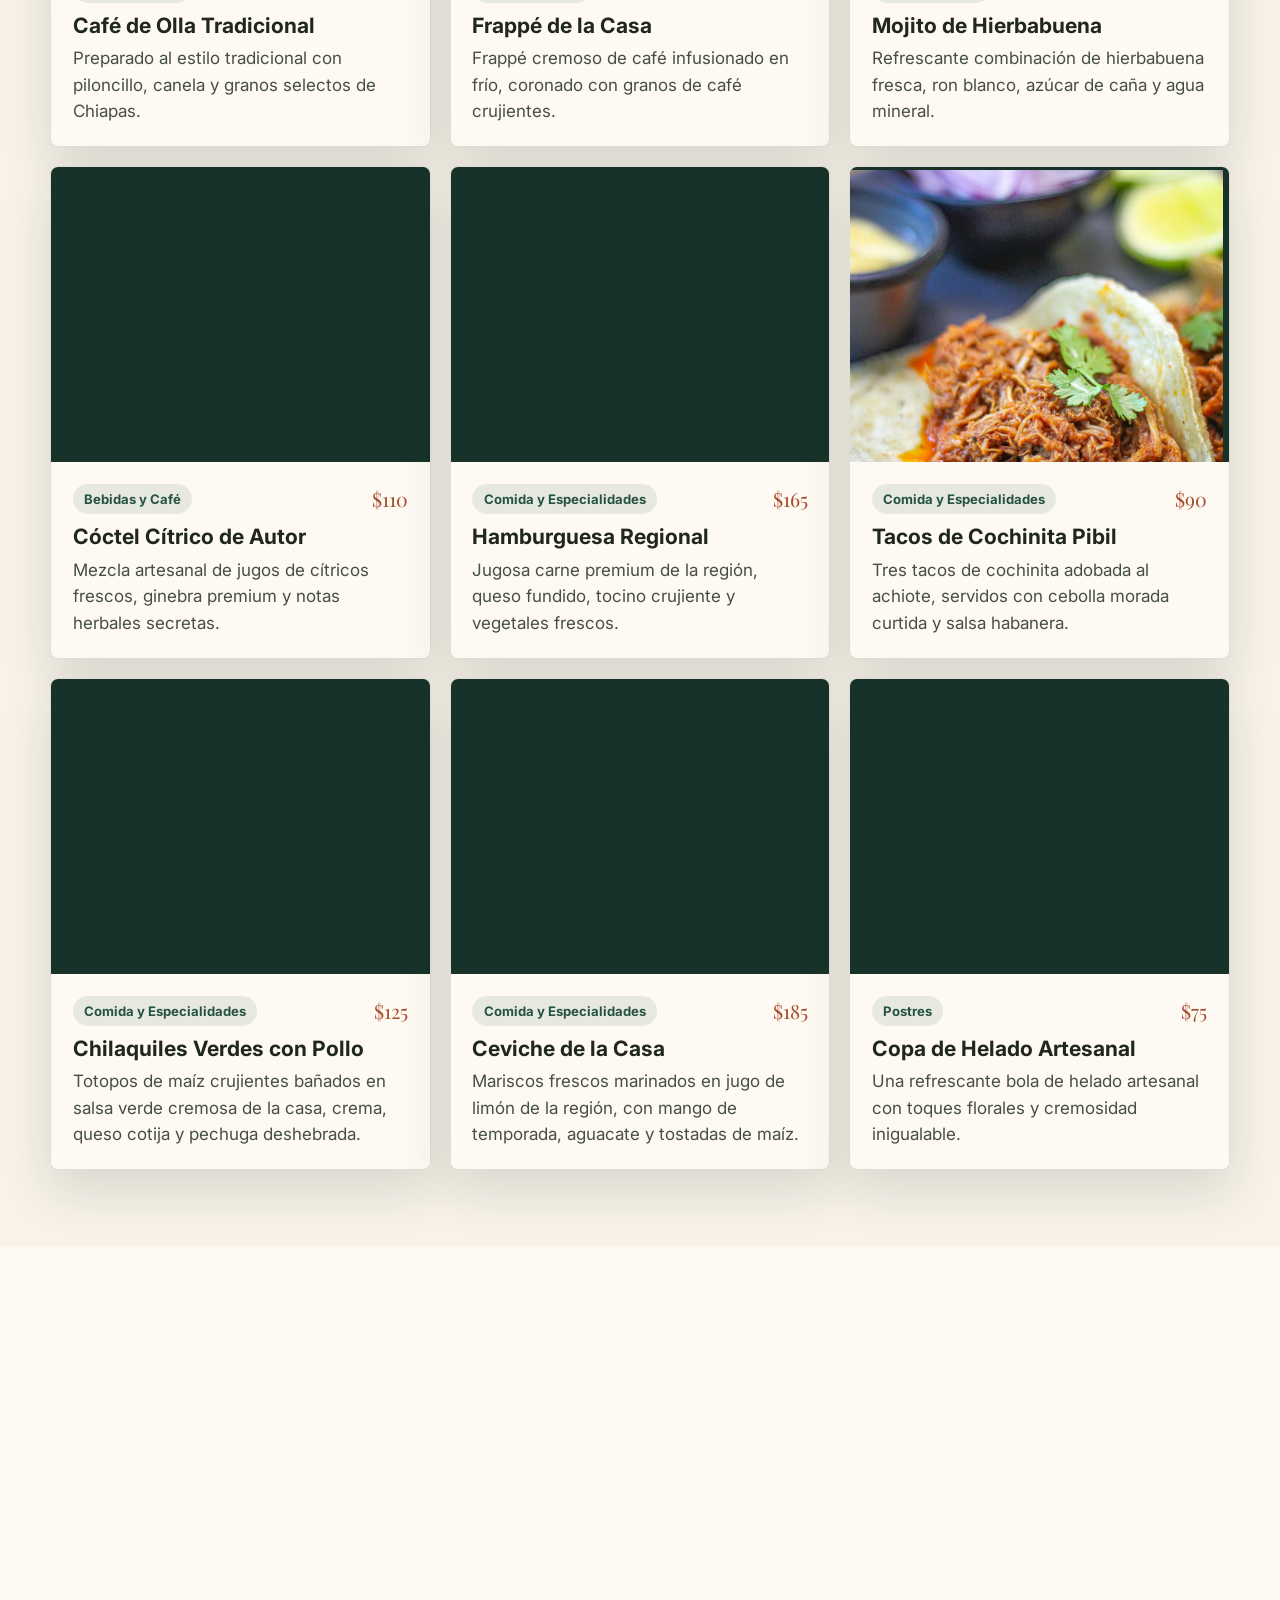
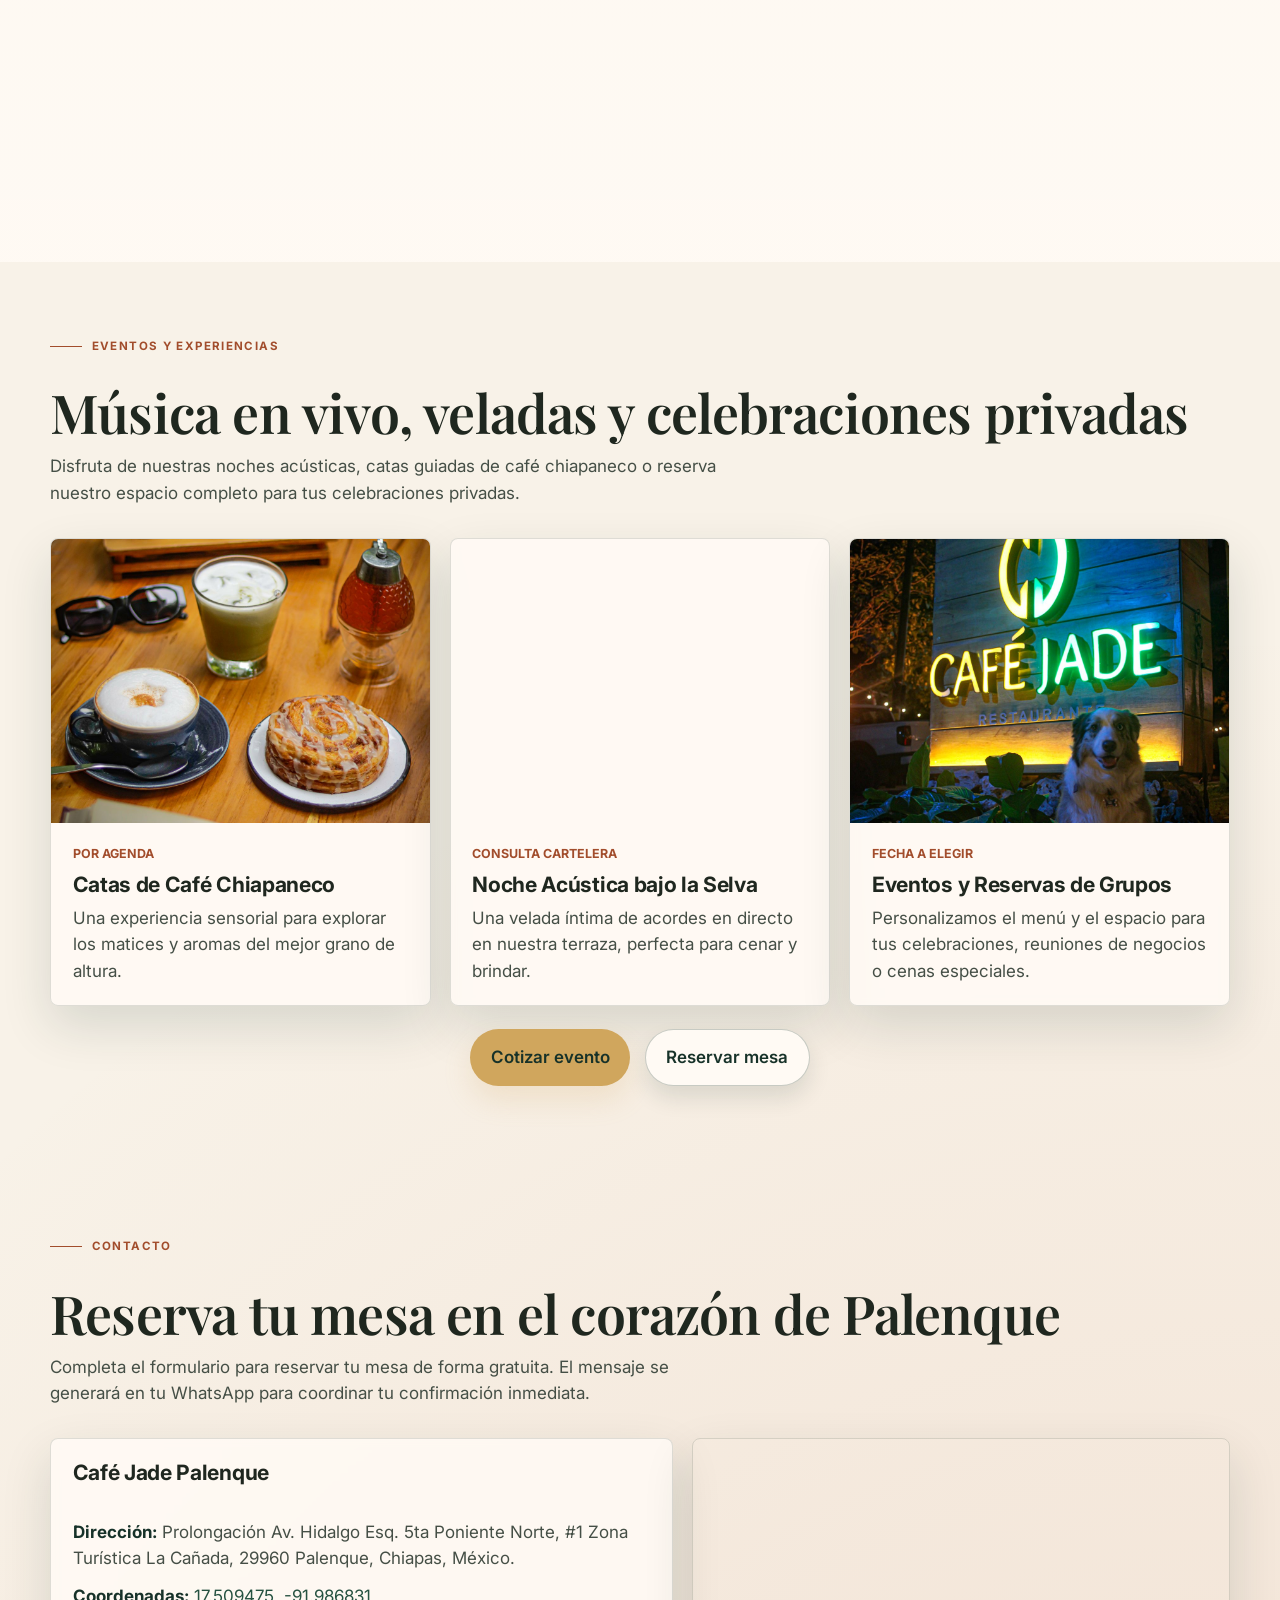
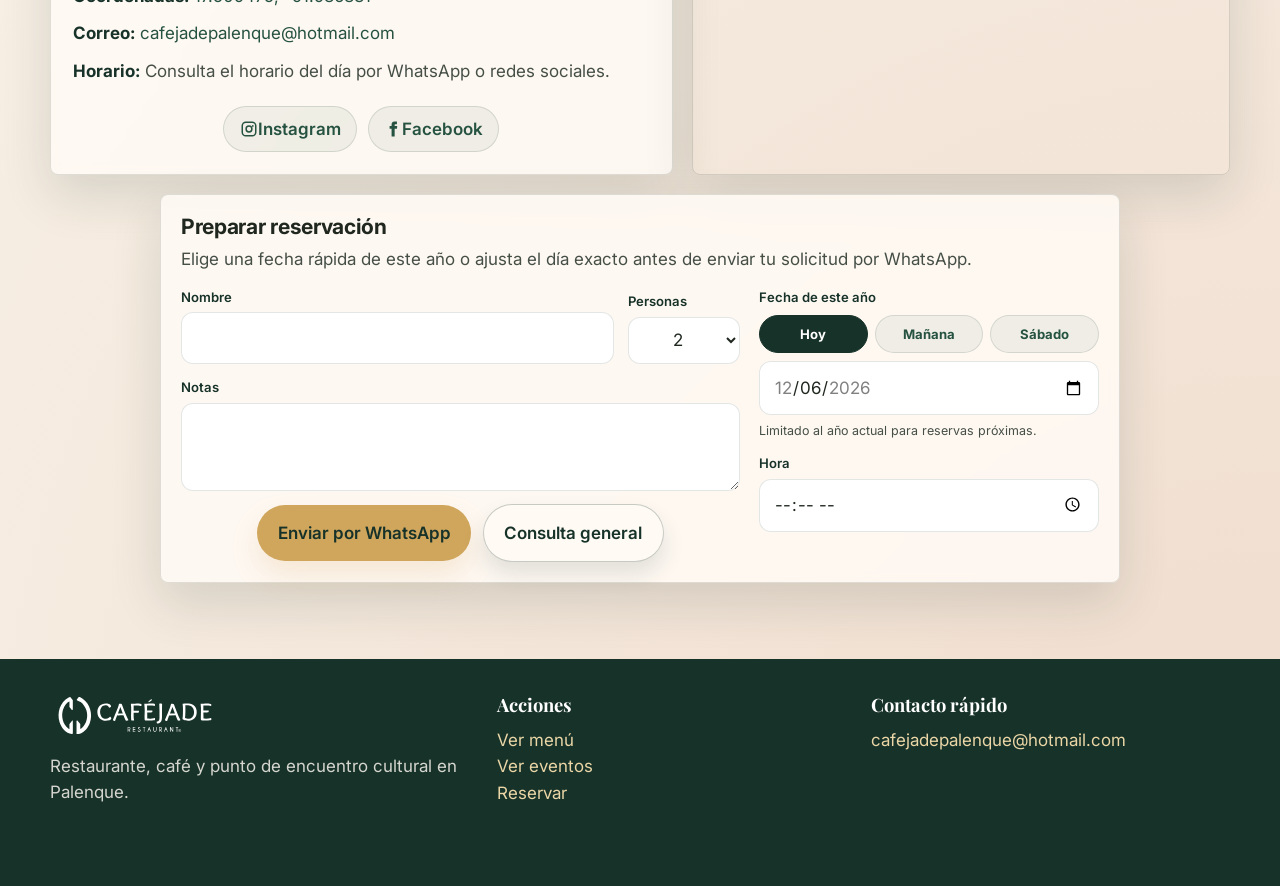
==== commit 6f07f880: "Use accented Cafe Jade branding metadata" ====
--- a/index.html
+++ b/index.html
@@ -3,20 +3,20 @@
 <head>
   <meta charset="UTF-8">
   <meta name="viewport" content="width=device-width, initial-scale=1.0">
-  <title>Cafe Jade Palenque | Restaurante, café y eventos</title>
+  <title>Café Jade Palenque | Restaurante, café y eventos</title>
   <meta
     name="description"
-    content="Cafe Jade Palenque: restaurante, café y espacio cultural con menú, eventos, reservaciones y contacto directo por WhatsApp."
+    content="Café Jade Palenque: restaurante, café y espacio cultural con menú, eventos, reservaciones y contacto directo por WhatsApp."
   >
   <meta name="robots" content="index, follow, max-image-preview:large">
-  <meta name="keywords" content="Cafe Jade Palenque, restaurante en Palenque, café en Palenque, eventos en Palenque, música en vivo Palenque, La Cañada Palenque, Chiapas">
+  <meta name="keywords" content="Café Jade Palenque, Cafe Jade Palenque, restaurante en Palenque, café en Palenque, eventos en Palenque, música en vivo Palenque, La Cañada Palenque, Chiapas">
   <meta name="geo.region" content="MX-CHP">
   <meta name="geo.placename" content="Palenque, Chiapas">
   <meta name="geo.position" content="17.509475;-91.986831">
   <meta name="ICBM" content="17.509475, -91.986831">
   <link rel="canonical" href="https://cafe-jade-palenque.vercel.app/">
   <meta name="theme-color" content="#173229">
-  <meta property="og:title" content="Cafe Jade Palenque">
+  <meta property="og:title" content="Café Jade Palenque">
   <meta
     property="og:description"
     content="Restaurante, café y espacio cultural con menú, eventos, reservaciones y contacto directo por WhatsApp."
@@ -24,14 +24,14 @@
   <meta property="og:type" content="website">
   <meta property="og:url" content="https://cafe-jade-palenque.vercel.app/">
   <meta property="og:locale" content="es_MX">
-  <meta property="og:site_name" content="Cafe Jade Palenque">
+  <meta property="og:site_name" content="Café Jade Palenque">
   <script type="application/ld+json">
     {
       "@context": "https://schema.org",
       "@type": "Restaurant",
-      "name": "Cafe Jade Palenque",
+      "name": "Café Jade Palenque",
       "description": "Restaurante, café y espacio cultural con cocina regional, café chiapaneco, música en vivo, reservaciones y eventos privados en Palenque, Chiapas.",
-      "servesCuisine": ["Mexicana", "Chiapaneca", "Cafe", "Postres"],
+      "servesCuisine": ["Mexicana", "Chiapaneca", "Café", "Postres"],
       "priceRange": "$$",
       "email": "cafejadepalenque@hotmail.com",
       "url": "https://cafe-jade-palenque.vercel.app/",
@@ -1874,7 +1874,7 @@
   <header class="site-header" id="top">
     <div class="container header-inner">
       <a class="brand" href="#inicio">
-        <img class="brand-logo-nav" src="assets/images/brand/LogoCJ_Horizontal_Blanco.svg" alt="Cafe Jade Palenque">
+        <img class="brand-logo-nav" src="assets/images/brand/LogoCJ_Horizontal_Blanco.svg" alt="Café Jade Palenque">
       </a>
 
       <nav class="desktop-nav" aria-label="Navegación principal">
@@ -1947,8 +1947,8 @@
         <div class="hero-content">
           <div class="hero-copy reveal">
             <span class="eyebrow" data-i18n-es="Café, cocina y cultura" data-i18n-en="Coffee, cuisine, and culture">Café, cocina y cultura</span>
-            <img class="hero-brand-logo" src="assets/images/brand/LogoCJ_Horizontal_Blanco.svg" alt="Cafe Jade Palenque">
-            <h1 class="visually-hidden" data-i18n-es="Cafe Jade Palenque" data-i18n-en="Cafe Jade Palenque">Cafe Jade Palenque</h1>
+            <img class="hero-brand-logo" src="assets/images/brand/LogoCJ_Horizontal_Blanco.svg" alt="Café Jade Palenque">
+            <h1 class="visually-hidden" data-i18n-es="Café Jade Palenque" data-i18n-en="Café Jade Palenque">Café Jade Palenque</h1>
             <p
               data-i18n-es="Una experiencia gastronómica genuina en Palenque. Sabores tradicionales, café de altura y encuentros culturales."
               data-i18n-en="A genuine dining experience in Palenque. Traditional flavors, specialty coffee, and cultural gatherings."
@@ -2383,7 +2383,7 @@
 
         <div class="contact-grid">
           <div class="contact-card reveal">
-            <h3 data-i18n-es="Café Jade Palenque" data-i18n-en="Cafe Jade Palenque">Café Jade Palenque</h3>
+            <h3 data-i18n-es="Café Jade Palenque" data-i18n-en="Café Jade Palenque">Café Jade Palenque</h3>
             <ul class="contact-list">
               <li>
                 <strong data-i18n-es="Dirección:" data-i18n-en="Address:">Dirección:</strong>
@@ -2420,7 +2420,7 @@
 
           <div class="map-card reveal">
             <iframe
-              title="Mapa Cafe Jade Palenque"
+              title="Mapa Café Jade Palenque"
               loading="lazy"
               referrerpolicy="no-referrer-when-downgrade"
               src="https://maps.google.com/maps?ll=17.509475,-91.986831&q=Cafe%20Jade%20Palenque&t=m&z=17&output=embed"
@@ -2501,7 +2501,7 @@
   <footer class="site-footer">
     <div class="container footer-inner">
       <div>
-        <img class="footer-brand-logo" src="assets/images/brand/LogoCJ_Horizontal_Blanco.svg" alt="Cafe Jade Palenque">
+        <img class="footer-brand-logo" src="assets/images/brand/LogoCJ_Horizontal_Blanco.svg" alt="Café Jade Palenque">
         <p
           data-i18n-es="Restaurante, café y punto de encuentro cultural en Palenque."
           data-i18n-en="Restaurant, coffee house, and cultural meeting point in Palenque."
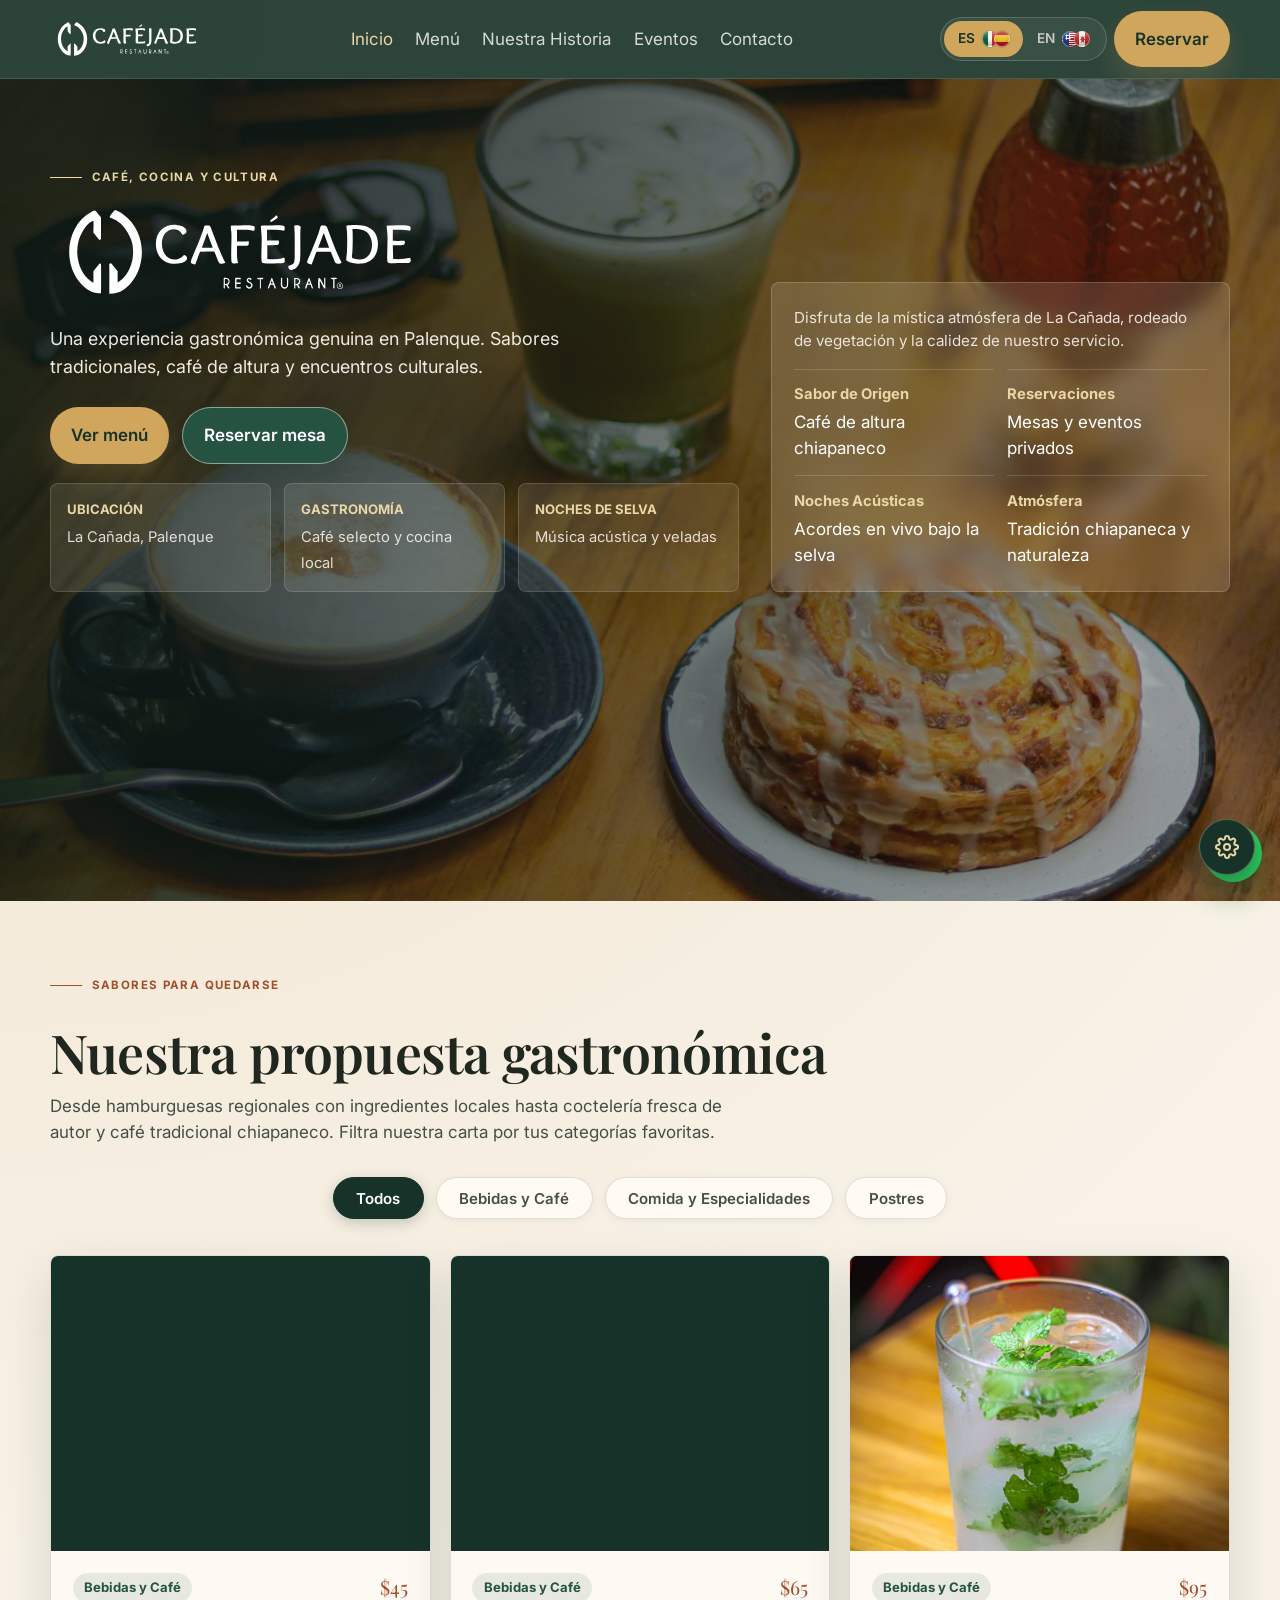
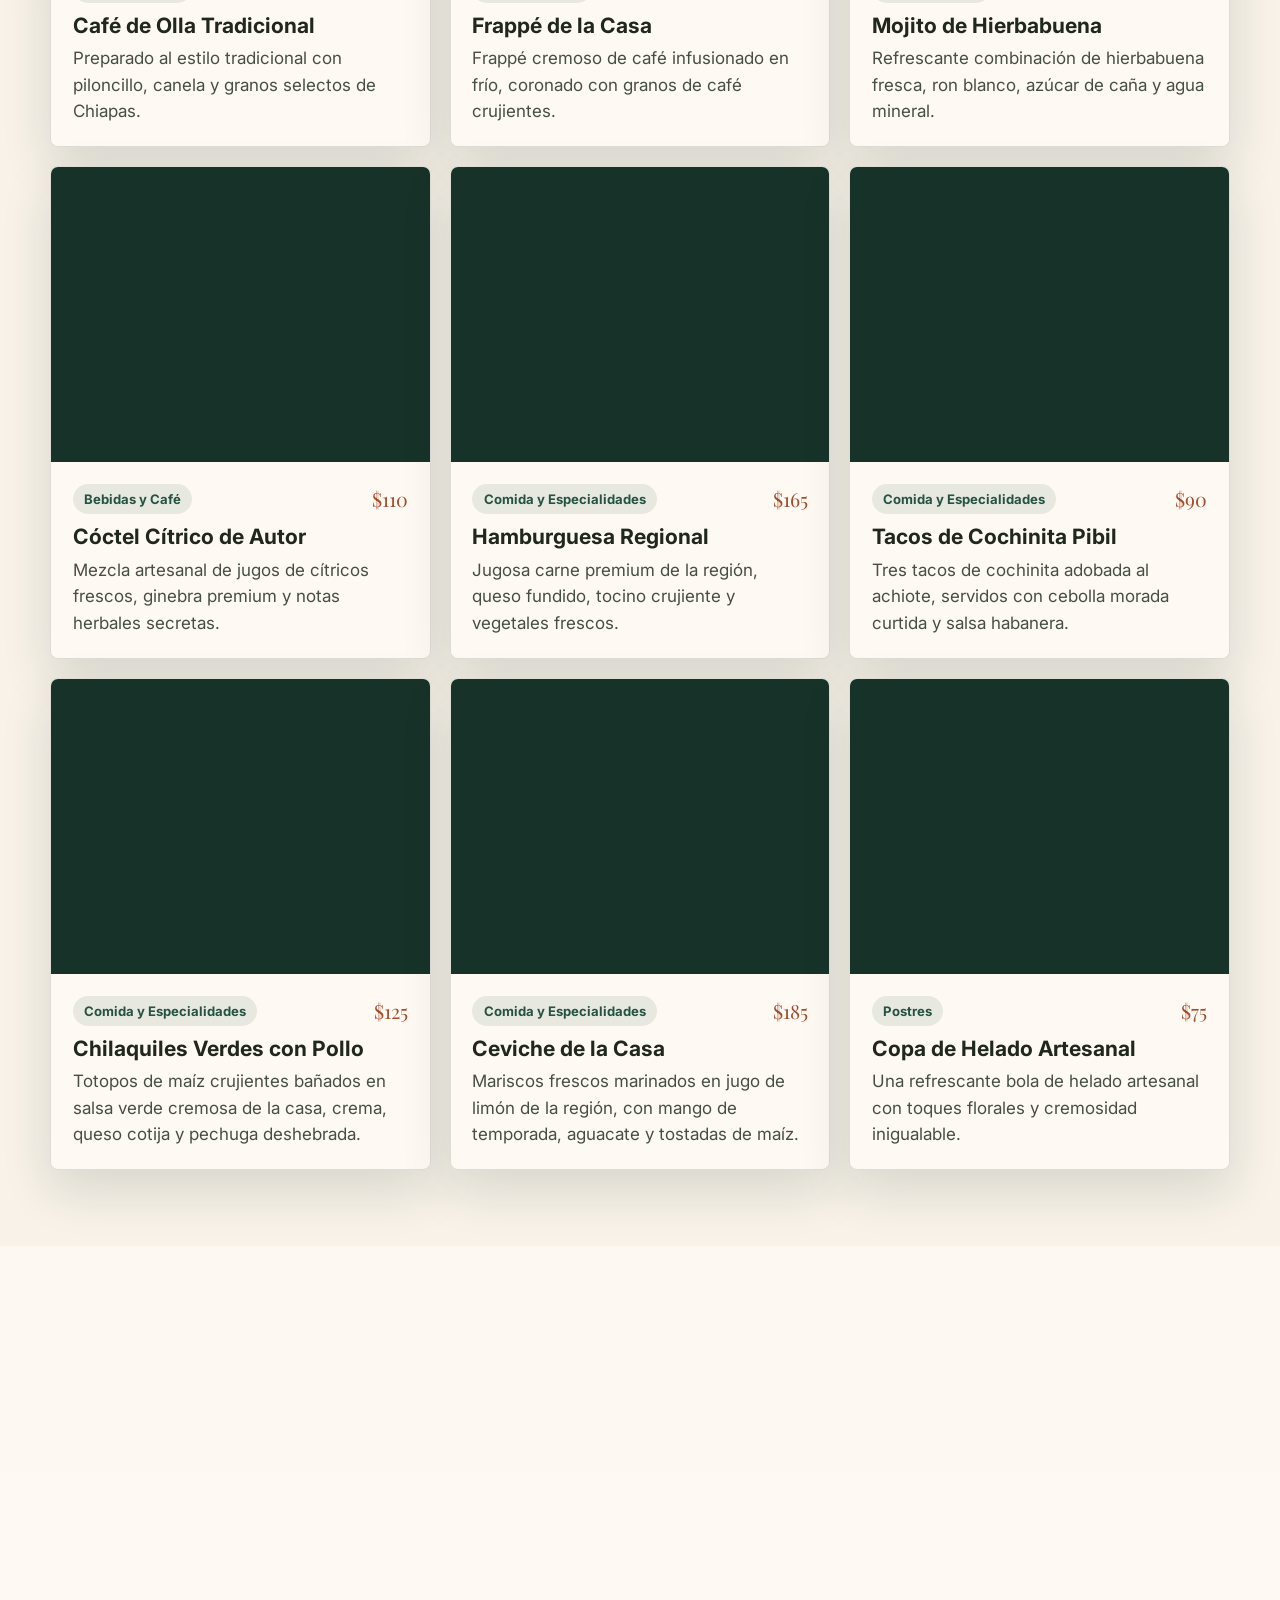
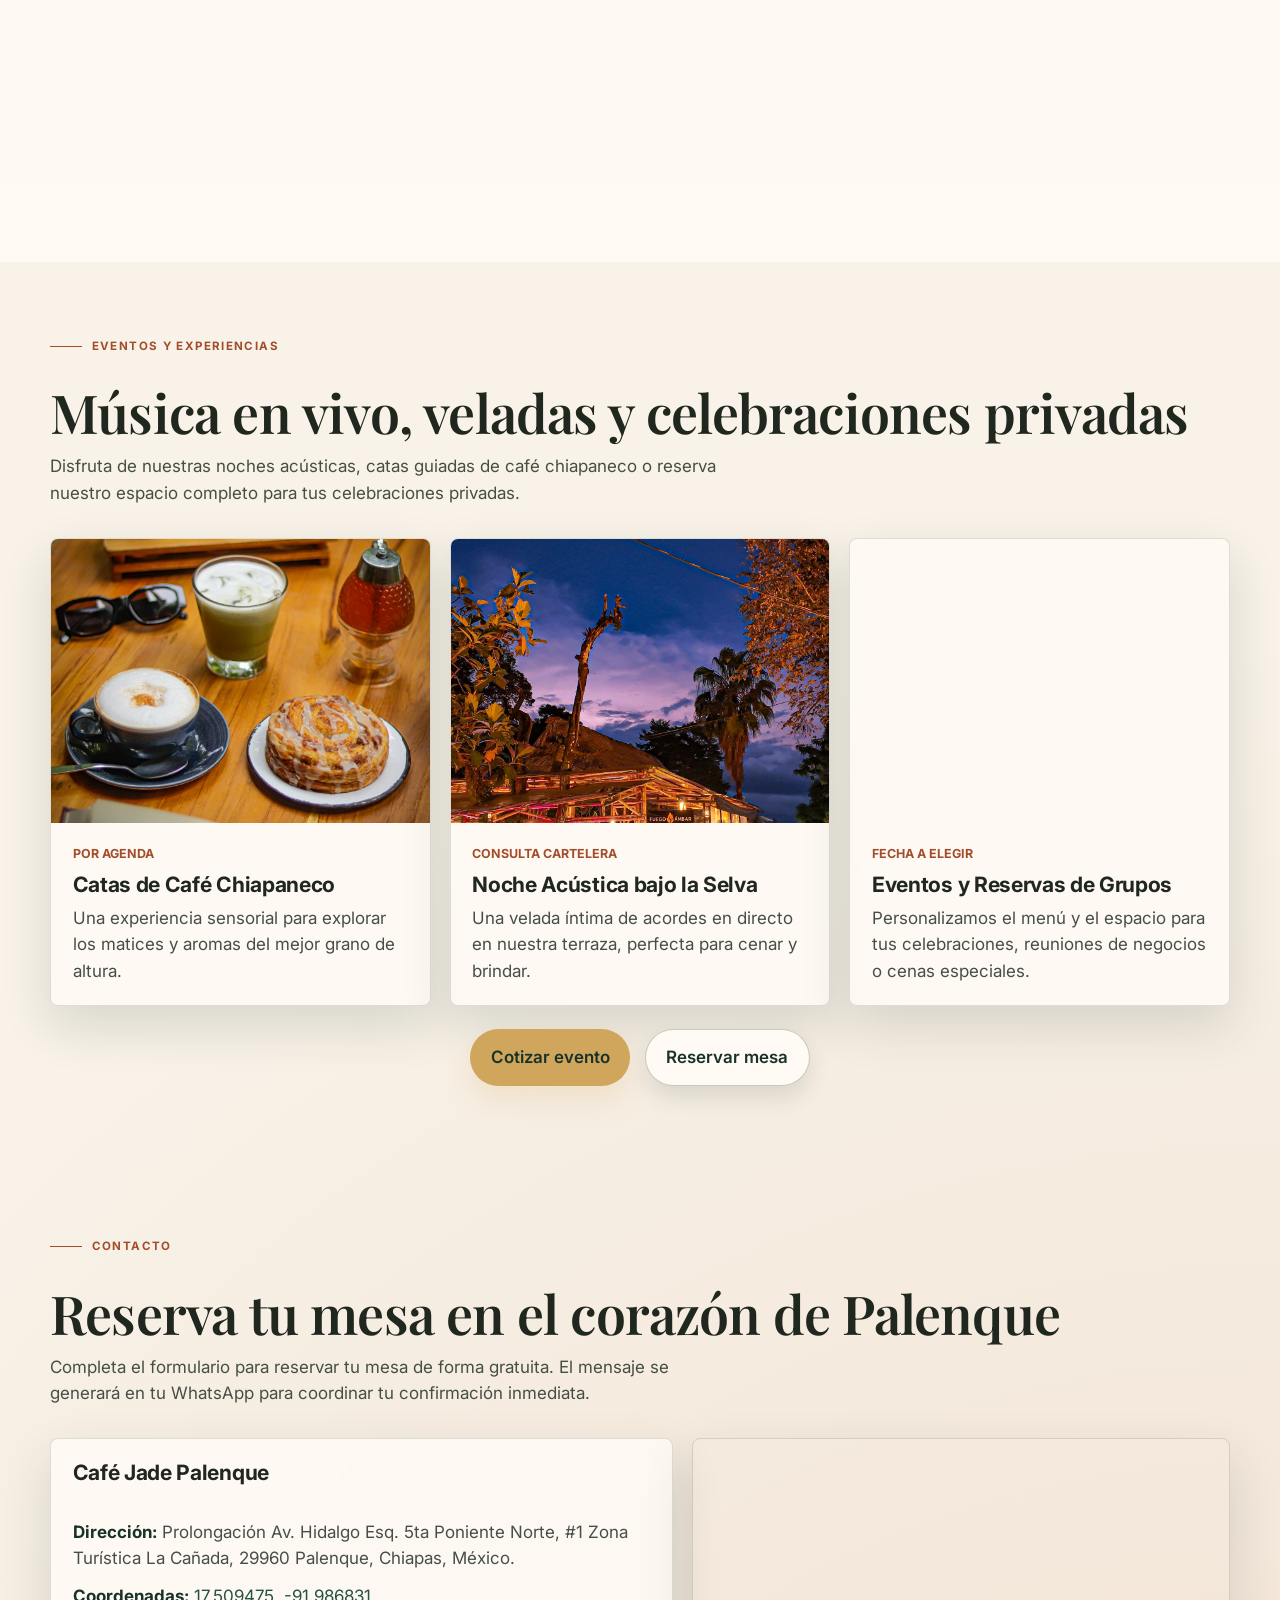
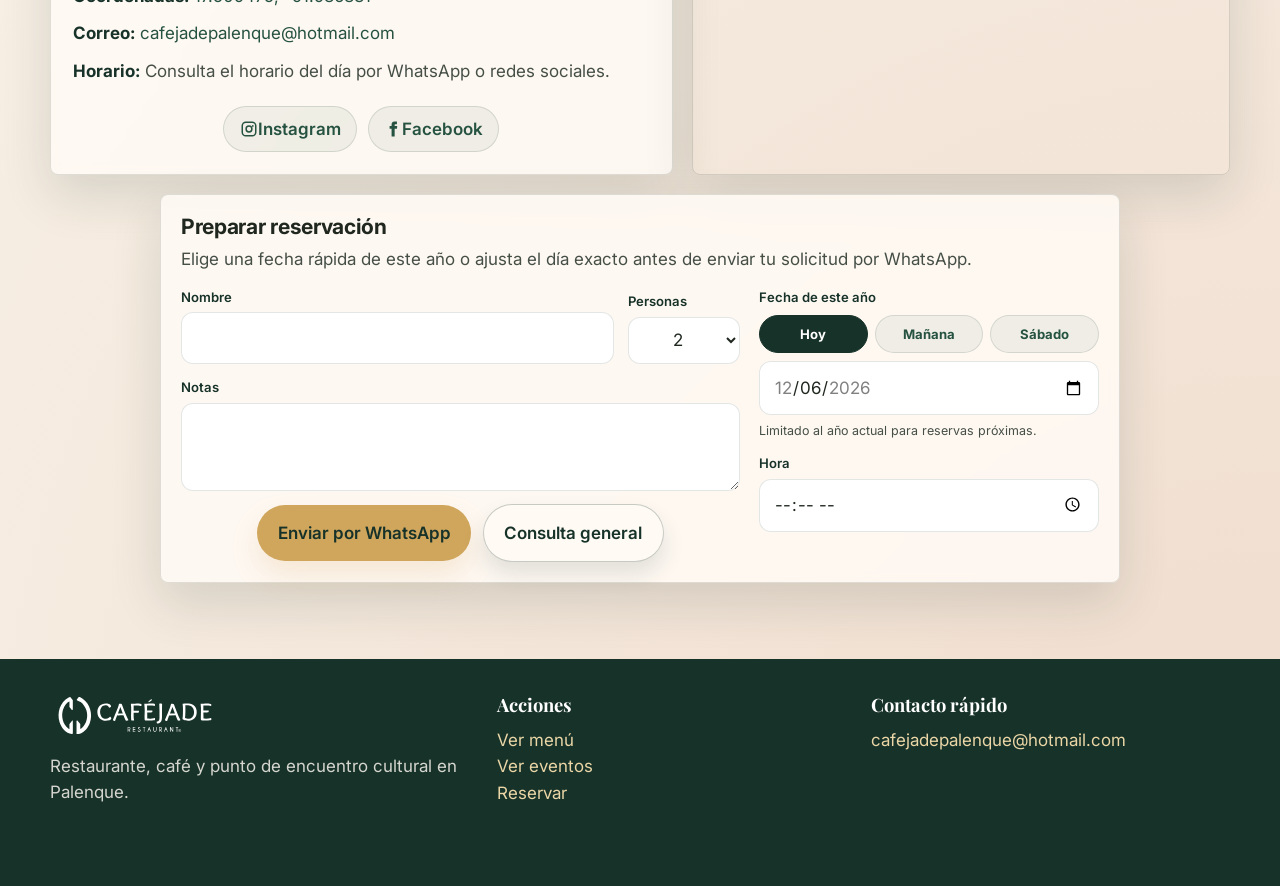
==== commit 87fcc843: "Use cafejade.mx as production domain" ====
--- a/index.html
+++ b/index.html
@@ -14,7 +14,7 @@
   <meta name="geo.placename" content="Palenque, Chiapas">
   <meta name="geo.position" content="17.509475;-91.986831">
   <meta name="ICBM" content="17.509475, -91.986831">
-  <link rel="canonical" href="https://cafe-jade-palenque.vercel.app/">
+  <link rel="canonical" href="https://cafejade.mx/">
   <meta name="theme-color" content="#173229">
   <meta property="og:title" content="Café Jade Palenque">
   <meta
@@ -22,7 +22,7 @@
     content="Restaurante, café y espacio cultural con menú, eventos, reservaciones y contacto directo por WhatsApp."
   >
   <meta property="og:type" content="website">
-  <meta property="og:url" content="https://cafe-jade-palenque.vercel.app/">
+  <meta property="og:url" content="https://cafejade.mx/">
   <meta property="og:locale" content="es_MX">
   <meta property="og:site_name" content="Café Jade Palenque">
   <script type="application/ld+json">
@@ -34,7 +34,7 @@
       "servesCuisine": ["Mexicana", "Chiapaneca", "Café", "Postres"],
       "priceRange": "$$",
       "email": "cafejadepalenque@hotmail.com",
-      "url": "https://cafe-jade-palenque.vercel.app/",
+      "url": "https://cafejade.mx/",
       "address": {
         "@type": "PostalAddress",
         "streetAddress": "Prolongacion Av. Hidalgo Esq. 5ta Poniente Norte, #1 Zona Turistica La Canada",
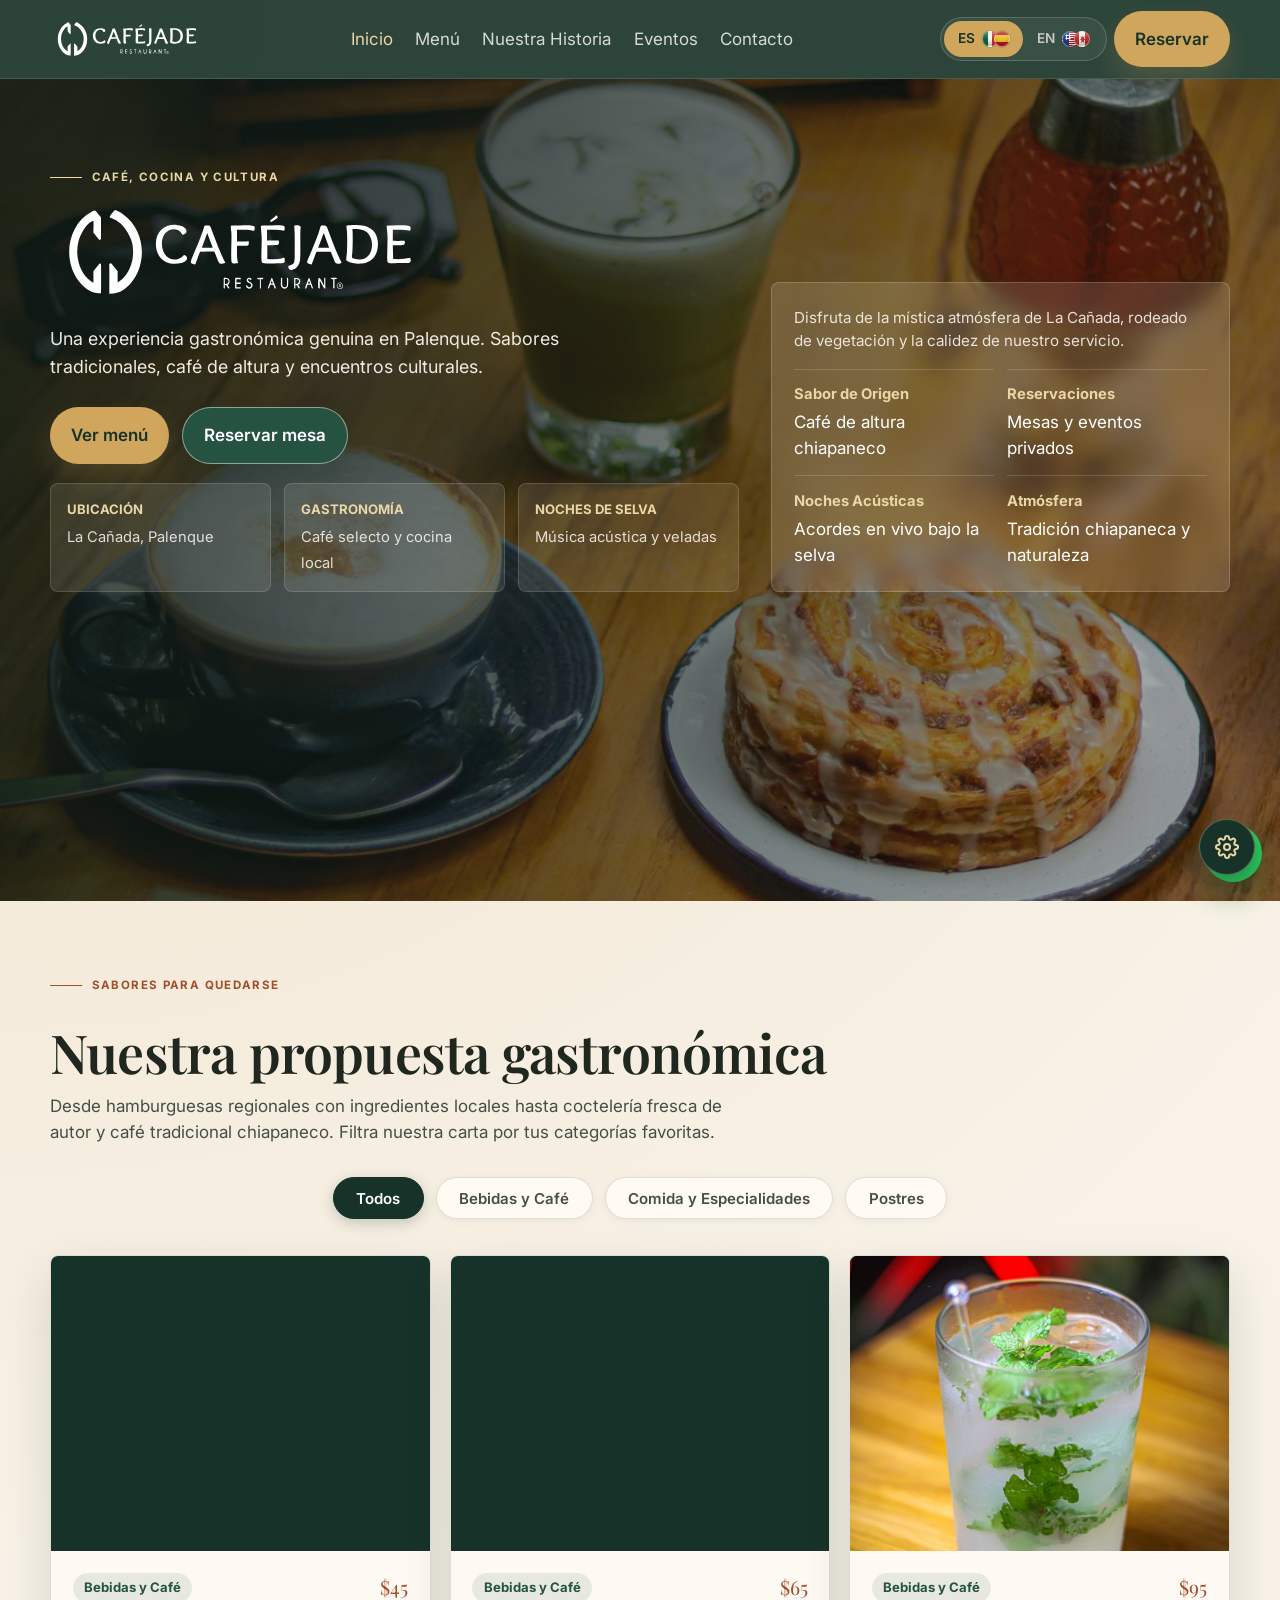
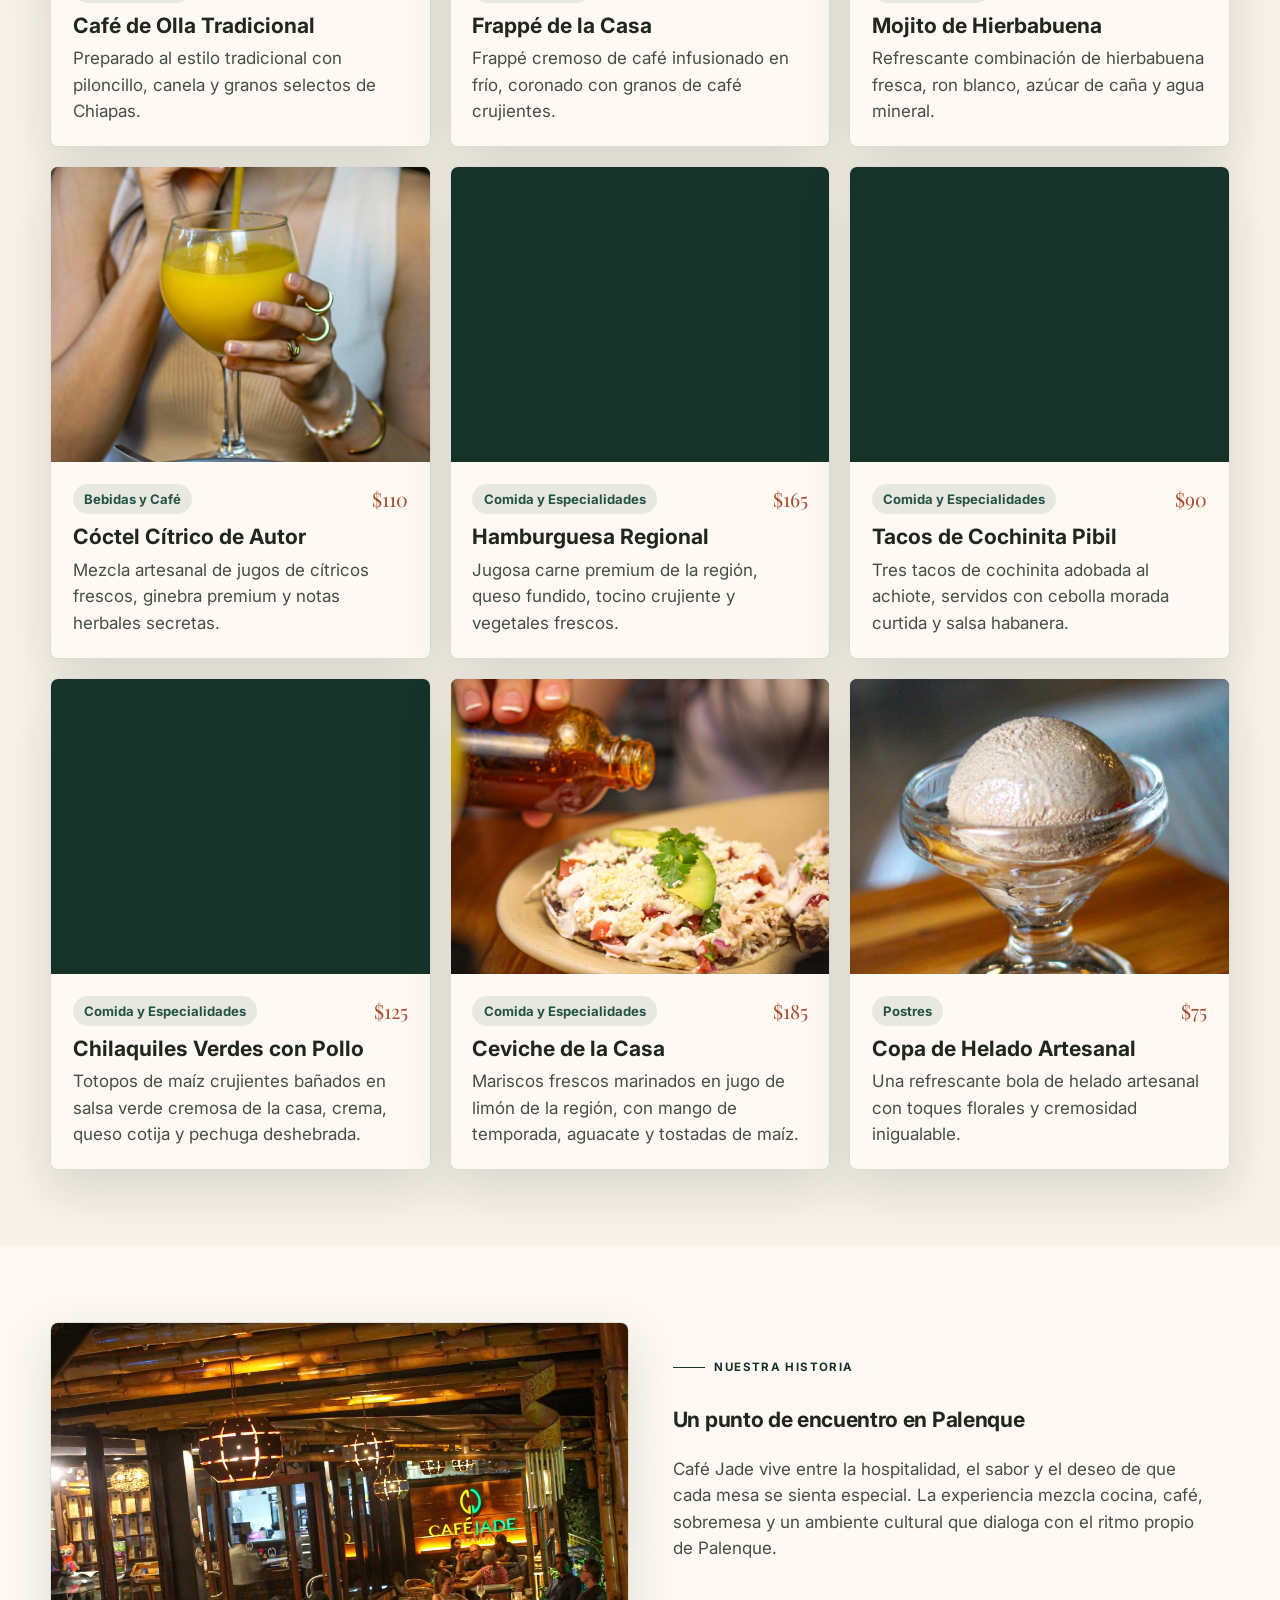
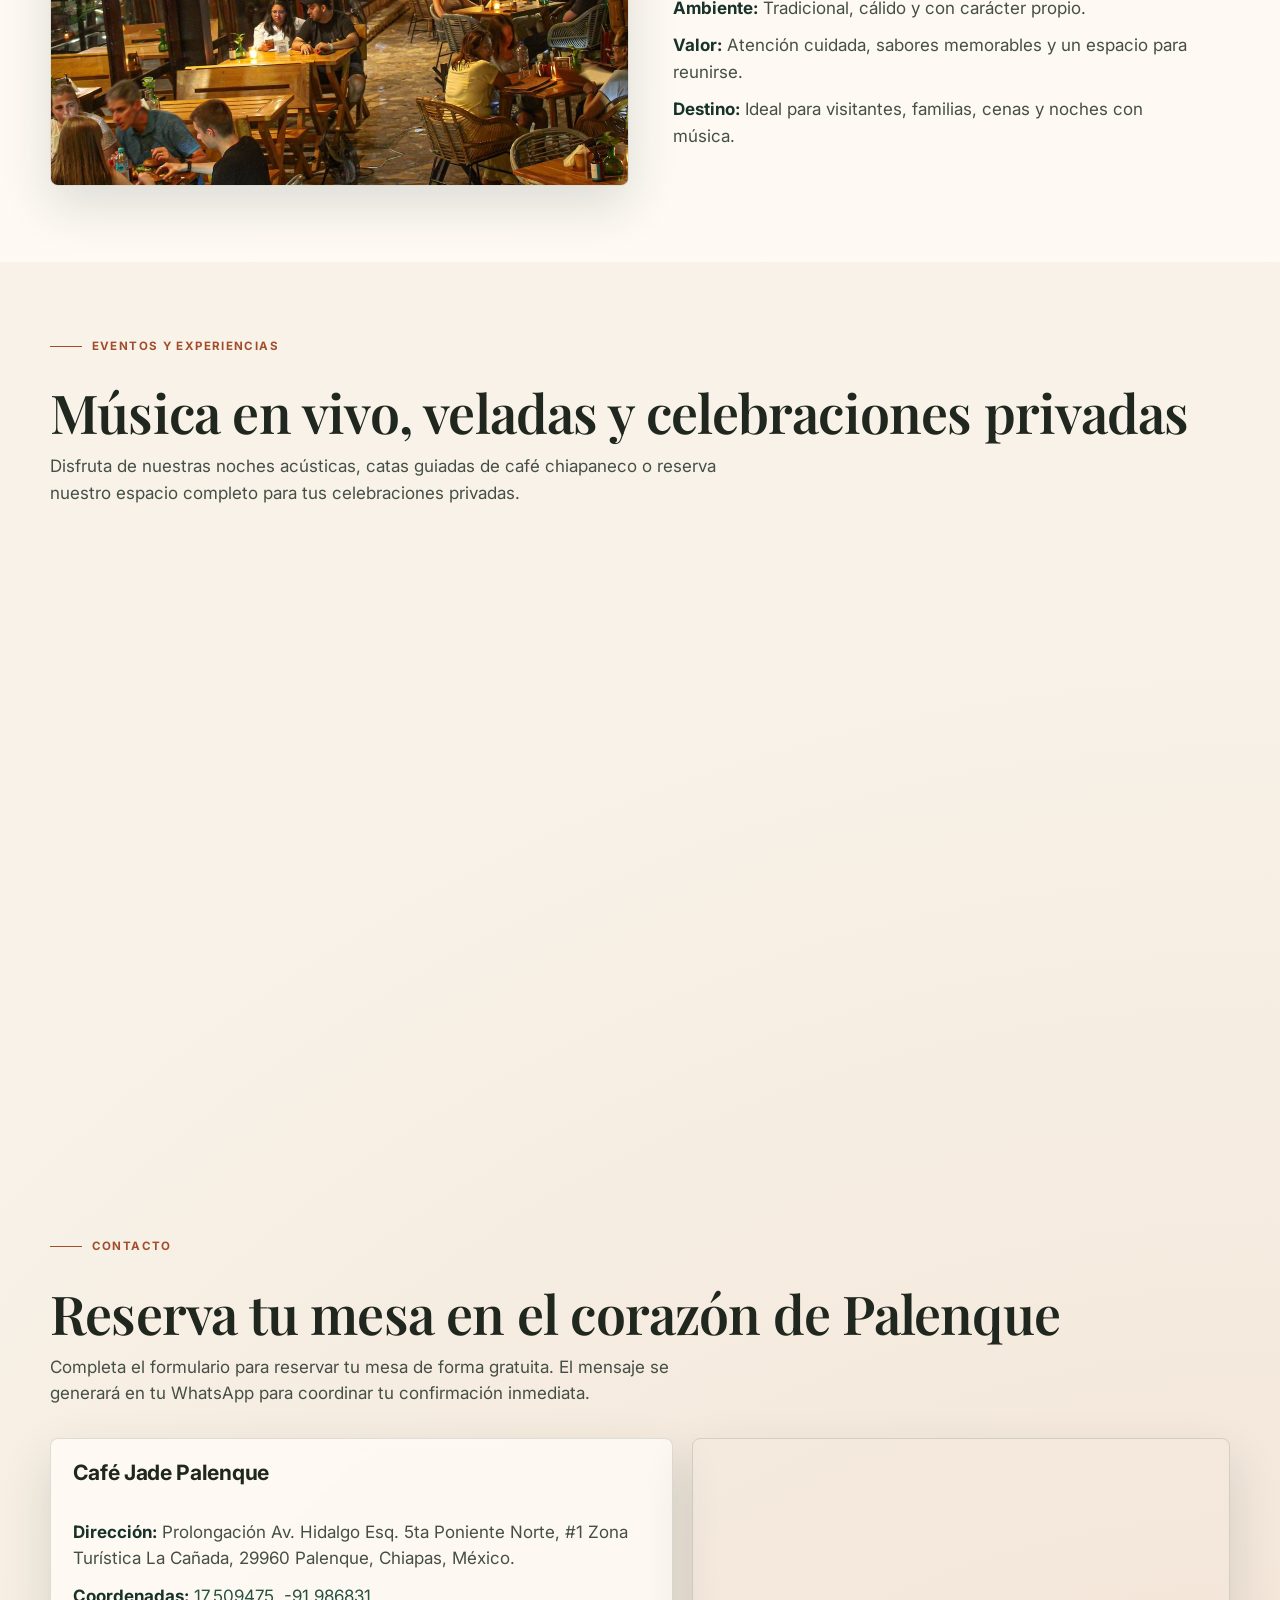
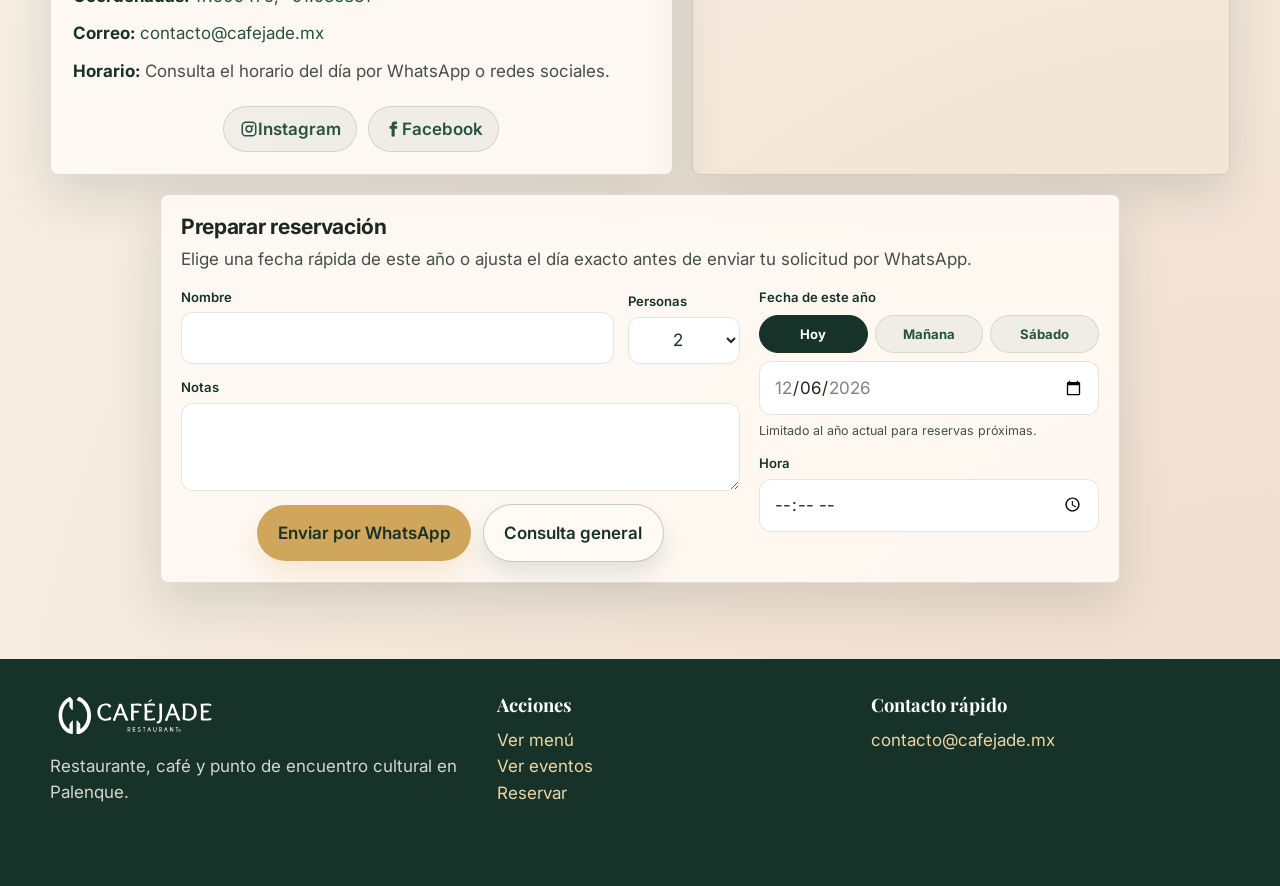
==== commit c812aab9: "Update contact email" ====
--- a/index.html
+++ b/index.html
@@ -33,7 +33,7 @@
       "description": "Restaurante, café y espacio cultural con cocina regional, café chiapaneco, música en vivo, reservaciones y eventos privados en Palenque, Chiapas.",
       "servesCuisine": ["Mexicana", "Chiapaneca", "Café", "Postres"],
       "priceRange": "$$",
-      "email": "cafejadepalenque@hotmail.com",
+      "email": "contacto@cafejade.mx",
       "url": "https://cafejade.mx/",
       "address": {
         "@type": "PostalAddress",
@@ -2395,7 +2395,7 @@
               </li>
               <li>
                 <strong data-i18n-es="Correo:" data-i18n-en="Email:">Correo:</strong>
-                <a href="mailto:cafejadepalenque@hotmail.com">cafejadepalenque@hotmail.com</a>
+                <a href="mailto:contacto@cafejade.mx">contacto@cafejade.mx</a>
               </li>
               <li>
                 <strong data-i18n-es="Horario:" data-i18n-en="Hours:">Horario:</strong>
@@ -2517,7 +2517,7 @@
       </div>
       <div>
         <strong data-i18n-es="Contacto rápido" data-i18n-en="Quick contact">Contacto rápido</strong>
-        <p><a href="mailto:cafejadepalenque@hotmail.com">cafejadepalenque@hotmail.com</a></p>
+        <p><a href="mailto:contacto@cafejade.mx">contacto@cafejade.mx</a></p>
       </div>
     </div>
   </footer>
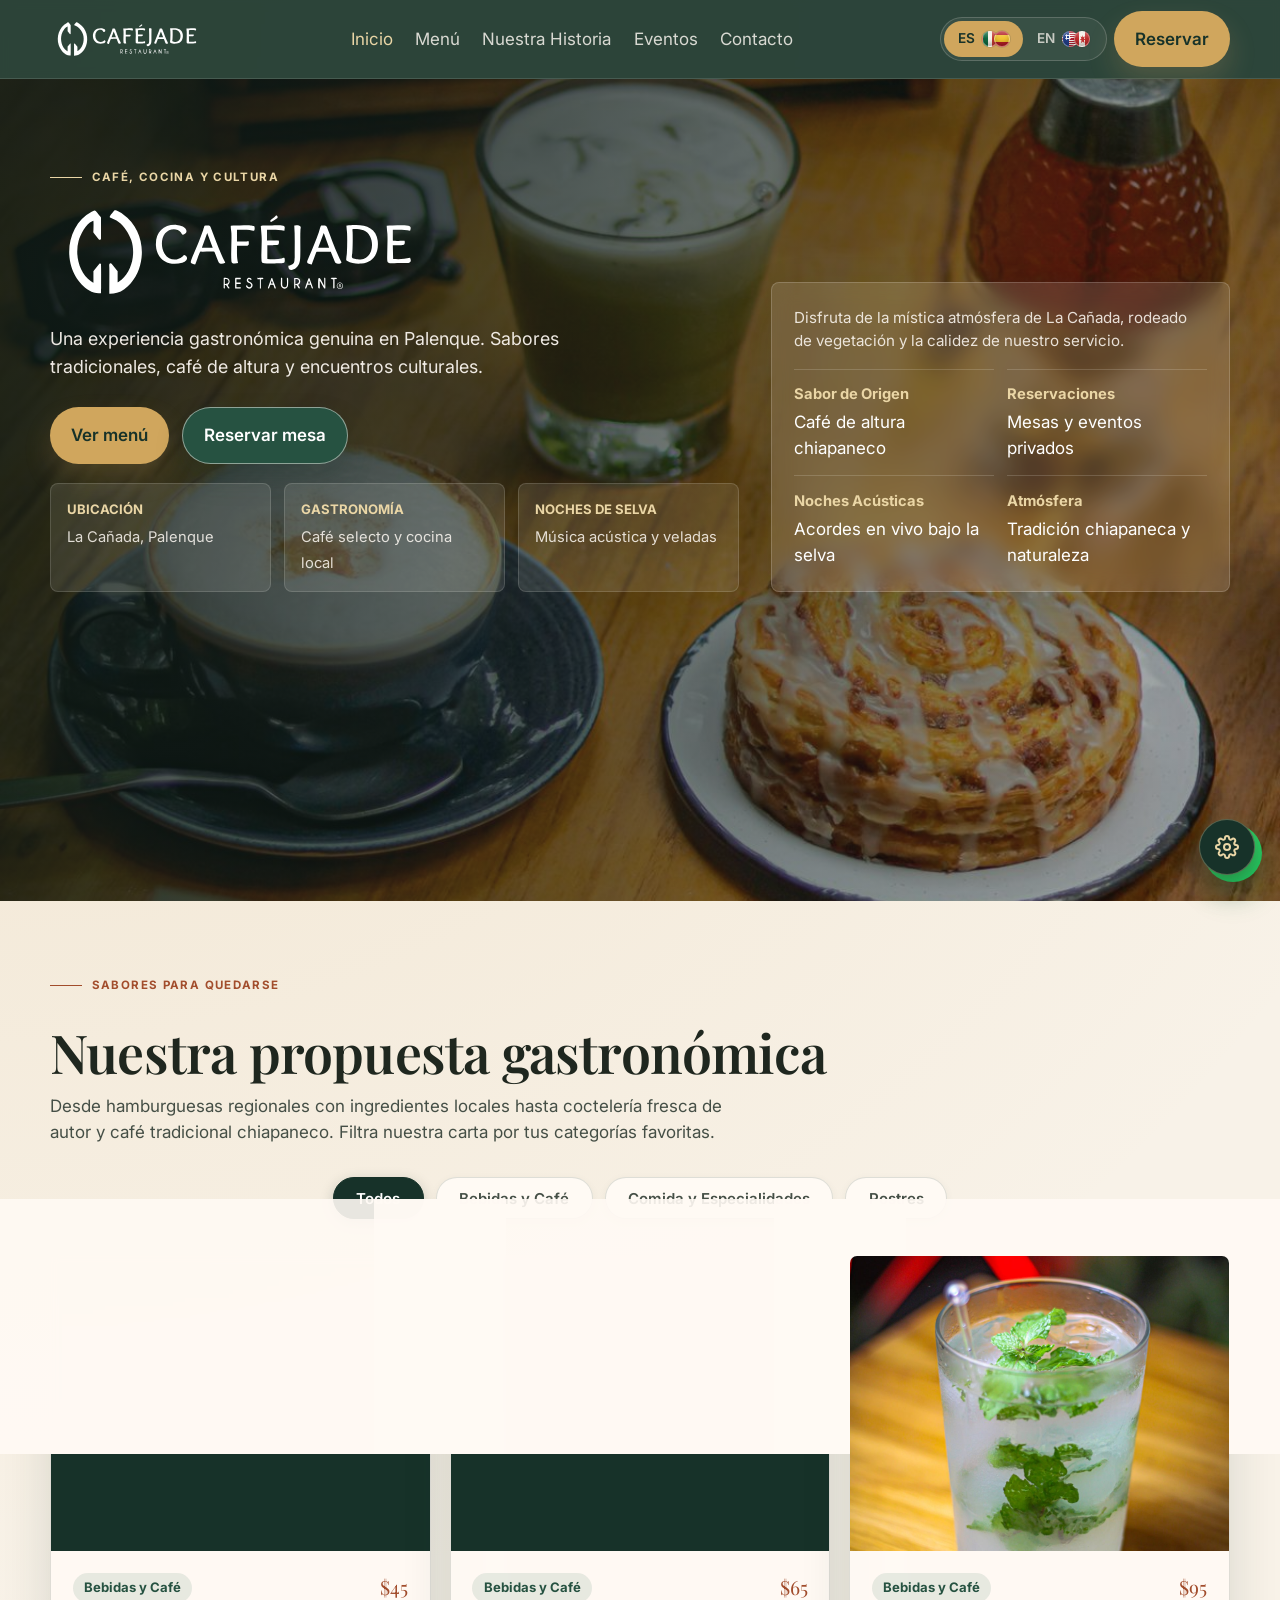
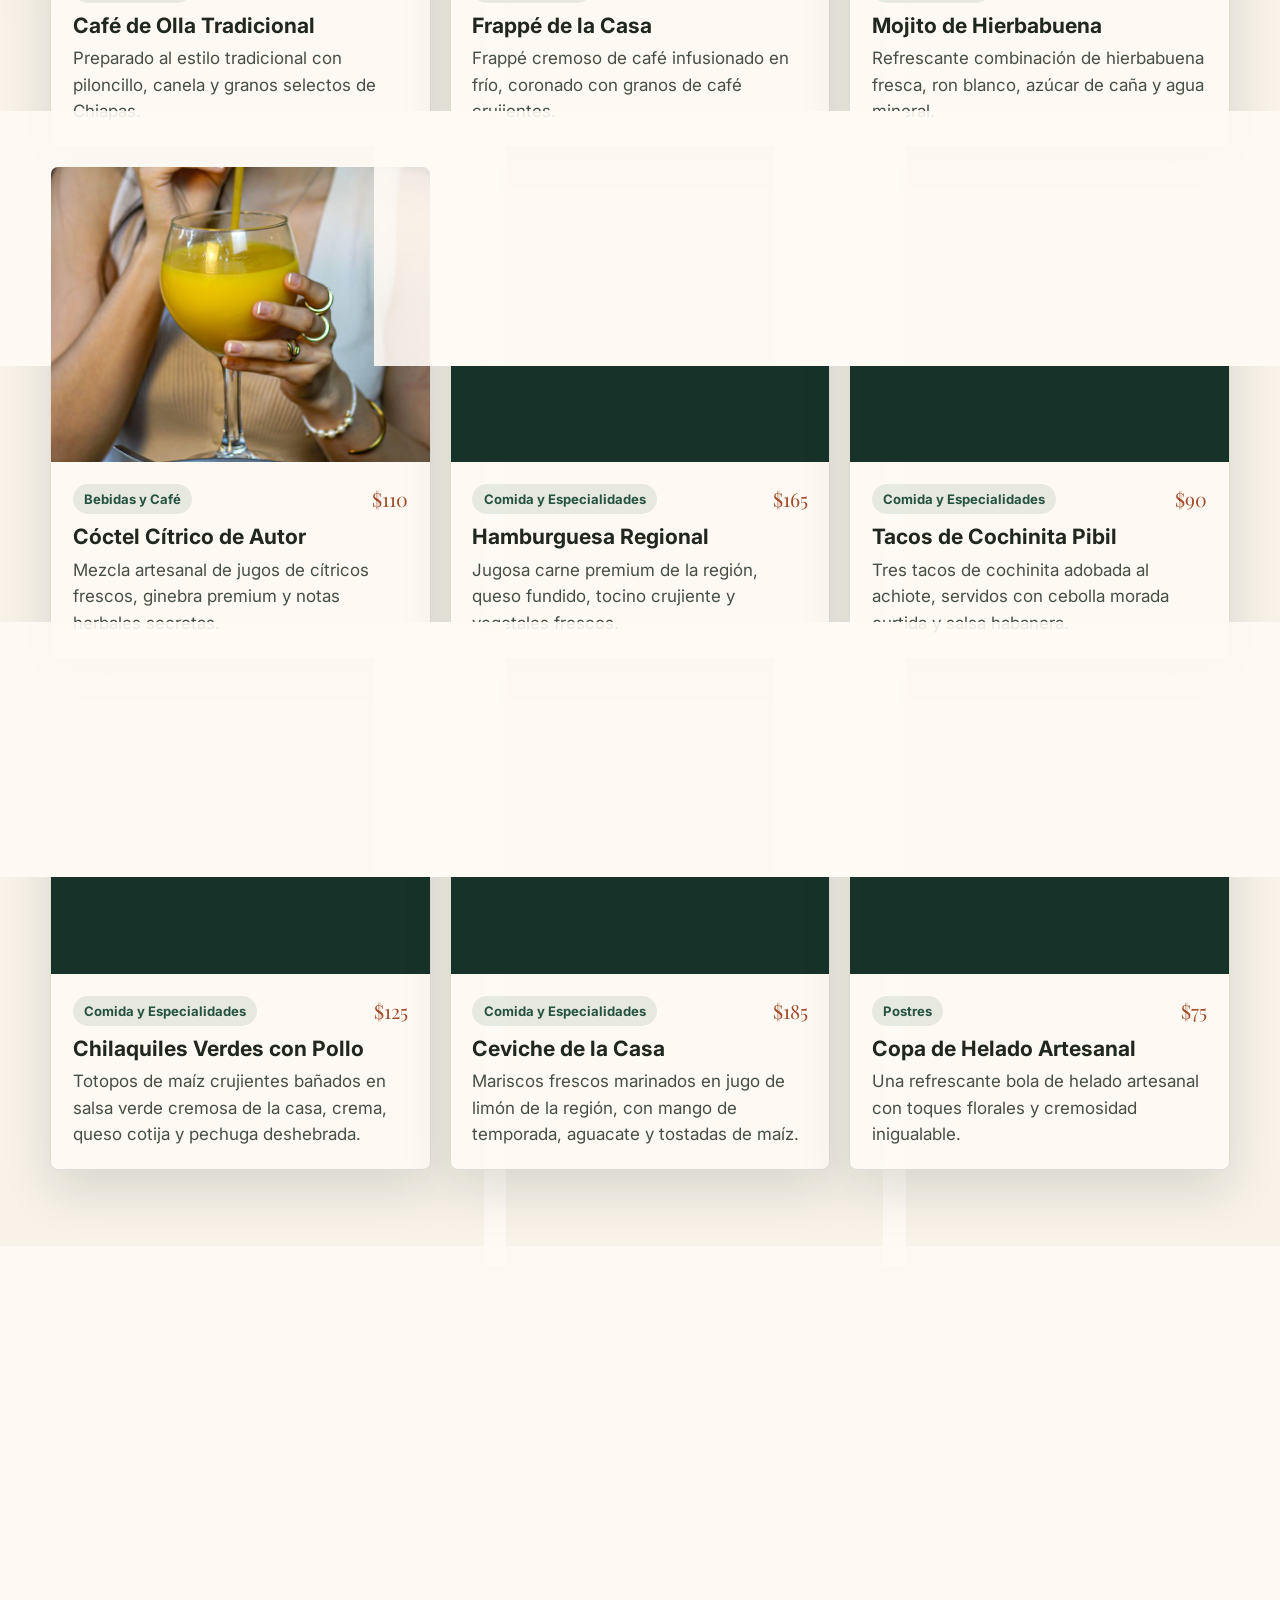
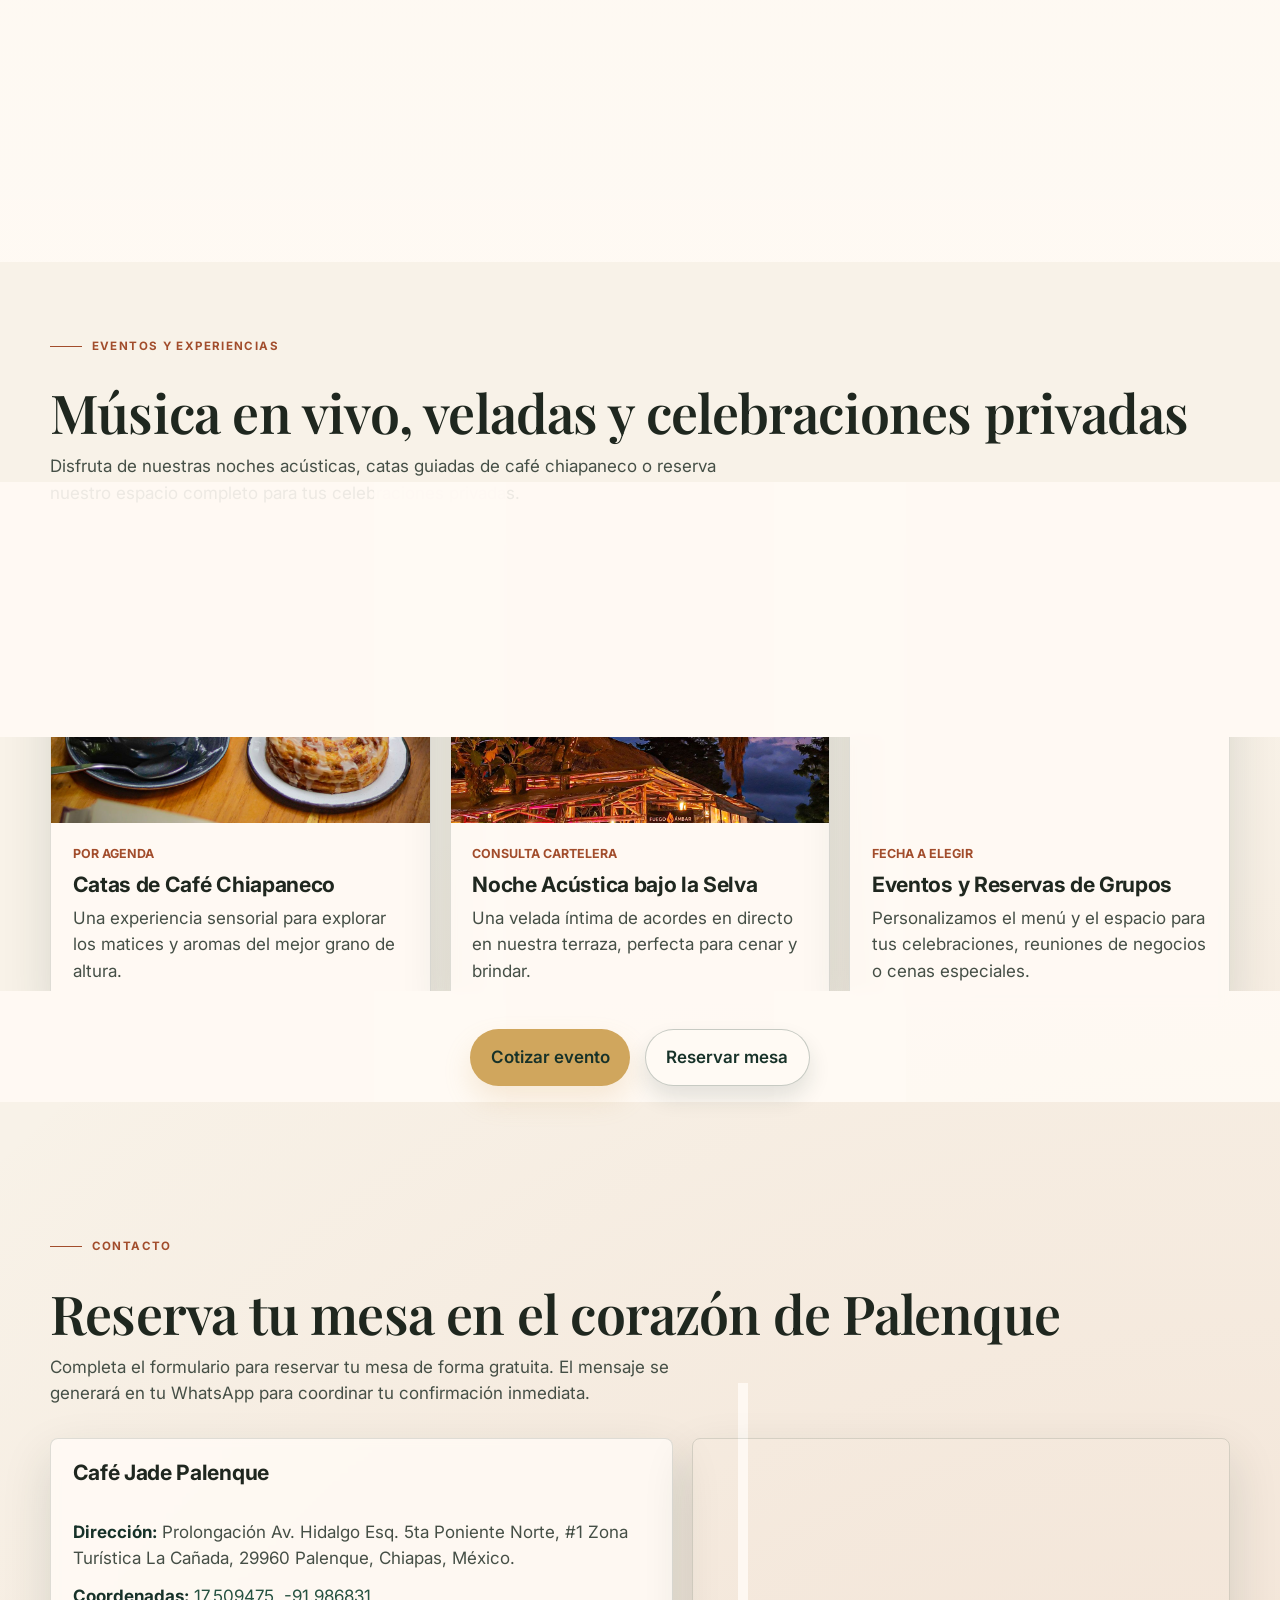
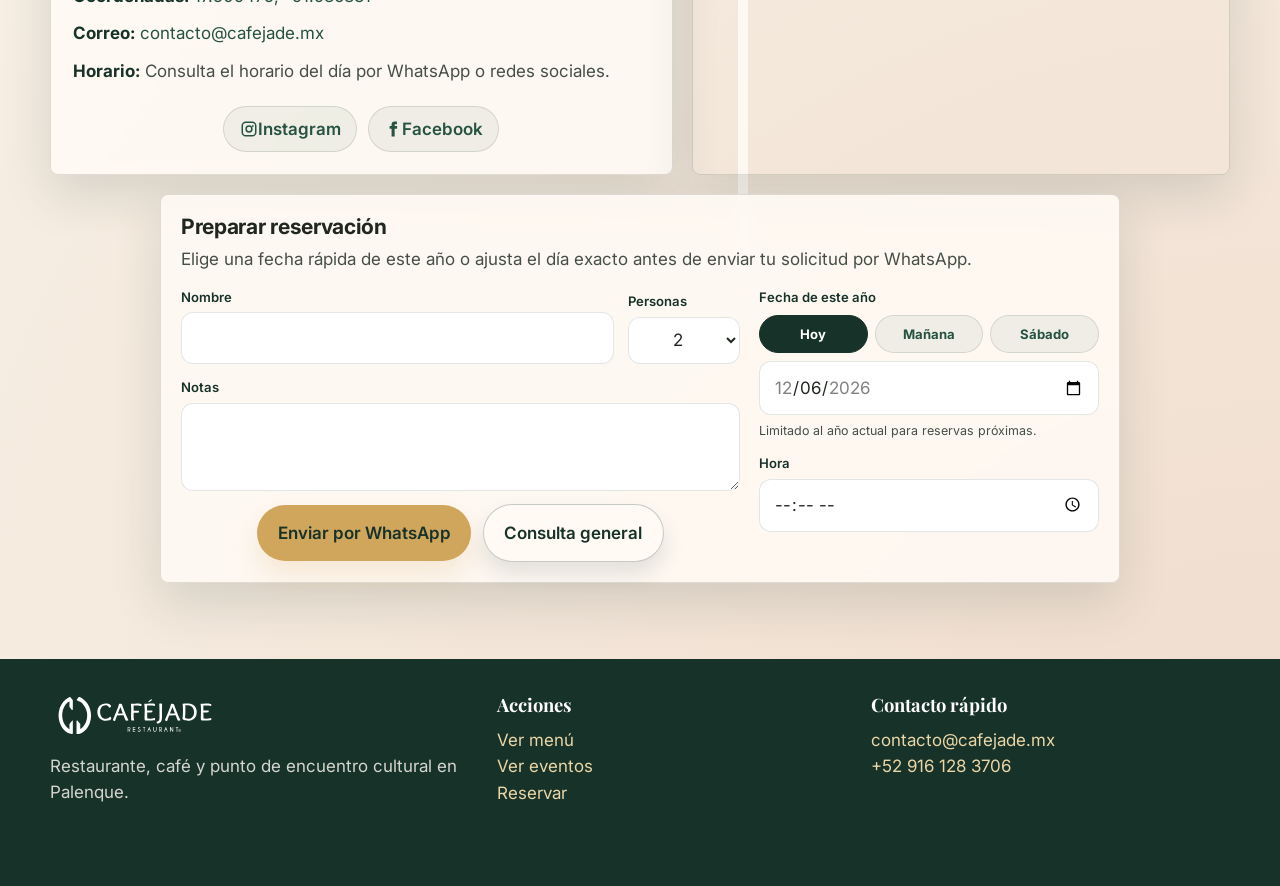
==== commit d882add4: "Update contact phone and harden delivery" ====
--- a/index.html
+++ b/index.html
@@ -54,7 +54,7 @@
       ],
       "potentialAction": {
         "@type": "ReserveAction",
-        "target": "https://wa.me/529166880081"
+        "target": "https://wa.me/529161283706"
       }
     }
   </script>
@@ -1908,7 +1908,7 @@
         </div>
         <a
           class="header-cta"
-          href="https://wa.me/529166880081?text=Hola%20Cafe%20Jade,%20me%20gustar%C3%ADa%20hacer%20una%20reservaci%C3%B3n."
+          href="https://wa.me/529161283706?text=Hola%20Cafe%20Jade,%20me%20gustar%C3%ADa%20hacer%20una%20reservaci%C3%B3n."
           target="_blank"
           rel="noopener noreferrer"
           data-i18n-es="Reservar"
@@ -1931,7 +1931,7 @@
         <a class="nav-link" href="#contacto" data-i18n-es="Contacto" data-i18n-en="Contact">Contacto</a>
         <a
           class="button"
-          href="https://wa.me/529166880081?text=Hola%20Cafe%20Jade,%20me%20gustar%C3%ADa%20hacer%20una%20reservaci%C3%B3n."
+          href="https://wa.me/529161283706?text=Hola%20Cafe%20Jade,%20me%20gustar%C3%ADa%20hacer%20una%20reservaci%C3%B3n."
           target="_blank"
           rel="noopener noreferrer"
           data-i18n-es="Reservar"
@@ -2356,7 +2356,7 @@
         <div class="events-actions reveal">
           <a
             class="button"
-            href="https://wa.me/529166880081?text=Hola%20Cafe%20Jade,%20me%20gustar%C3%ADa%20cotizar%20un%20evento%20privado."
+            href="https://wa.me/529161283706?text=Hola%20Cafe%20Jade,%20me%20gustar%C3%ADa%20cotizar%20un%20evento%20privado."
             id="eventWhatsAppLink"
             target="_blank"
             rel="noopener noreferrer"
@@ -2478,7 +2478,7 @@
                   <button class="button" type="submit" data-i18n-es="Enviar por WhatsApp" data-i18n-en="Send on WhatsApp">Enviar por WhatsApp</button>
                   <a
                     class="button-outline button"
-                    href="https://wa.me/529166880081?text=Hola%20Cafe%20Jade,%20me%20gustar%C3%ADa%20solicitar%20informaci%C3%B3n."
+                    href="https://wa.me/529161283706?text=Hola%20Cafe%20Jade,%20me%20gustar%C3%ADa%20solicitar%20informaci%C3%B3n."
                     target="_blank"
                     rel="noopener noreferrer"
                     aria-label="Solicitar información por WhatsApp"
@@ -2518,13 +2518,14 @@
       <div>
         <strong data-i18n-es="Contacto rápido" data-i18n-en="Quick contact">Contacto rápido</strong>
         <p><a href="mailto:contacto@cafejade.mx">contacto@cafejade.mx</a></p>
+        <p><a href="tel:+529161283706">+52 916 128 3706</a></p>
       </div>
     </div>
   </footer>
 
   <a
     class="wa-fab"
-    href="https://wa.me/529166880081?text=Hola%20Cafe%20Jade,%20me%20gustar%C3%ADa%20solicitar%20informaci%C3%B3n."
+    href="https://wa.me/529161283706?text=Hola%20Cafe%20Jade,%20me%20gustar%C3%ADa%20solicitar%20informaci%C3%B3n."
     target="_blank"
     rel="noopener noreferrer"
     aria-label="Abrir WhatsApp"
@@ -2674,7 +2675,7 @@
             ? "\n\nEvento de interés: " + state.selectedEvent
             : "\n\nEvent of interest: " + state.selectedEvent)
         : "";
-      eventWhatsAppLink.href = "https://wa.me/529166880081?text=" + encodeURIComponent(eventBase + eventExtra);
+      eventWhatsAppLink.href = "https://wa.me/529161283706?text=" + encodeURIComponent(eventBase + eventExtra);
     }
 
     function toDateValue(date) {
@@ -2804,7 +2805,7 @@
       const bookingToast = document.getElementById("bookingToast");
 
       window.open(
-        "https://wa.me/529166880081?text=" + encodeURIComponent(intro + "\n\n" + lines.join("\n")),
+        "https://wa.me/529161283706?text=" + encodeURIComponent(intro + "\n\n" + lines.join("\n")),
         "_blank",
         "noopener"
       );
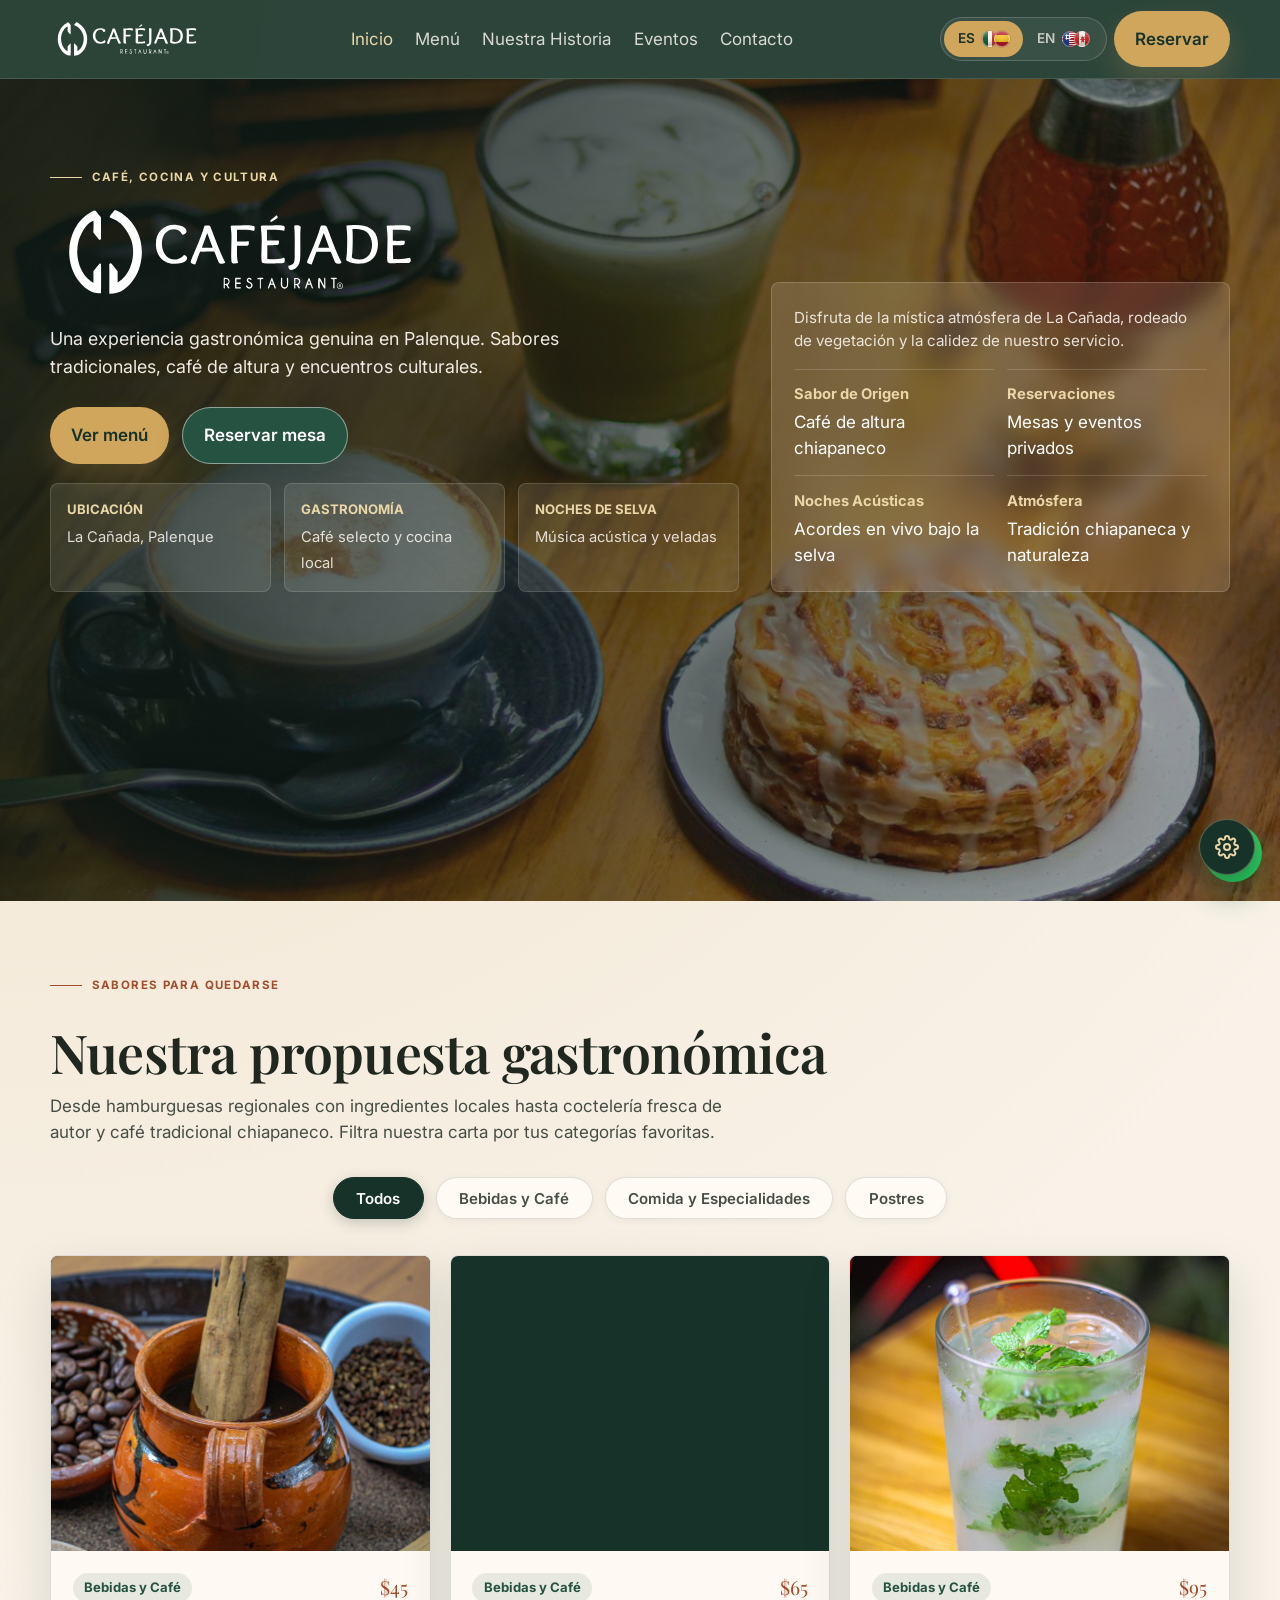
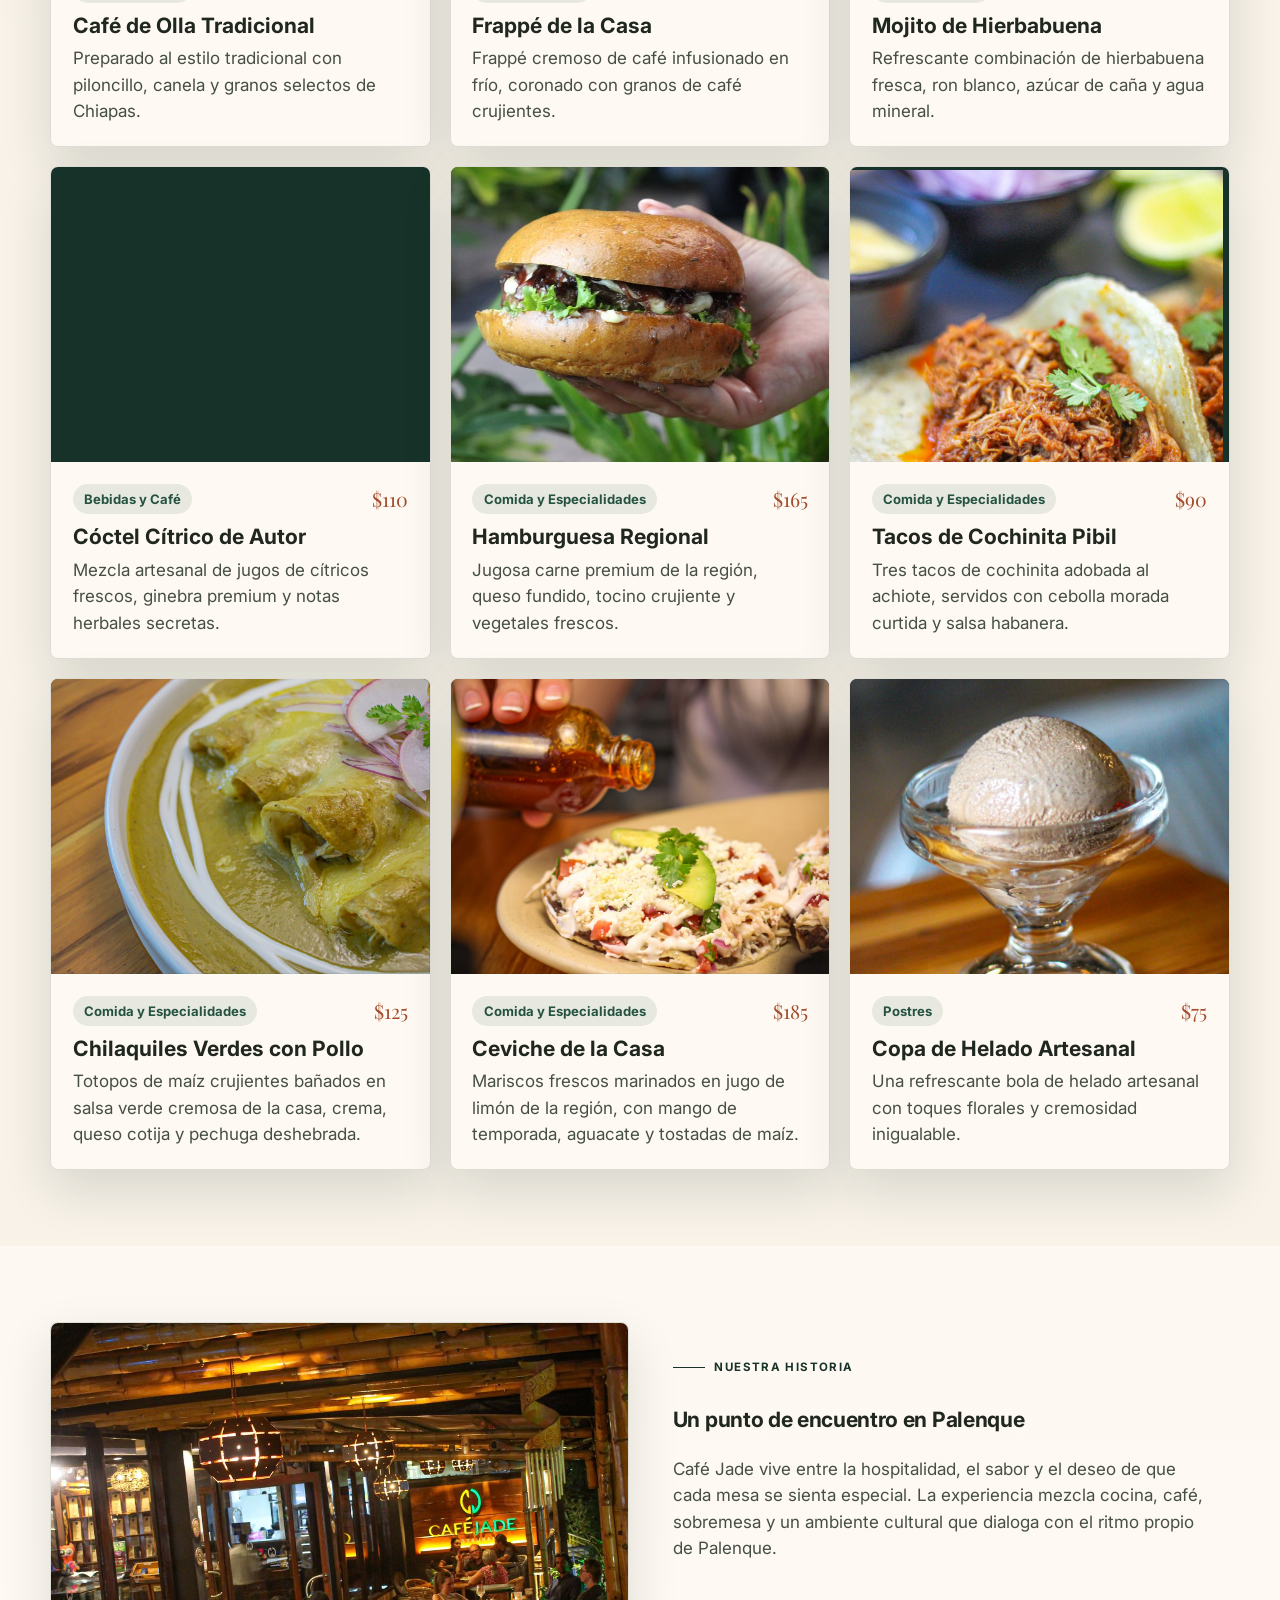
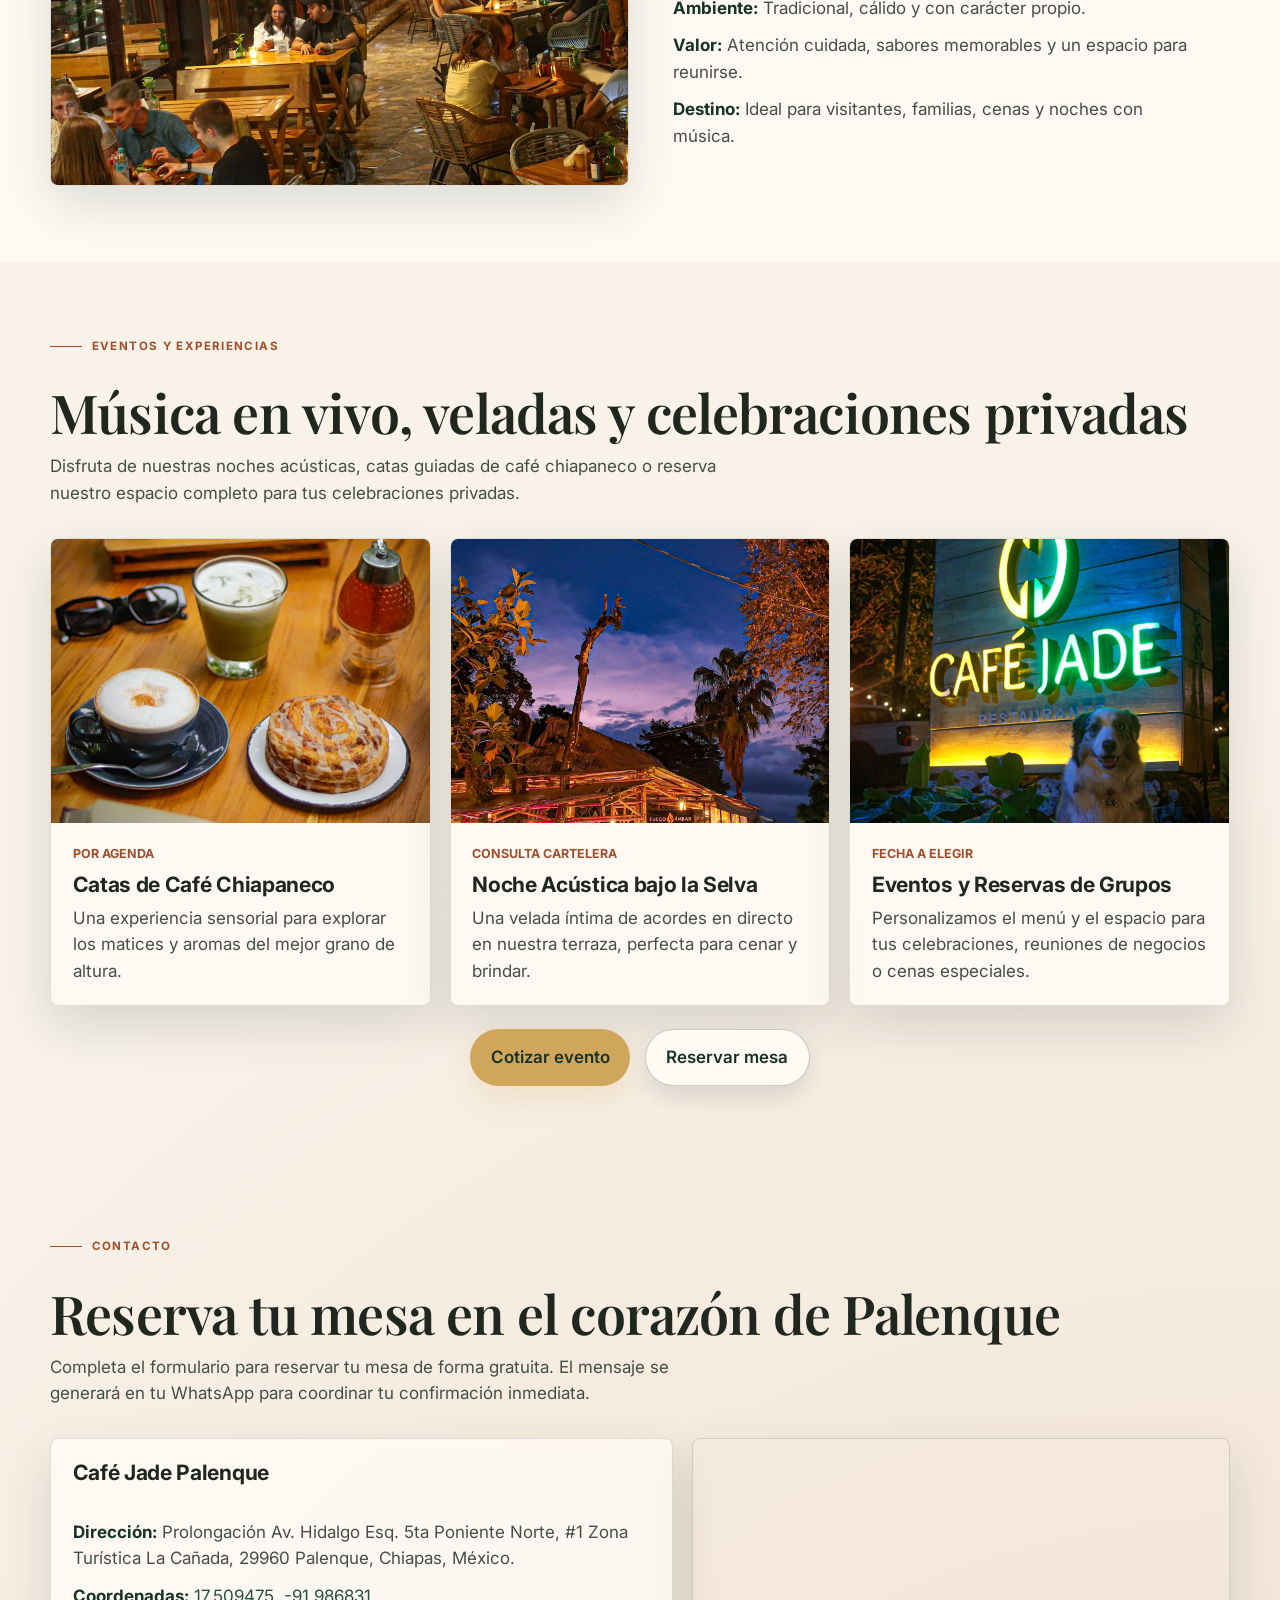
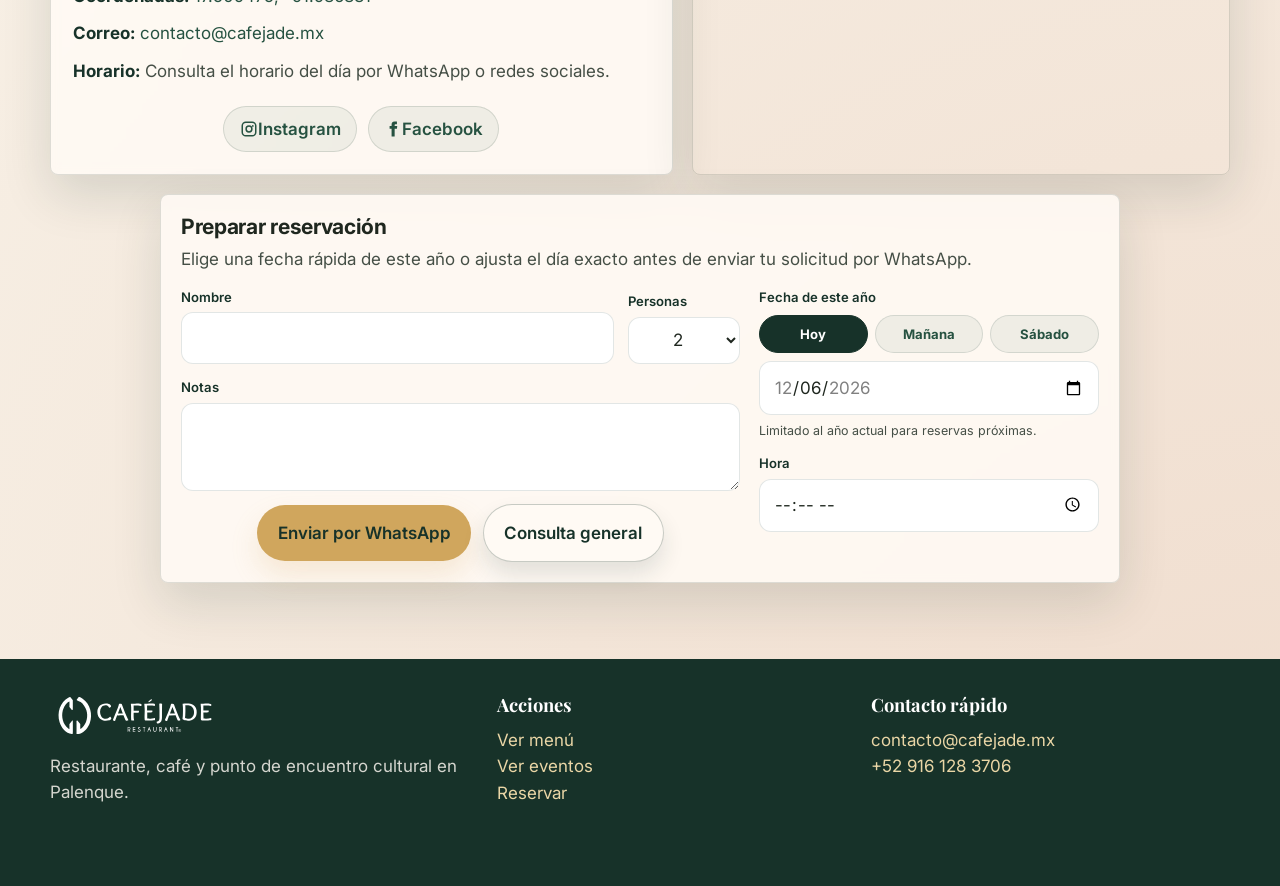
==== commit 62a9cd69: "Fix embedded Google Maps" ====
--- a/index.html
+++ b/index.html
@@ -2423,7 +2423,7 @@
               title="Mapa Café Jade Palenque"
               loading="lazy"
               referrerpolicy="no-referrer-when-downgrade"
-              src="https://maps.google.com/maps?ll=17.509475,-91.986831&q=Cafe%20Jade%20Palenque&t=m&z=17&output=embed"
+              src="https://www.google.com/maps?q=17.509475,-91.986831&z=17&output=embed"
             ></iframe>
           </div>
 
